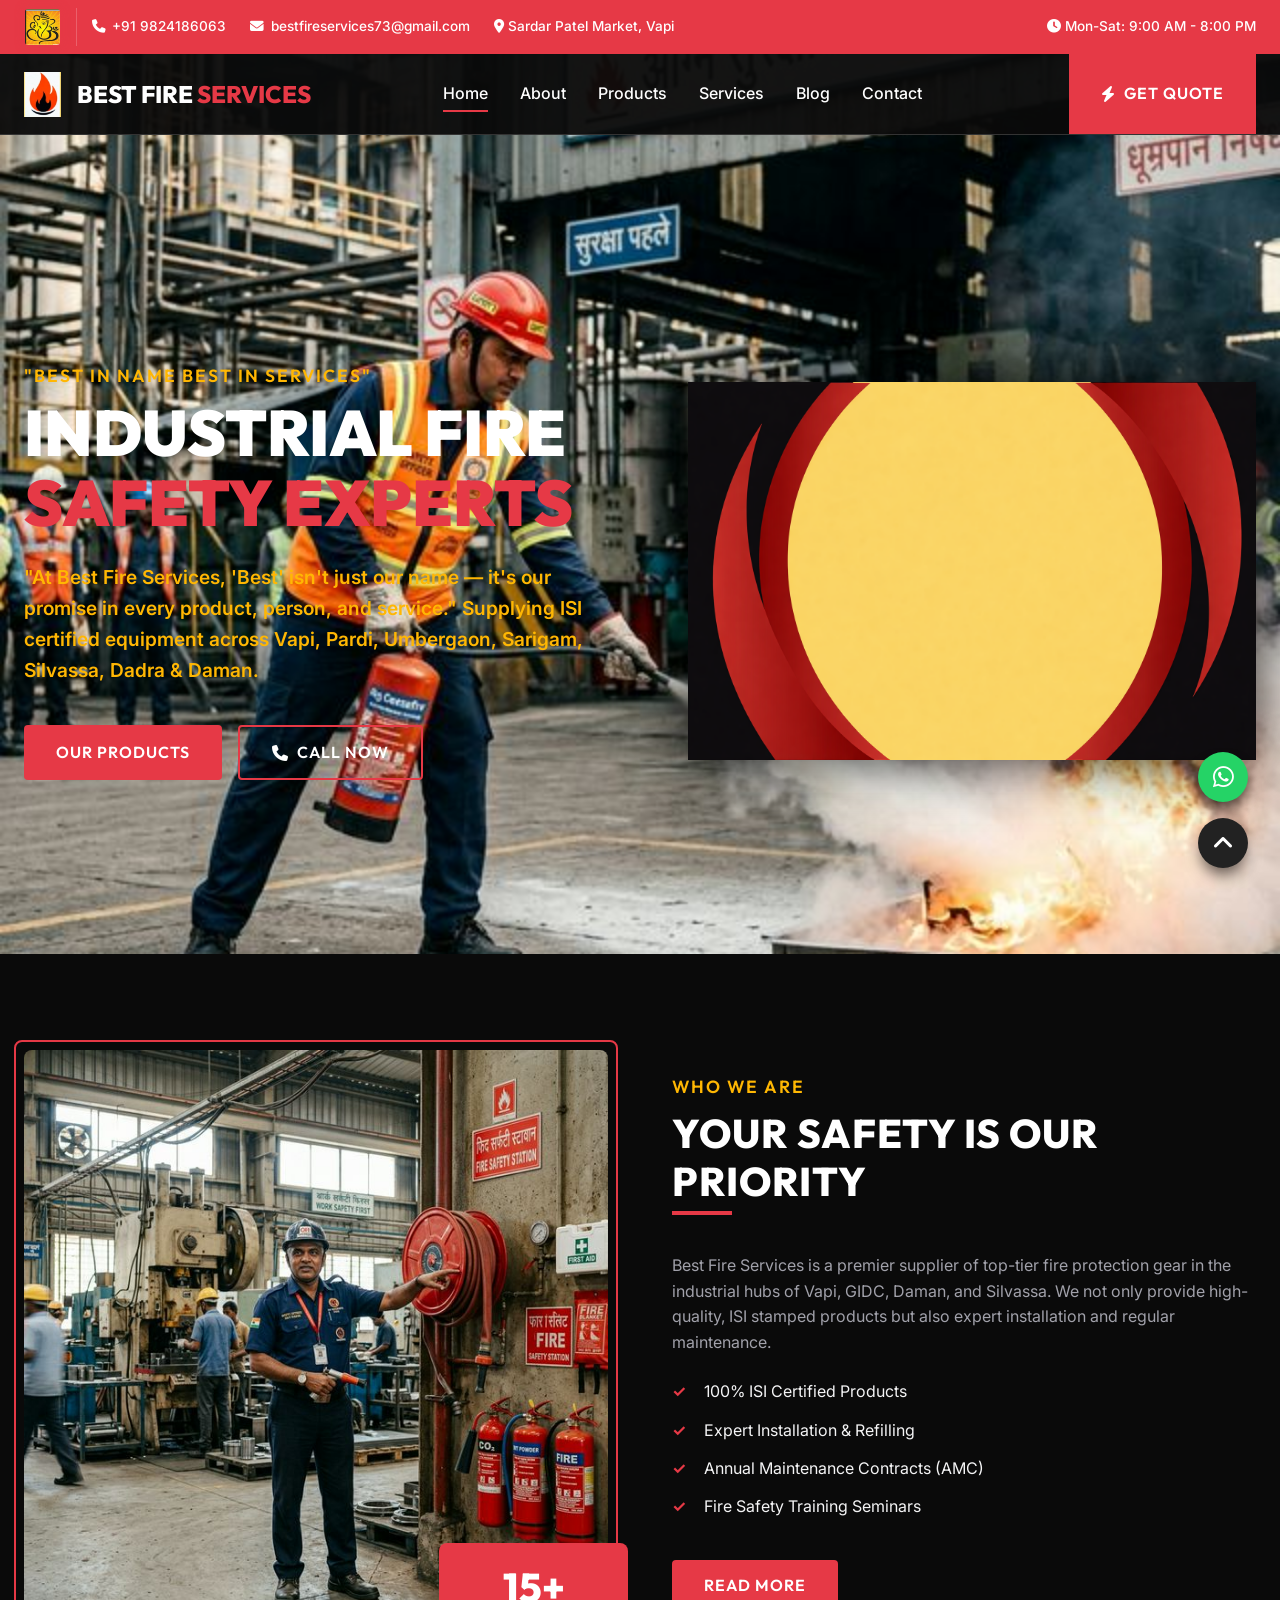
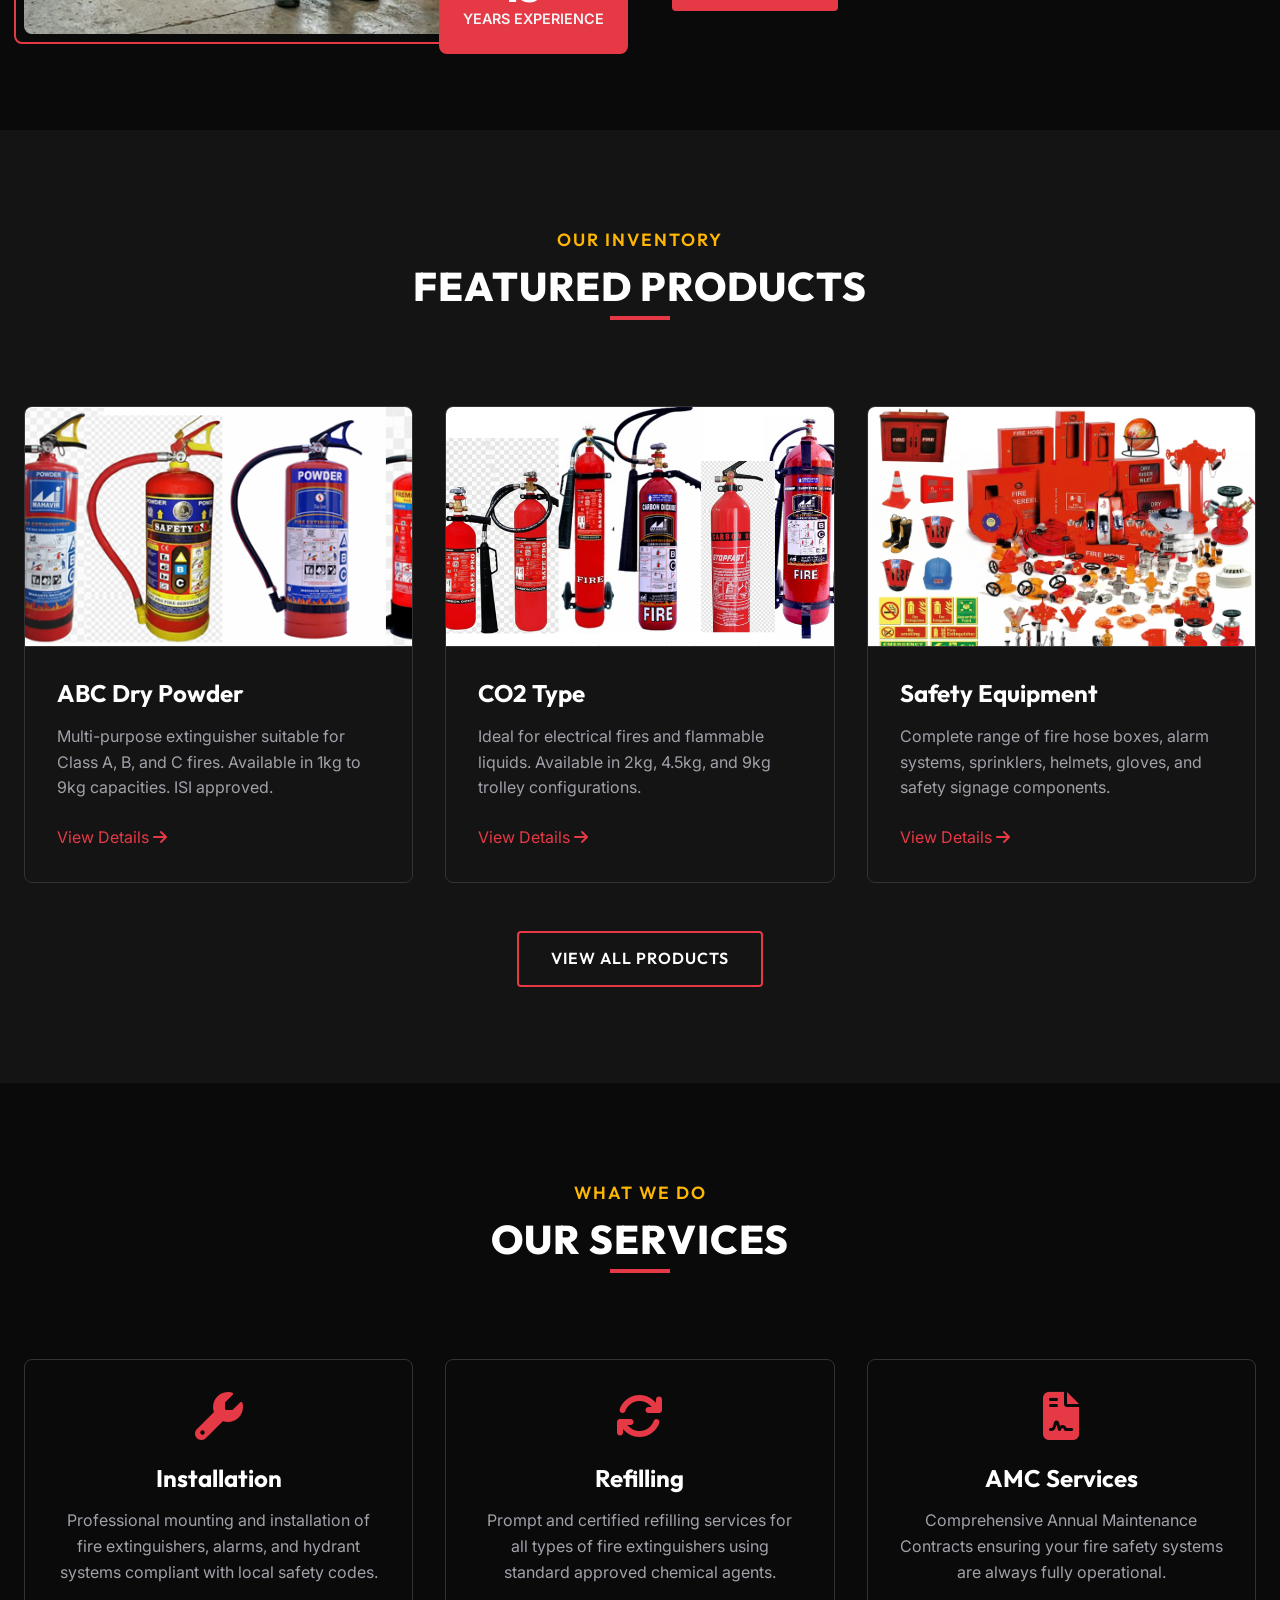
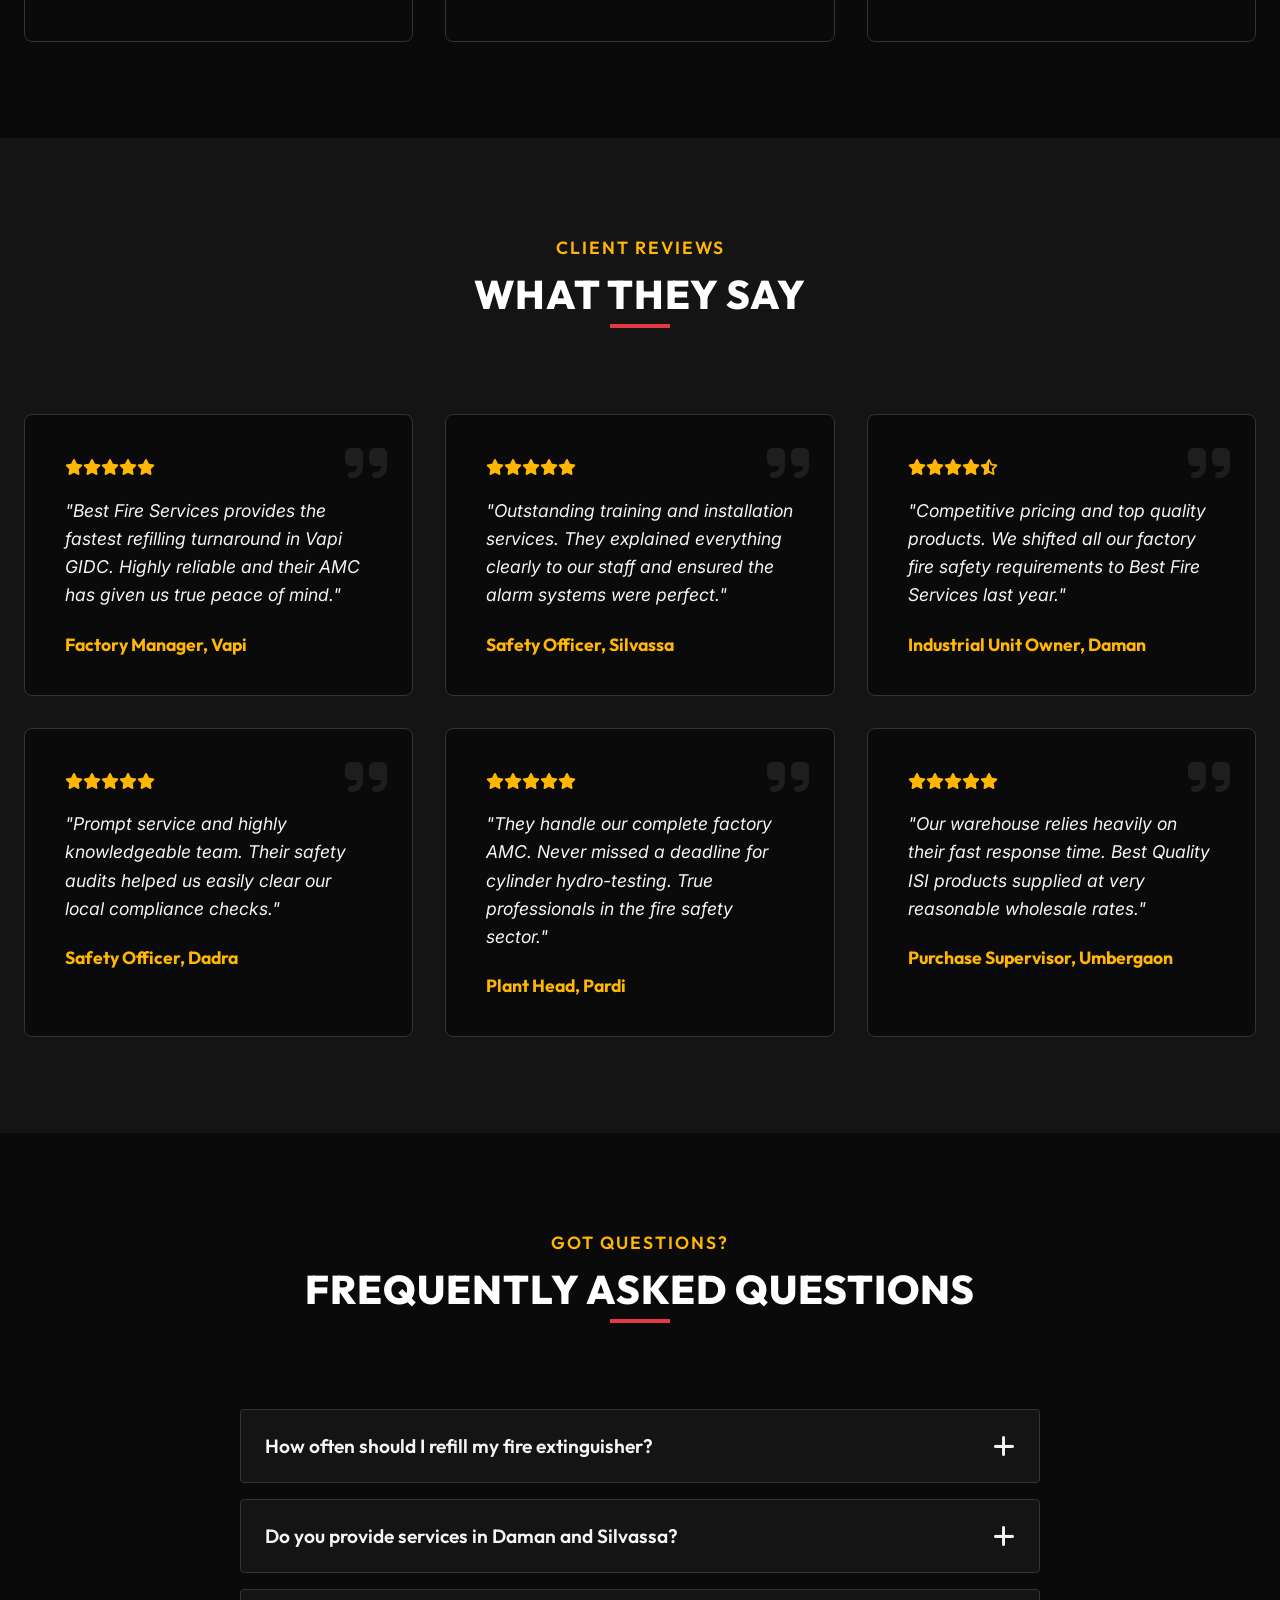
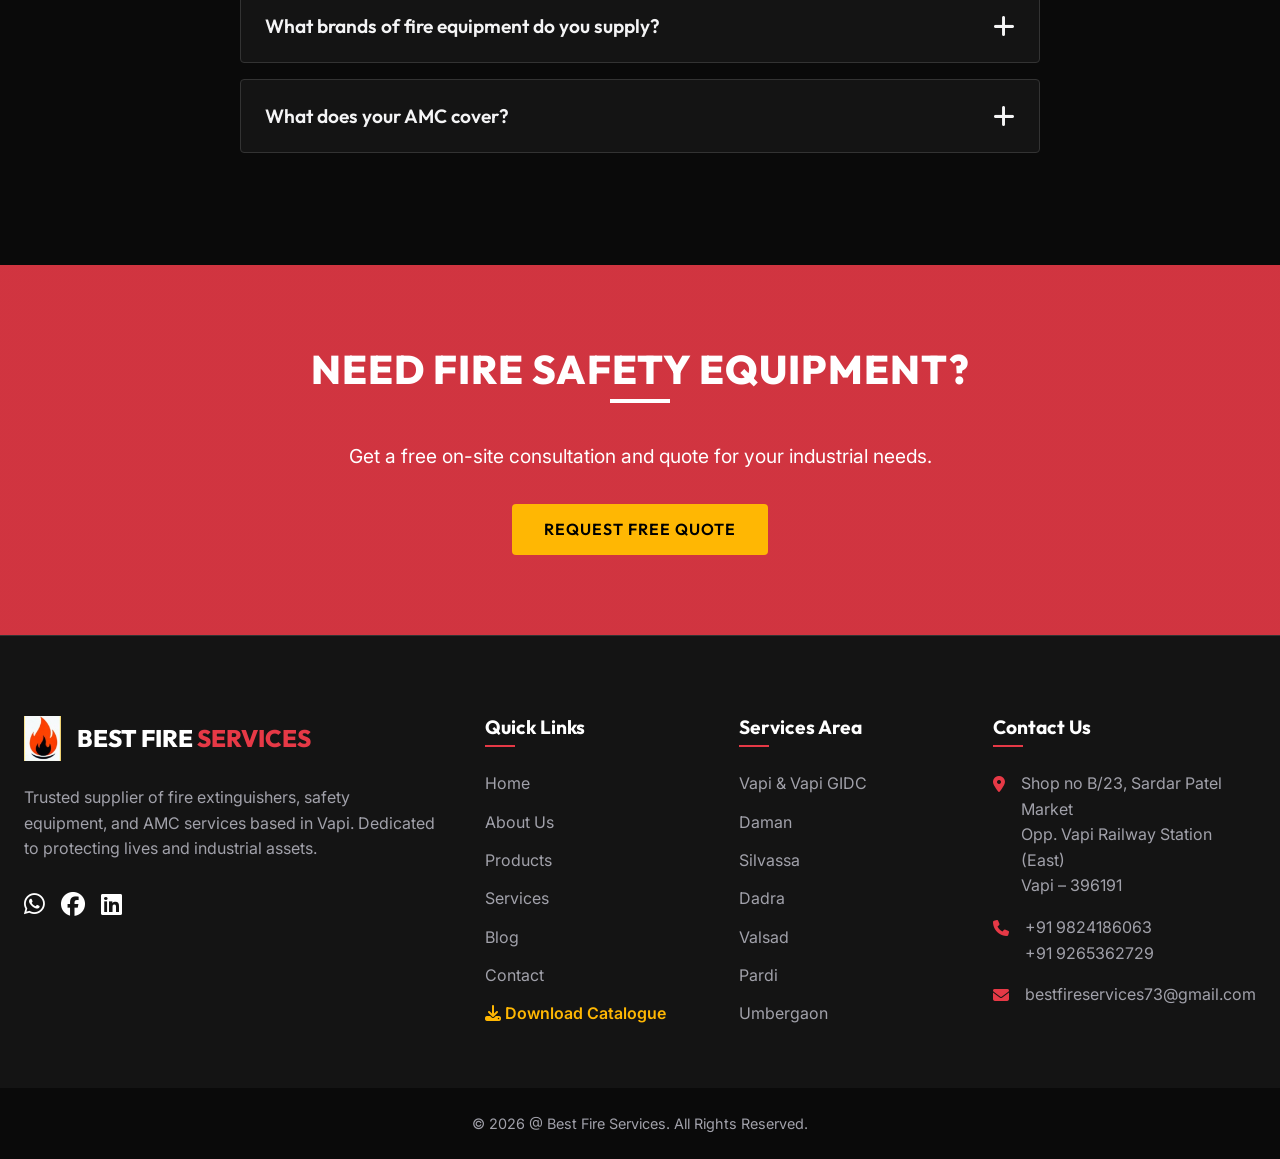
==== index.html @ e6bf5b5b "some changes" ====
<!DOCTYPE html>
<html lang="en">
<head>
    <meta charset="UTF-8">
    <meta name="viewport" content="width=device-width, initial-scale=1.0">
    <meta http-equiv="X-UA-Compatible" content="ie=edge">
    
    <!-- Primary Meta Tags -->
    <title>Best Fire Services | Top Fire Extinguisher Supplier in Vapi</title>
    <meta name="title" content="Best Fire Services | Top Fire Extinguisher Supplier in Vapi">
    <meta name="description" content="Trusted supplier of ISI certified fire extinguishers, fire safety equipment, and AMC services in Vapi, Daman, and Silvassa. Get a free quote today.">
    
    <!-- Open Graph / Facebook -->
    <meta property="og:type" content="website">
    <meta property="og:url" content="https://bestfireservices.in/">
    <meta property="og:title" content="Best Fire Services | Top Fire Extinguisher Supplier in Vapi">
    <meta property="og:description" content="Trusted supplier of ISI certified fire extinguishers, fire safety equipment, and AMC services in Vapi, Daman, and Silvassa. Get a free quote today.">
    <meta property="og:image" content="https://images.unsplash.com/photo-1544976766-2615fed2b047?ixlib=rb-4.0.3&auto=format&fit=crop&w=1200&q=80">

    <!-- Schema.org for Local Business -->
    <script type="application/ld+json">
    {
      "@context": "https://schema.org",
      "@type": "LocalBusiness",
      "name": "Best Fire Services",
      "image": "https://images.unsplash.com/photo-1544976766-2615fed2b047?ixlib=rb-4.0.3",
      "telephone": "+919824186063",
      "email": "bestfireservices73@gmail.com",
      "address": {
        "@type": "PostalAddress",
        "streetAddress": "Shop no B/23, Sardar Patel Market",
        "addressLocality": "Vapi",
        "addressRegion": "Gujarat",
        "postalCode": "396191",
        "addressCountry": "IN"
      },
      "url": "https://bestfireservices.in/"
    }
    </script>
    
    <link rel="manifest" href="/manifest.json">
    <link rel="icon" type="image/png" href="https://cdn-icons-png.flaticon.com/512/3229/3229780.png">
    
    <!-- FontAwesome for Icons -->
    <link rel="stylesheet" href="https://cdnjs.cloudflare.com/ajax/libs/font-awesome/6.4.0/css/all.min.css">
    
    <!-- CSS -->
    <link rel="stylesheet" href="/css/style.css">
</head>
<body>

    <!-- Preloader -->
    <div id="preloader">
        <div class="loader"></div>
    </div>

    <!-- Topbar -->
    <div class="topbar">
        <div class="container topbar-inner" style="align-items: center;">
            <div style="display: flex; align-items: center; margin-right: 15px; border-right: 1px solid rgba(255,255,255,0.2); padding-right: 15px;">
                <img src="/assets/images/ganesha_om.png" alt="Auspicious Symbol" style="height: 38px; border-radius: 4px; border: 1px solid var(--primary-color); box-shadow: 0 0 10px rgba(230, 57, 70, 0.4);">
            </div>
            <div style="flex: 1; display: flex; justify-content: space-between;">
                <div class="topbar-contact">
                    <a href="tel:+919824186063"><i class="fa-solid fa-phone"></i> +91 9824186063</a>
                    <a href="mailto:bestfireservices73@gmail.com"><i class="fa-solid fa-envelope"></i> bestfireservices73@gmail.com</a>
                    <span><i class="fa-solid fa-location-dot"></i> Sardar Patel Market, Vapi</span>
                </div>
                <div class="topbar-social">
                    <span><i class="fa-solid fa-clock"></i> Mon-Sat: 9:00 AM - 8:00 PM</span>
                </div>
            </div>
        </div>
    </div>

    <!-- Header / Navbar -->
    <header class="header">
        <div class="container nav-container">
            <a href="/" class="logo">
                <img src="/assets/images/logo.png" alt="Best Fire Services Logo" style="height: 45px; width: auto; margin-right: 0.5rem;">
                <div>Best Fire <span>Services</span></div>
            </a>
            
            <nav class="nav-menu">
                <a href="index.html" class="nav-link">Home</a>
                <a href="about.html" class="nav-link">About</a>
                <a href="products.html" class="nav-link">Products</a>
                <a href="services.html" class="nav-link">Services</a>
                <a href="blog.html" class="nav-link">Blog</a>
                <a href="contact.html" class="nav-link">Contact</a>
            </nav>
            
            <div class="nav-actions">
                <a href="contact.html" class="btn btn-primary"><i class="fa-solid fa-bolt"></i> Get Quote</a>
                <button class="hamburger">
                    <i class="fa-solid fa-bars"></i>
                </button>
            </div>
        </div>
    </header>

    <!-- Hero Section -->
    <section class="hero">
        <div class="hero-bg"></div>
        <div class="container hero-container">
            <div class="hero-wrapper">
                <div class="hero-content reveal">
                    <span class="section-subtitle text-secondary">"BEST IN NAME BEST IN SERVICES"</span>
                    <h1 class="hero-title">INDUSTRIAL FIRE<br><span style="color: var(--primary-color);">SAFETY EXPERTS</span></h1>
                    <p class="hero-desc">"At Best Fire Services, 'Best' isn't just our name — it's our promise in every product, person, and service." Supplying ISI certified equipment across Vapi, Pardi, Umbergaon, Sarigam, Silvassa, Dadra & Daman.</p>
                    <div class="hero-buttons">
                        <a href="products.html" class="btn btn-primary">Our Products</a>
                        <a href="tel:+919824186063" class="btn btn-outline"><i class="fa-solid fa-phone"></i> Call Now</a>
                    </div>
                </div>
                <div class="hero-image-side reveal">
                    <img src="/assets/images/hero_extinguishers_dark_bg.png" alt="Fire Extinguishers Collection" class="hero-extinguishers-img">
                </div>
            </div>
        </div>
    </section>

    <!-- About Snippet -->
    <section class="section about-section">
        <div class="container about-grid reveal">
            <div class="about-img-wrapper">
                <div class="about-shape"></div>
                <img src="/assets/images/who_we_are_safety_officer.png" alt="Fire Safety Drill" class="about-img" loading="lazy">
                <div class="stat-box">
                    <span class="stat-number">15+</span>
                    <span class="stat-text">Years Experience</span>
                </div>
            </div>
            
            <div class="about-content">
                <span class="section-subtitle">Who We Are</span>
                <h2 class="section-title">Your Safety Is Our Priority</h2>
                <p class="text-muted">Best Fire Services is a premier supplier of top-tier fire protection gear in the industrial hubs of Vapi, GIDC, Daman, and Silvassa. We not only provide high-quality, ISI stamped products but also expert installation and regular maintenance.</p>
                
                <ul class="check-list">
                    <li>100% ISI Certified Products</li>
                    <li>Expert Installation & Refilling</li>
                    <li>Annual Maintenance Contracts (AMC)</li>
                    <li>Fire Safety Training Seminars</li>
                </ul>
                
                <a href="about.html" class="btn btn-primary" style="margin-top: 1rem;">Read More</a>
            </div>
        </div>
    </section>

    <!-- Featured Products -->
    <section class="section bg-surface" style="background-color: var(--surface-color);">
        <div class="container">
            <div class="text-center reveal">
                <span class="section-subtitle">Our Inventory</span>
                <h2 class="section-title center">Featured Products</h2>
            </div>
            
            <div class="grid-3 reveal" style="margin-top: 3rem;">
                <div class="card">
                    <img src="/assets/images/abc_extinguisher.png" alt="ABC Dry Powder" class="card-img" loading="lazy">
                    <div class="card-content">
                        <h3 class="card-title">ABC Dry Powder</h3>
                        <p class="card-desc">Multi-purpose extinguisher suitable for Class A, B, and C fires. Available in 1kg to 9kg capacities. ISI approved.</p>
                        <a href="products.html" class="text-primary font-weight-bold">View Details <i class="fa-solid fa-arrow-right"></i></a>
                    </div>
                </div>
                
                <div class="card">
                    <img src="/assets/images/co2_extinguisher.png" alt="CO2 Type Extinguisher" class="card-img" loading="lazy">
                    <div class="card-content">
                        <h3 class="card-title">CO2 Type</h3>
                        <p class="card-desc">Ideal for electrical fires and flammable liquids. Available in 2kg, 4.5kg, and 9kg trolley configurations.</p>
                        <a href="products.html" class="text-primary font-weight-bold">View Details <i class="fa-solid fa-arrow-right"></i></a>
                    </div>
                </div>
                
                <div class="card">
                    <img src="/assets/images/ancillary_equipment_v2.png" alt="Fire Safety & Ancillary Gear" class="card-img" loading="lazy">
                    <div class="card-content">
                        <h3 class="card-title">Safety Equipment</h3>
                        <p class="card-desc">Complete range of fire hose boxes, alarm systems, sprinklers, helmets, gloves, and safety signage components.</p>
                        <a href="products.html" class="text-primary font-weight-bold">View Details <i class="fa-solid fa-arrow-right"></i></a>
                    </div>
                </div>
            </div>
            
            <div class="text-center" style="margin-top: 3rem;">
                <a href="products.html" class="btn btn-outline">View All Products</a>
            </div>
        </div>
    </section>

    <!-- Featured Services -->
    <section class="section">
        <div class="container">
            <div class="text-center reveal">
                <span class="section-subtitle">What We Do</span>
                <h2 class="section-title center">Our Services</h2>
            </div>
            
            <div class="grid-3 reveal" style="margin-top: 3rem;">
                <div class="card text-center" style="background: var(--bg-color);">
                    <div class="card-content">
                        <i class="fa-solid fa-wrench card-icon"></i>
                        <h3 class="card-title">Installation</h3>
                        <p class="card-desc">Professional mounting and installation of fire extinguishers, alarms, and hydrant systems compliant with local safety codes.</p>
                    </div>
                </div>
                
                <div class="card text-center" style="background: var(--bg-color);">
                    <div class="card-content">
                        <i class="fa-solid fa-arrows-rotate card-icon"></i>
                        <h3 class="card-title">Refilling</h3>
                        <p class="card-desc">Prompt and certified refilling services for all types of fire extinguishers using standard approved chemical agents.</p>
                    </div>
                </div>
                
                <div class="card text-center" style="background: var(--bg-color);">
                    <div class="card-content">
                        <i class="fa-solid fa-file-contract card-icon"></i>
                        <h3 class="card-title">AMC Services</h3>
                        <p class="card-desc">Comprehensive Annual Maintenance Contracts ensuring your fire safety systems are always fully operational.</p>
                    </div>
                </div>
            </div>
        </div>
    </section>

    <!-- Testimonials -->
    <section class="section testimonials-section">
        <div class="container">
            <div class="text-center reveal">
                <span class="section-subtitle">Client Reviews</span>
                <h2 class="section-title center">What They Say</h2>
            </div>
            
            <div class="grid-3 reveal" style="margin-top: 3rem;">
                <!-- Review 1 -->
                <div class="testimonial-card">
                    <i class="fa-solid fa-quote-right quote-icon"></i>
                    <div class="stars">
                        <i class="fa-solid fa-star"></i><i class="fa-solid fa-star"></i><i class="fa-solid fa-star"></i><i class="fa-solid fa-star"></i><i class="fa-solid fa-star"></i>
                    </div>
                    <p class="testimonial-text">"Best Fire Services provides the fastest refilling turnaround in Vapi GIDC. Highly reliable and their AMC has given us true peace of mind."</p>
                    <div class="testimonial-author">
                        <div class="author-info">
                            <h4 class="text-secondary">Factory Manager, Vapi</h4>
                        </div>
                    </div>
                </div>
                
                <!-- Review 2 -->
                <div class="testimonial-card">
                    <i class="fa-solid fa-quote-right quote-icon"></i>
                    <div class="stars">
                        <i class="fa-solid fa-star"></i><i class="fa-solid fa-star"></i><i class="fa-solid fa-star"></i><i class="fa-solid fa-star"></i><i class="fa-solid fa-star"></i>
                    </div>
                    <p class="testimonial-text">"Outstanding training and installation services. They explained everything clearly to our staff and ensured the alarm systems were perfect."</p>
                    <div class="testimonial-author">
                        <div class="author-info">
                            <h4 class="text-secondary">Safety Officer, Silvassa</h4>
                        </div>
                    </div>
                </div>
                
                <!-- Review 3 -->
                <div class="testimonial-card">
                    <i class="fa-solid fa-quote-right quote-icon"></i>
                    <div class="stars">
                        <i class="fa-solid fa-star"></i><i class="fa-solid fa-star"></i><i class="fa-solid fa-star"></i><i class="fa-solid fa-star"></i><i class="fa-solid fa-star-half-stroke"></i>
                    </div>
                    <p class="testimonial-text">"Competitive pricing and top quality products. We shifted all our factory fire safety requirements to Best Fire Services last year."</p>
                    <div class="testimonial-author">
                        <div class="author-info">
                            <h4 class="text-secondary">Industrial Unit Owner, Daman</h4>
                        </div>
                    </div>
                </div>
                
                <!-- Review 4 -->
                <div class="testimonial-card">
                    <i class="fa-solid fa-quote-right quote-icon"></i>
                    <div class="stars">
                        <i class="fa-solid fa-star"></i><i class="fa-solid fa-star"></i><i class="fa-solid fa-star"></i><i class="fa-solid fa-star"></i><i class="fa-solid fa-star"></i>
                    </div>
                    <p class="testimonial-text">"Prompt service and highly knowledgeable team. Their safety audits helped us easily clear our local compliance checks."</p>
                    <div class="testimonial-author">
                        <div class="author-info">
                            <h4 class="text-secondary">Safety Officer, Dadra</h4>
                        </div>
                    </div>
                </div>

                <!-- Review 5 -->
                <div class="testimonial-card">
                    <i class="fa-solid fa-quote-right quote-icon"></i>
                    <div class="stars">
                        <i class="fa-solid fa-star"></i><i class="fa-solid fa-star"></i><i class="fa-solid fa-star"></i><i class="fa-solid fa-star"></i><i class="fa-solid fa-star"></i>
                    </div>
                    <p class="testimonial-text">"They handle our complete factory AMC. Never missed a deadline for cylinder hydro-testing. True professionals in the fire safety sector."</p>
                    <div class="testimonial-author">
                        <div class="author-info">
                            <h4 class="text-secondary">Plant Head, Pardi</h4>
                        </div>
                    </div>
                </div>

                <!-- Review 6 -->
                <div class="testimonial-card">
                    <i class="fa-solid fa-quote-right quote-icon"></i>
                    <div class="stars">
                        <i class="fa-solid fa-star"></i><i class="fa-solid fa-star"></i><i class="fa-solid fa-star"></i><i class="fa-solid fa-star"></i><i class="fa-solid fa-star"></i>
                    </div>
                    <p class="testimonial-text">"Our warehouse relies heavily on their fast response time. Best Quality ISI products supplied at very reasonable wholesale rates."</p>
                    <div class="testimonial-author">
                        <div class="author-info">
                            <h4 class="text-secondary">Purchase Supervisor, Umbergaon</h4>
                        </div>
                    </div>
                </div>
            </div>
        </div>
    </section>

    <!-- FAQ Section -->
    <section class="section">
        <div class="container reveal">
            <div class="text-center">
                <span class="section-subtitle">Got Questions?</span>
                <h2 class="section-title center">Frequently Asked Questions</h2>
            </div>
            
            <div class="faq-container" style="margin-top: 3rem;">
                <div class="faq-item">
                    <button class="faq-question">
                        How often should I refill my fire extinguisher?
                        <i class="fa-solid fa-plus icon"></i>
                    </button>
                    <div class="faq-answer">
                        <p>Most fire extinguishers should be inspected annually. Refilling is required immediately after any use, or based on the manufacturer's hydrostatic test intervals (usually every 1 yr depending on the type).</p>
                    </div>
                </div>
                
                <div class="faq-item">
                    <button class="faq-question">
                        Do you provide services in Daman and Silvassa?
                        <i class="fa-solid fa-plus icon"></i>
                    </button>
                    <div class="faq-answer">
                        <p>Yes, our primary service area includes Vapi, Vapi GIDC, Daman, Silvassa, Dadra, Valsad, Pardi, and Umbergaon.</p>
                    </div>
                </div>
                
                <div class="faq-item">
                    <button class="faq-question">
                        What brands of fire equipment do you supply?
                        <i class="fa-solid fa-plus icon"></i>
                    </button>
                    <div class="faq-answer">
                        <p>We supply top industry brands including Mahavir, Stopfast, Safire, Safepro, Safetyone, and Kanex. All equipment is ISI certified for guaranteed compliance and safety.</p>
                    </div>
                </div>
                
                <div class="faq-item">
                    <button class="faq-question">
                        What does your AMC cover?
                        <i class="fa-solid fa-plus icon"></i>
                    </button>
                    <div class="faq-answer">
                        <p>Our Annual Maintenance Contract covers routine visual inspections, functional testing, refilling coordination, reporting, and priority response for any fire safety equipment malfunctions.</p>
                    </div>
                </div>
            </div>
        </div>
    </section>

    <!-- CTA Quote Section -->
    <section class="cta-section reveal">
        <div class="container">
            <h2 class="section-title center">Need Fire Safety Equipment?</h2>
            <p style="font-size: 1.2rem; margin-bottom: 2rem;">Get a free on-site consultation and quote for your industrial needs.</p>
            <a href="contact.html" class="btn btn-primary" style="background-color: var(--secondary-color); color: var(--black);">Request Free Quote</a>
        </div>
    </section>

    <!-- Footer -->
    <footer class="footer">
        <div class="container">
            <div class="footer-grid">
                <div class="footer-col reveal">
                    <a href="/" class="logo" style="margin-bottom: 1.5rem;">
                        <img src="/assets/images/logo.png" alt="Best Fire Services Logo" style="height: 45px; width: auto; margin-right: 0.5rem;">
                        <div>Best Fire <span>Services</span></div>
                    </a>
                    <p class="footer-desc">Trusted supplier of fire extinguishers, safety equipment, and AMC services based in Vapi. Dedicated to protecting lives and industrial assets.</p>
                    <div class="topbar-social" style="display: flex; gap: 1rem;">
                        <a href="https://wa.me/919824186063" target="_blank" style="color: var(--white); font-size: 1.5rem;"><i class="fa-brands fa-whatsapp"></i></a>
                        <a href="#" style="color: var(--white); font-size: 1.5rem;"><i class="fa-brands fa-facebook"></i></a>
                        <a href="#" style="color: var(--white); font-size: 1.5rem;"><i class="fa-brands fa-linkedin"></i></a>
                    </div>
                </div>
                
                <div class="footer-col reveal">
                    <h3>Quick Links</h3>
                    <ul class="footer-links">
                        <li><a href="index.html">Home</a></li>
                        <li><a href="about.html">About Us</a></li>
                        <li><a href="products.html">Products</a></li>
                        <li><a href="services.html">Services</a></li>
                        <li><a href="blog.html">Blog</a></li>
                        <li><a href="contact.html">Contact</a></li>
                        <li><a href="about.html#downloads" style="color: var(--secondary-color); font-weight: 600;"><i class="fa-solid fa-download" style="margin-right: 0.3rem;"></i>Download Catalogue</a></li>
                    </ul>
                </div>
                
                <div class="footer-col reveal">
                    <h3>Services Area</h3>
                    <ul class="footer-links">
                        <li><a href="#">Vapi & Vapi GIDC</a></li>
                        <li><a href="#">Daman</a></li>
                        <li><a href="#">Silvassa</a></li>
                        <li><a href="#">Dadra</a></li>
                        <li><a href="#">Valsad</a></li>
                        <li><a href="#">Pardi</a></li>
                        <li><a href="#">Umbergaon</a></li>
                    </ul>
                </div>
                
                <div class="footer-col reveal">
                    <h3>Contact Us</h3>
                    <ul class="footer-contact">
                        <li>
                            <i class="fa-solid fa-location-dot icon"></i>
                            <span>Shop no B/23, Sardar Patel Market<br>Opp. Vapi Railway Station (East)<br>Vapi – 396191</span>
                        </li>
                        <li>
                            <i class="fa-solid fa-phone icon"></i>
                            <span>+91 9824186063<br>+91 9265362729</span>
                        </li>
                        <li>
                            <i class="fa-solid fa-envelope icon"></i>
                            <span>bestfireservices73@gmail.com</span>
                        </li>
                    </ul>
                </div>
            </div>
        </div>
        
        <div class="footer-bottom">
            <div class="container">
                <p>&copy; 2026 @ Best Fire Services. All Rights Reserved.</p>
            </div>
        </div>
    </footer>

    <!-- Floating Actions -->
    <div class="floating-actions">
        <a href="https://wa.me/919824186063" target="_blank" class="fab fab-whatsapp" aria-label="Chat on WhatsApp">
            <i class="fa-brands fa-whatsapp"></i>
        </a>
        <a href="#" class="fab fab-up" aria-label="Back to Top">
            <i class="fa-solid fa-angle-up"></i>
        </a>
    </div>

    <!-- Sticky Mobile Call Button -->
    <a href="tel:+919824186063" class="sticky-mobile-call">
        <i class="fa-solid fa-phone"></i> CALL NOW
    </a>

    <!-- Scripts -->
    <script src="/js/script.js"></script>
</body>
</html>
---- css/style.css ----
/* 
=========================================================
Best Fire Services - Global Stylesheet
Theme: Modern Premium Industrial (Red, Black, Yellow)
=========================================================
*/

@import url('https://fonts.googleapis.com/css2?family=Inter:wght@400;500;600&family=Outfit:wght@500;700;800;900&display=swap');

:root {
  /* Core Base Colors */
  --bg-color: #0a0a0a; /* Deep Black Background */
  --surface-color: #141414; /* Dark Surface */
  --surface-light: #222222;
  
  /* Brand Colors */
  --primary-color: #e63946; /* Red Accent */
  --primary-hover: #ff4d5a;
  --secondary-color: #ffb703; /* Yellow Accent */
  --secondary-light: #ffd166;
  
  /* Text Colors */
  --text-main: #f4f4f5; /* Readability on dark */
  --text-muted: #a1a1aa;
  --heading-color: #ffffff;
  
  /* Legacy/Utility */
  --border-color: #333333;
  --black: #000000;
  --white: #ffffff;
  
  /* Specific UI Element Variables */
  --btn-outline-color: #ffffff;
  --header-bg: rgba(10, 10, 10, 0.95);
  --header-shadow: 0 4px 20px rgba(0,0,0,0.5);
  --logo-text: #ffffff;
  --nav-text: #ffffff;
  --topbar-bg: #e63946;
  --topbar-text: #ffffff;
  --hamburger-color: #ffffff;
  
  /* Gradients */
  --hero-grad: linear-gradient(rgba(10, 10, 10, 0.9), rgba(10, 10, 10, 0.95));
  --hero-desc-color: #1a1a1a;
  --card-shadow: 0 15px 30px rgba(0,0,0,0.5);
  --quote-color: #222222;
  --cta-grad: linear-gradient(rgba(230, 57, 70, 0.9), rgba(230, 57, 70, 0.9));
  --cta-title-line: #ffffff;
  --cta-text: #ffffff;
  --fab-shadow-var: 0 10px 15px -3px rgba(0, 0, 0, 0.6);
  --page-head-grad: linear-gradient(rgba(10,10,10,0.8), rgba(10,10,10,0.9));
  --page-head-border: #e63946;
  
  /* Typography */
  --font-heading: 'Outfit', sans-serif;
  --font-body: 'Inter', sans-serif;
  
  /* Layout */
  --container-width: 1400px;
  --nav-height: 80px;
  --topbar-height: 54px;
  
  /* Transitions */
  --transition-fast: 0.2s ease;
  --transition-normal: 0.3s ease;
  --transition-slow: 0.5s cubic-bezier(0.4, 0, 0.2, 1);
  
  /* Shadows */
  --shadow-sm: 0 4px 6px -1px rgba(0, 0, 0, 0.5);
  --shadow-md: 0 10px 15px -3px rgba(0, 0, 0, 0.6);
  --shadow-glow: 0 0 20px rgba(230, 57, 70, 0.3);
}

/* Base Styles */
* {
  margin: 0;
  padding: 0;
  box-sizing: border-box;
}

html {
  scroll-behavior: smooth;
  font-size: 16px;
}

body {
  font-family: var(--font-body);
  background-color: var(--bg-color);
  color: var(--text-main);
  line-height: 1.6;
  overflow-x: hidden;
  -webkit-font-smoothing: antialiased;
}

h1, h2, h3, h4, h5, h6 {
  font-family: var(--font-heading);
  font-weight: 700;
  line-height: 1.2;
  color: var(--heading-color);
  margin-bottom: 1rem;
}

a {
  text-decoration: none;
  color: var(--primary-color);
  transition: color var(--transition-fast);
}

a:hover {
  color: var(--primary-hover);
}

ul {
  list-style: none;
}

img {
  max-width: 100%;
  height: auto;
  display: block;
}

.container {
  width: 100%;
  max-width: var(--container-width);
  margin: 0 auto;
  padding: 0 1.5rem;
}

.section {
  padding: 6rem 0;
}

/* Typography Utilities */
.text-center { text-align: center; }
.text-primary { color: var(--primary-color); }
.text-secondary { color: var(--secondary-color); }
.text-muted { color: var(--text-muted); }

.section-title {
  font-size: 2.5rem;
  font-weight: 800;
  text-transform: uppercase;
  margin-bottom: 3rem;
  letter-spacing: 1px;
  position: relative;
  display: inline-block;
}

.section-title::after {
  content: '';
  position: absolute;
  left: 0;
  bottom: -10px;
  width: 60px;
  height: 4px;
  background-color: var(--primary-color);
}

.section-title.center::after {
  left: 50%;
  transform: translateX(-50%);
}

.section-subtitle {
  font-family: var(--font-heading);
  color: var(--secondary-color);
  font-size: 1.1rem;
  font-weight: 600;
  text-transform: uppercase;
  letter-spacing: 2px;
  margin-bottom: 0.5rem;
  display: block;
}

/* Buttons */
.btn {
  display: inline-flex;
  align-items: center;
  justify-content: center;
  padding: 0.8rem 2rem;
  font-family: var(--font-heading);
  font-weight: 600;
  font-size: 1rem;
  border-radius: 4px;
  text-transform: uppercase;
  letter-spacing: 1px;
  cursor: pointer;
  transition: all var(--transition-normal);
  border: none;
  gap: 0.5rem;
}

.btn-primary {
  background-color: var(--primary-color);
  color: var(--white);
}

.btn-primary:hover {
  background-color: var(--primary-hover);
  color: var(--white);
  box-shadow: var(--shadow-glow);
  transform: translateY(-2px);
}

.btn-outline {
  background-color: transparent;
  color: var(--btn-outline-color);
  border: 2px solid var(--primary-color);
}

.btn-outline:hover {
  background-color: var(--primary-color);
  color: var(--white);
}

.btn-secondary {
  background-color: var(--secondary-color);
  color: var(--black);
}

.btn-secondary:hover {
  background-color: #e6a500;
  color: var(--black);
  transform: translateY(-2px);
}

/* Preloader */
#preloader {
  position: fixed;
  top: 0; left: 0; right: 0; bottom: 0;
  background-color: var(--bg-color);
  z-index: 9999;
  display: flex;
  justify-content: center;
  align-items: center;
  transition: opacity 0.5s ease;
}

.loader {
  width: 50px;
  height: 50px;
  border: 4px solid var(--surface-light);
  border-top-color: var(--primary-color);
  border-radius: 50%;
  animation: spin 1s linear infinite;
}

@keyframes spin {
  100% { transform: rotate(360deg); }
}

/* Header & Navbar */
.header {
  position: absolute;
  top: var(--topbar-height);
  left: 0;
  width: 100%;
  z-index: 1000;
  transition: all var(--transition-normal);
  background-color: var(--header-bg);
  padding: 0;
  border-bottom: 1px solid var(--border-color);
}

.header.sticky {
  position: fixed;
  top: 0;
  background-color: var(--header-bg);
  backdrop-filter: blur(10px);
  padding: 0;
  box-shadow: var(--header-shadow);
  border-bottom: 1px solid var(--border-color);
}

.nav-container {
  display: flex;
  justify-content: space-between;
  align-items: center;
  height: 100%;
}

.logo {
  display: flex;
  align-items: center;
  gap: 0.5rem;
  font-family: var(--font-heading);
  font-size: 1.5rem;
  font-weight: 800;
  color: var(--logo-text);
  text-transform: uppercase;
}

.logo span {
  color: var(--primary-color);
}

.logo-icon {
  font-size: 2rem;
  color: var(--primary-color);
}

.nav-menu {
  display: flex;
  gap: 2rem;
}

.nav-link {
  color: var(--nav-text);
  font-weight: 500;
  font-size: 1rem;
  position: relative;
}

.nav-link::after {
  content: '';
  position: absolute;
  bottom: -5px;
  left: 0;
  width: 0%;
  height: 2px;
  background-color: var(--primary-color);
  transition: width var(--transition-normal);
}

.nav-link:hover::after, .nav-link.active::after {
  width: 100%;
}

.nav-actions {
  display: flex;
  align-items: center;
  gap: 1.5rem;
  height: var(--nav-height);
}

.nav-actions .btn {
  height: 100%;
  border-radius: 0;
  padding: 0 2rem;
  margin-left: 1rem;
}

/* Topbar */
.topbar {
  background-color: var(--topbar-bg);
  color: var(--topbar-text);
  padding: 0.5rem 0;
  font-size: 0.85rem;
  font-weight: 500;
}

.topbar-inner {
  display: flex;
  justify-content: space-between;
  align-items: center;
}

.topbar-contact, .topbar-social {
  display: flex;
  gap: 1.5rem;
  align-items: center;
}

.topbar a {
  color: var(--topbar-text);
  display: flex;
  align-items: center;
  gap: 0.4rem;
}

.topbar a:hover {
  opacity: 0.8;
}

/* Hamburger Menu */
.hamburger {
  display: none;
  background: none;
  border: none;
  color: var(--hamburger-color);
  font-size: 1.5rem;
  cursor: pointer;
  z-index: 1001;
}

/* Hero Section */
.hero {
  min-height: 100vh;
  display: flex;
  align-items: center;
  position: relative;
  background-image: url("../assets/images/hero_bg_fire_drill.png");
  background-repeat: no-repeat;
  background-size: cover;
  background-position: center;
  padding-top: calc(var(--nav-height) + var(--topbar-height));
  overflow: hidden;
}

.hero-bg {
  position: absolute;
  top: 0; left: 0; width: 100%; height: 100%;
  background: var(--hero-grad);
  z-index: -1;
  overflow: hidden;
}

.hero-content {
  max-width: 800px;
}

.hero-title {
  font-size: clamp(3rem, 5vw, 4.5rem);
  font-weight: 900;
  text-transform: uppercase;
  line-height: 1.1;
  margin-bottom: 1.5rem;
  color: var(--white);
}

.hero-title span {
  color: var(--white);
}

.hero-desc {
  font-size: 1.2rem;
  color: var(--secondary-color);
  margin-bottom: 2.5rem;
  max-width: 600px;
  font-weight: 600;
}

.hero-buttons {
  display: flex;
  gap: 1rem;
}

.hero-wrapper {
  display: flex;
  align-items: center;
  justify-content: space-between;
  gap: 4rem;
  width: 100%;
}

.hero-image-side {
  flex: 1;
  display: flex;
  justify-content: flex-end;
  position: relative;
}

.hero-extinguishers-img {
  max-width: 100%;
  height: auto;
  filter: drop-shadow(0 0 30px rgba(0, 0, 0, 0.8));
  animation: float 6s ease-in-out infinite;
  z-index: 5;
}

@keyframes float {
  0% { transform: translateY(0px); }
  50% { transform: translateY(-20px); }
  100% { transform: translateY(0px); }
}

@media (max-width: 992px) {
  .hero-wrapper {
    flex-direction: column;
    text-align: center;
    gap: 3rem;
  }
  
  .hero-content {
    max-width: 100%;
  }
  
  .hero-image-side {
    justify-content: center;
  }
  
  .hero-extinguishers-img {
    max-width: 80%;
  }
  
  .hero-buttons {
    justify-content: center;
  }
}

/* Cards (Products & Services) */
.grid-3 {
  display: grid;
  grid-template-columns: repeat(auto-fit, minmax(320px, 1fr));
  gap: 2rem;
}

.card {
  background-color: var(--surface-color);
  border: 1px solid var(--border-color);
  border-radius: 8px;
  overflow: hidden;
  transition: transform var(--transition-normal), box-shadow var(--transition-normal);
  position: relative;
}

.card:hover {
  transform: translateY(-10px);
  box-shadow: var(--card-shadow);
  border-color: var(--primary-color);
}

.card-img {
  width: 100%;
  height: 240px;
  object-fit: cover;
  border-bottom: 1px solid var(--border-color);
  transition: transform var(--transition-slow);
}

.card:hover .card-img {
  transform: scale(1.05);
}

.card-content {
  padding: 2rem;
}

.card-title {
  font-size: 1.5rem;
  margin-bottom: 1rem;
}

.card-desc {
  color: var(--text-muted);
  margin-bottom: 1.5rem;
}

.card-icon {
  font-size: 3rem;
  color: var(--primary-color);
  margin-bottom: 1.5rem;
}

/* About Snippet */
.about-grid {
  display: grid;
  grid-template-columns: 1fr 1fr;
  gap: 4rem;
  align-items: center;
}

.about-img-wrapper {
  position: relative;
}

.about-img {
  border-radius: 8px;
  z-index: 2;
  position: relative;
}

.about-shape {
  position: absolute;
  top: -10px;
  left: -10px;
  width: calc(100% + 20px);
  height: calc(100% + 20px);
  border: 2px solid var(--primary-color);
  border-radius: 8px;
  z-index: 1;
}

.stat-box {
  background-color: var(--primary-color);
  padding: 1.5rem;
  border-radius: 8px;
  display: inline-flex;
  flex-direction: column;
  align-items: center;
  position: absolute;
  bottom: -20px;
  right: -20px;
  z-index: 3;
}

.stat-number {
  font-family: var(--font-heading);
  font-size: 2.5rem;
  font-weight: 800;
  line-height: 1;
  color: var(--white);
}

.stat-text {
  font-size: 0.9rem;
  font-weight: 600;
  text-transform: uppercase;
}

.check-list {
  margin: 1.5rem 0;
}

.check-list li {
  position: relative;
  padding-left: 2rem;
  margin-bottom: 0.8rem;
  color: var(--text-main);
}

.check-list li::before {
  content: '✓';
  position: absolute;
  left: 0;
  top: 0;
  color: var(--primary-color);
  font-weight: bold;
}

/* Testimonials */
.testimonials-section {
  background-color: var(--surface-color);
}

.testimonial-card {
  background-color: var(--bg-color);
  padding: 2.5rem;
  border-radius: 8px;
  border: 1px solid var(--border-color);
  position: relative;
}

.quote-icon {
  position: absolute;
  top: 1.5rem;
  right: 1.5rem;
  font-size: 3rem;
  color: var(--border-color);
  opacity: 0.5;
}

.testimonial-text {
  font-style: italic;
  font-size: 1.1rem;
  margin-bottom: 1.5rem;
  position: relative;
  z-index: 1;
}

.testimonial-author {
  display: flex;
  align-items: center;
  gap: 1rem;
}

.author-info h4 {
  margin: 0;
  font-size: 1.1rem;
}

.author-info span {
  color: var(--secondary-color);
  font-size: 0.9rem;
}

.stars {
  color: var(--secondary-color);
  margin-bottom: 1rem;
}

/* FAQ Accordion */
.faq-container {
  max-width: 800px;
  margin: 0 auto;
}

.faq-item {
  background-color: var(--surface-color);
  border: 1px solid var(--border-color);
  border-radius: 4px;
  margin-bottom: 1rem;
  overflow: hidden;
}

.faq-question {
  width: 100%;
  text-align: left;
  padding: 1.5rem;
  background: none;
  border: none;
  font-family: var(--font-heading);
  font-size: 1.2rem;
  font-weight: 600;
  color: var(--text-main);
  cursor: pointer;
  display: flex;
  justify-content: space-between;
  align-items: center;
}

.faq-question .icon {
  font-size: 1.5rem;
  transition: transform var(--transition-normal);
}

.faq-question.active .icon {
  transform: rotate(45deg);
  color: var(--primary-color);
}

.faq-answer {
  max-height: 0;
  overflow: hidden;
  transition: max-height var(--transition-normal);
  padding: 0 1.5rem;
  color: var(--text-muted);
}

.faq-answer p {
  padding-bottom: 1.5rem;
}

/* Contact/Quote Section */
.cta-section {
  background: var(--cta-grad), url('https://images.unsplash.com/photo-1544976766-2615fed2b047?ixlib=rb-4.0.3&auto=format&fit=crop&w=1920&q=80') center/cover;
  text-align: center;
  color: var(--cta-text);
  padding: 5rem 0;
}

.cta-section .section-title::after {
  background-color: var(--cta-title-line);
}
.cta-section .section-title {
  color: var(--cta-text);
}

.form-container {
  background-color: var(--surface-color);
  padding: 3rem;
  border-radius: 8px;
  border: 1px solid var(--border-color);
  max-width: 600px;
  margin: 0 auto;
}

.form-group {
  margin-bottom: 1.5rem;
}

.form-control {
  width: 100%;
  padding: 1rem;
  background-color: var(--bg-color);
  border: 1px solid var(--border-color);
  color: var(--text-main);
  border-radius: 4px;
  font-family: var(--font-body);
  transition: border-color var(--transition-fast);
}

.form-control:focus {
  outline: none;
  border-color: var(--primary-color);
}

textarea.form-control {
  min-height: 120px;
  resize: vertical;
}

.form-submit {
  width: 100%;
}

.form-success {
  display: none;
  background-color: rgba(37, 211, 102, 0.1);
  border: 1px solid #25D366;
  color: #25D366;
  padding: 1rem;
  border-radius: 4px;
  margin-bottom: 1.5rem;
  text-align: center;
  font-family: var(--font-body);
  font-weight: 500;
}

.form-success i {
  margin-right: 0.5rem;
}

/* Modals */
.modal-overlay {
  display: none;
  position: fixed;
  top: 0; left: 0; right: 0; bottom: 0;
  background-color: rgba(0, 0, 0, 0.85);
  z-index: 2000;
  justify-content: center;
  align-items: center;
  padding: 1rem;
  backdrop-filter: blur(5px);
}

.modal-overlay.active {
  display: flex;
}

.modal-content {
  background-color: var(--surface-color);
  width: 100%;
  max-width: 800px;
  max-height: 90vh;
  overflow-y: auto;
  border-radius: 8px;
  border: 1px solid var(--border-color);
  position: relative;
  box-shadow: 0 25px 50px -12px rgba(0, 0, 0, 0.5);
  animation: modalIn 0.3s ease;
}

@keyframes modalIn {
  from { opacity: 0; transform: translateY(20px); }
  to { opacity: 1; transform: translateY(0); }
}

.modal-close {
  position: absolute;
  top: 1rem;
  right: 1rem;
  background: var(--surface-light);
  border: none;
  color: var(--white);
  width: 40px;
  height: 40px;
  border-radius: 50%;
  font-size: 1.2rem;
  cursor: pointer;
  z-index: 10;
  transition: all var(--transition-fast);
}

.modal-close:hover {
  background: var(--primary-color);
  transform: rotate(90deg);
}

.modal-header-img {
  background-color: var(--white);
  padding: 2rem;
  border-bottom: 2px solid var(--primary-color);
  text-align: center;
}

.modal-header-img img {
  max-height: 250px;
  margin: 0 auto;
  object-fit: contain;
}

.modal-body {
  padding: 2.5rem;
}

.modal-lead {
  font-family: var(--font-heading);
  font-size: 1.2rem;
  margin-bottom: 1rem;
  line-height: 1.5;
}

.modal-makes {
  color: var(--text-muted);
  margin-bottom: 2rem;
  font-size: 1rem;
}

.modal-table-container {
  overflow-x: auto;
  margin-bottom: 2rem;
}

.extinguisher-table {
  width: 100%;
  border-collapse: collapse;
  text-align: left;
  font-size: 0.95rem;
}

.extinguisher-table th {
  background-color: var(--surface-light);
  color: var(--white);
  padding: 1rem;
  font-family: var(--font-heading);
  border: 1px solid var(--border-color);
}

.extinguisher-table td {
  padding: 1rem;
  border: 1px solid var(--border-color);
  color: var(--text-muted);
}

.extinguisher-table tr:nth-child(even) {
  background-color: rgba(255, 255, 255, 0.02);
}

.modal-pricing {
  background-color: rgba(255, 183, 3, 0.1);
  border-left: 4px solid var(--secondary-color);
  padding: 1.5rem;
  margin-bottom: 1.5rem;
  display: flex;
  flex-direction: column;
  gap: 0.5rem;
}

.price-line {
  color: var(--white);
  font-size: 1.1rem;
}

.price-label {
  color: var(--text-muted);
  text-transform: uppercase;
  font-size: 0.9rem;
  letter-spacing: 1px;
  margin-right: 0.5rem;
}

.price-line strong {
  color: var(--secondary-color);
  font-size: 1.3rem;
}

.modal-note {
  font-size: 0.9rem;
  font-style: italic;
  color: var(--text-muted);
}

/* Footer */
.footer {
  background-color: var(--surface-color);
  padding-top: 5rem;
  border-top: 1px solid var(--border-color);
}

.footer-grid {
  display: grid;
  grid-template-columns: 2fr 1fr 1fr 1fr;
  gap: 3rem;
  margin-bottom: 3rem;
}

.footer-col h3 {
  font-size: 1.2rem;
  margin-bottom: 1.5rem;
  position: relative;
  padding-bottom: 0.5rem;
}

.footer-col h3::after {
  content: '';
  position: absolute;
  left: 0;
  bottom: 0;
  width: 30px;
  height: 2px;
  background-color: var(--primary-color);
}

.footer-desc {
  color: var(--text-muted);
  margin-bottom: 1.5rem;
}

.footer-links li {
  margin-bottom: 0.8rem;
}

.footer-links a {
  color: var(--text-muted);
}

.footer-links a:hover {
  color: var(--primary-color);
  padding-left: 5px;
}

.footer-contact li {
  display: flex;
  align-items: flex-start;
  gap: 1rem;
  color: var(--text-muted);
  margin-bottom: 1rem;
}

.footer-contact .icon {
  color: var(--primary-color);
  margin-top: 0.3rem;
}

.footer-bottom {
  text-align: center;
  padding: 1.5rem 0;
  background-color: var(--bg-color);
  color: var(--text-muted);
  font-size: 0.9rem;
}

/* Floating Actions */
.floating-actions {
  position: fixed;
  bottom: 2rem;
  right: 2rem;
  display: flex;
  flex-direction: column;
  gap: 1rem;
  z-index: 999;
}

.fab {
  width: 50px;
  height: 50px;
  border-radius: 50%;
  display: flex;
  align-items: center;
  justify-content: center;
  font-size: 1.5rem;
  color: var(--white);
  box-shadow: var(--fab-shadow-var);
  transition: transform var(--transition-fast);
}

.fab:hover {
  transform: scale(1.1);
}

.fab-whatsapp {
  background-color: #25D366;
}

.fab-up {
  background-color: var(--surface-light);
  opacity: 0;
  visibility: hidden;
  transition: all var(--transition-normal);
}

.fab-up.show {
  opacity: 1;
  visibility: visible;
}

/* Sticky Mobile Call Button */
.sticky-mobile-call {
  display: none;
  position: fixed;
  bottom: 0;
  left: 0;
  width: 100%;
  background-color: var(--primary-color);
  color: var(--white);
  text-align: center;
  padding: 1rem;
  font-weight: bold;
  font-size: 1.1rem;
  z-index: 998;
  font-family: var(--font-heading);
}

/* Scroll Animations */
.reveal {
  opacity: 0;
  transform: translateY(30px);
  transition: all 0.8s ease;
}

.reveal.active {
  opacity: 1;
  transform: translateY(0);
}

/* Responsive Design */
@media (max-width: 1024px) {
  .hero-title { font-size: 3.5rem; }
  .about-grid { gap: 2rem; }
  .footer-grid { grid-template-columns: 1fr 1fr; }
}

@media (max-width: 768px) {
  .topbar { display: none; }
  
  .hamburger { display: block; }
  
  .nav-menu {
    position: fixed;
    top: 80px;
    left: -100%;
    width: 100%;
    height: calc(100vh - 80px);
    background-color: var(--surface-color);
    flex-direction: column;
    align-items: center;
    justify-content: center;
    transition: left var(--transition-normal);
  }
  
  .nav-menu.active { left: 0; }
  
  .nav-actions .btn { display: none; }
  
  .about-grid { grid-template-columns: 1fr; }
  
  .stat-box {
    bottom: 20px;
    right: 20px;
  }
  
  .footer-grid { grid-template-columns: 1fr; }
  
  .sticky-mobile-call { display: block; }
  
  .floating-actions {
    bottom: 5rem; /* space for mobile call button */
  }

  /* Improved Mobile Professional Look */
  .page-header { padding: 8rem 0 4rem; }
  .page-title { font-size: 2.5rem; }
  
  .modal-body { padding: 1.5rem; }
  .modal-lead { font-size: 1.1rem; }
  
  .extinguisher-table { font-size: 0.85rem; }
  .extinguisher-table td, .extinguisher-table th { padding: 0.75rem 0.5rem; }

  .hero-title { font-size: 2.8rem; }
  .section-title { font-size: 2rem; }
}

/* Page Header for Inner Pages */
.page-header {
  padding: 10rem 0 5rem;
  background: var(--page-head-grad), url('https://images.unsplash.com/photo-1544976766-2615fed2b047?ixlib=rb-4.0.3&auto=format&fit=crop&w=1920&q=80') center/cover;
  text-align: center;
  border-bottom: 2px solid var(--page-head-border);
}

.page-title {
  font-size: 3.5rem;
  margin-bottom: 1rem;
}

.breadcrumb {
  display: flex;
  justify-content: center;
  align-items: center;
  gap: 0.5rem;
  color: var(--text-muted);
}
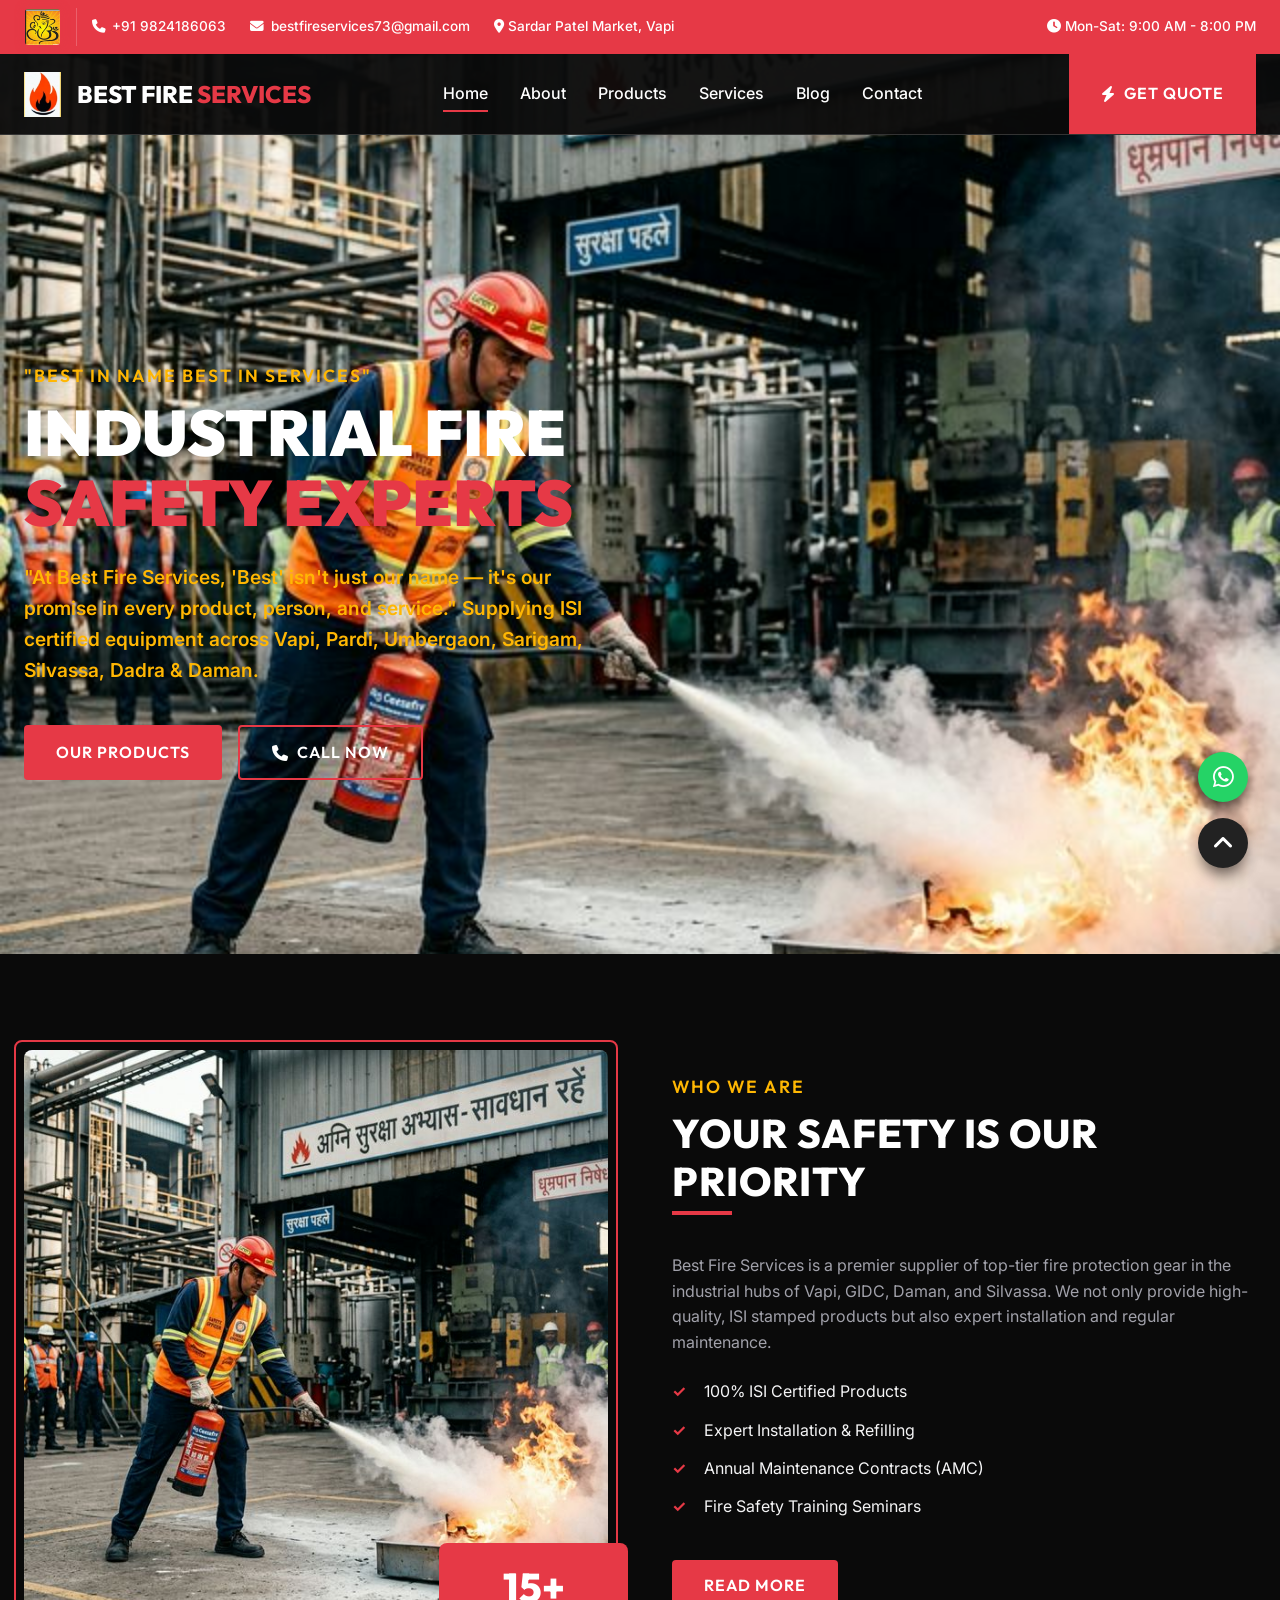
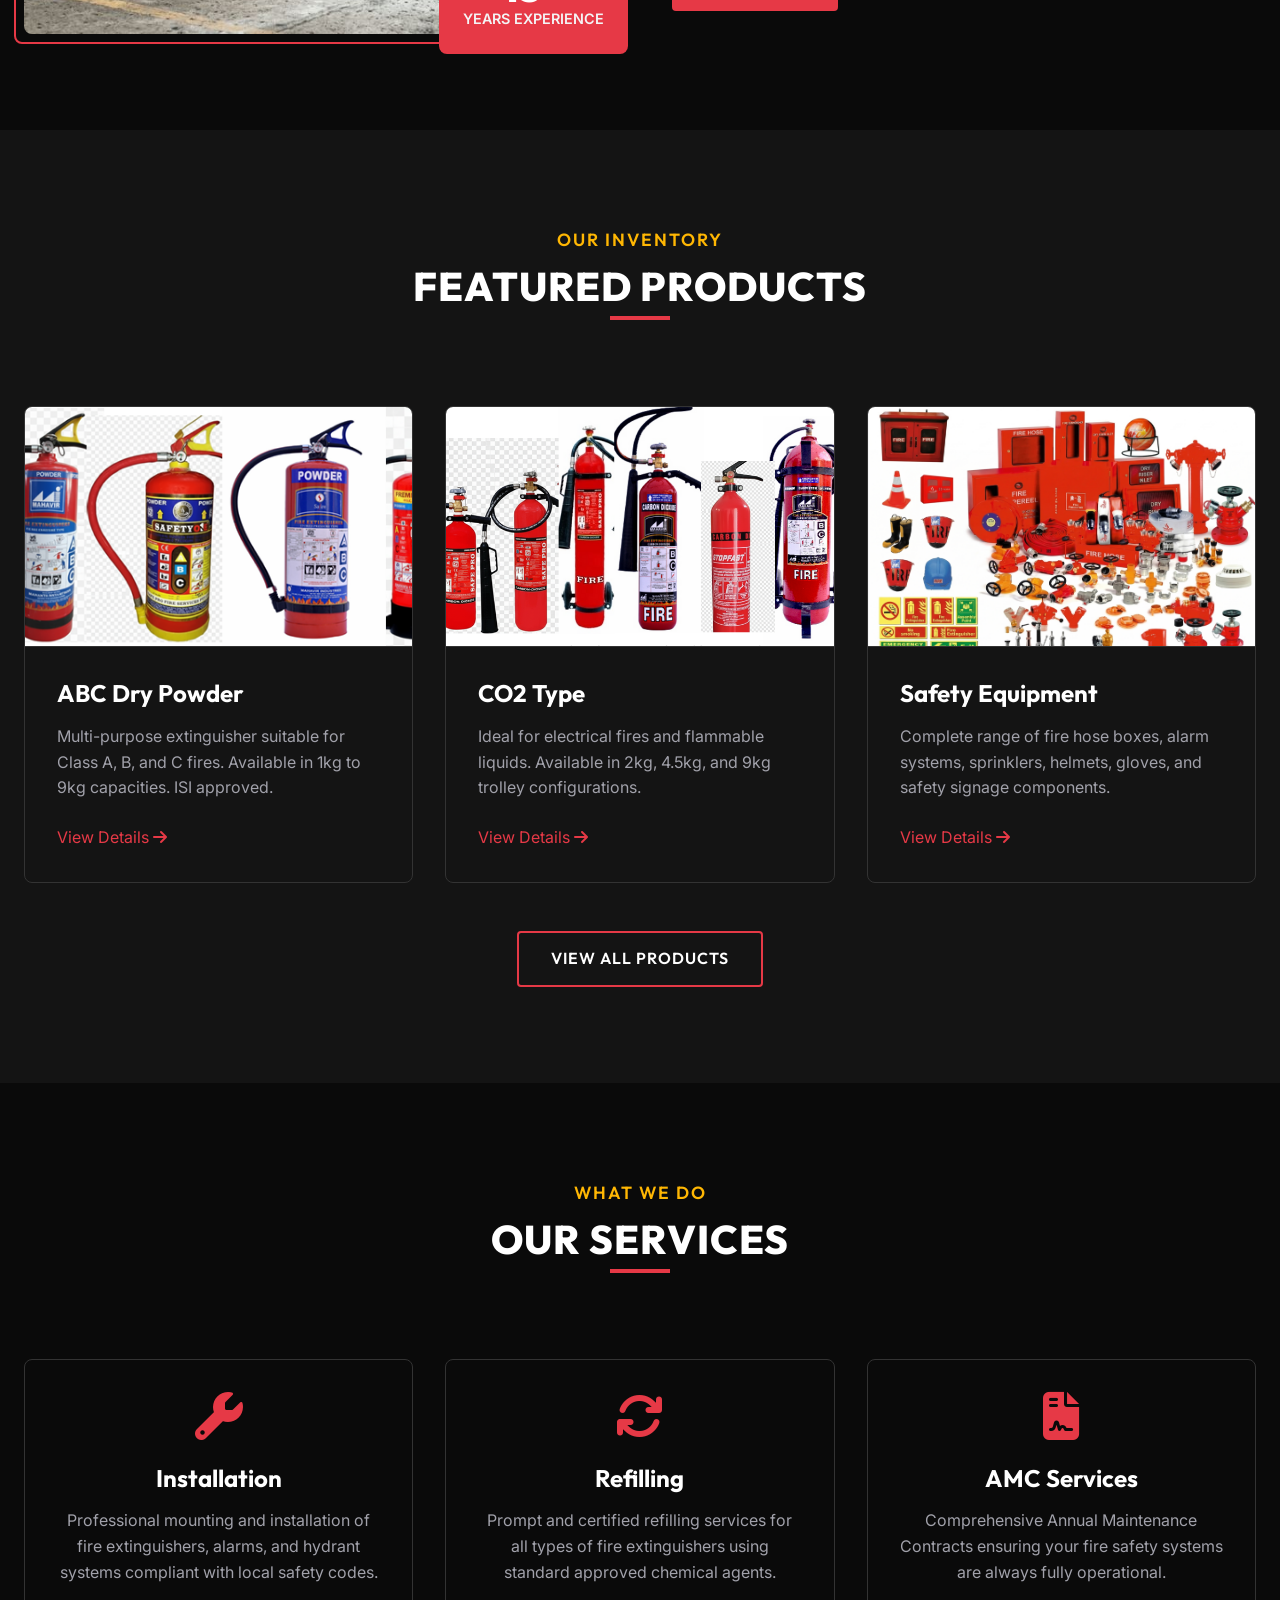
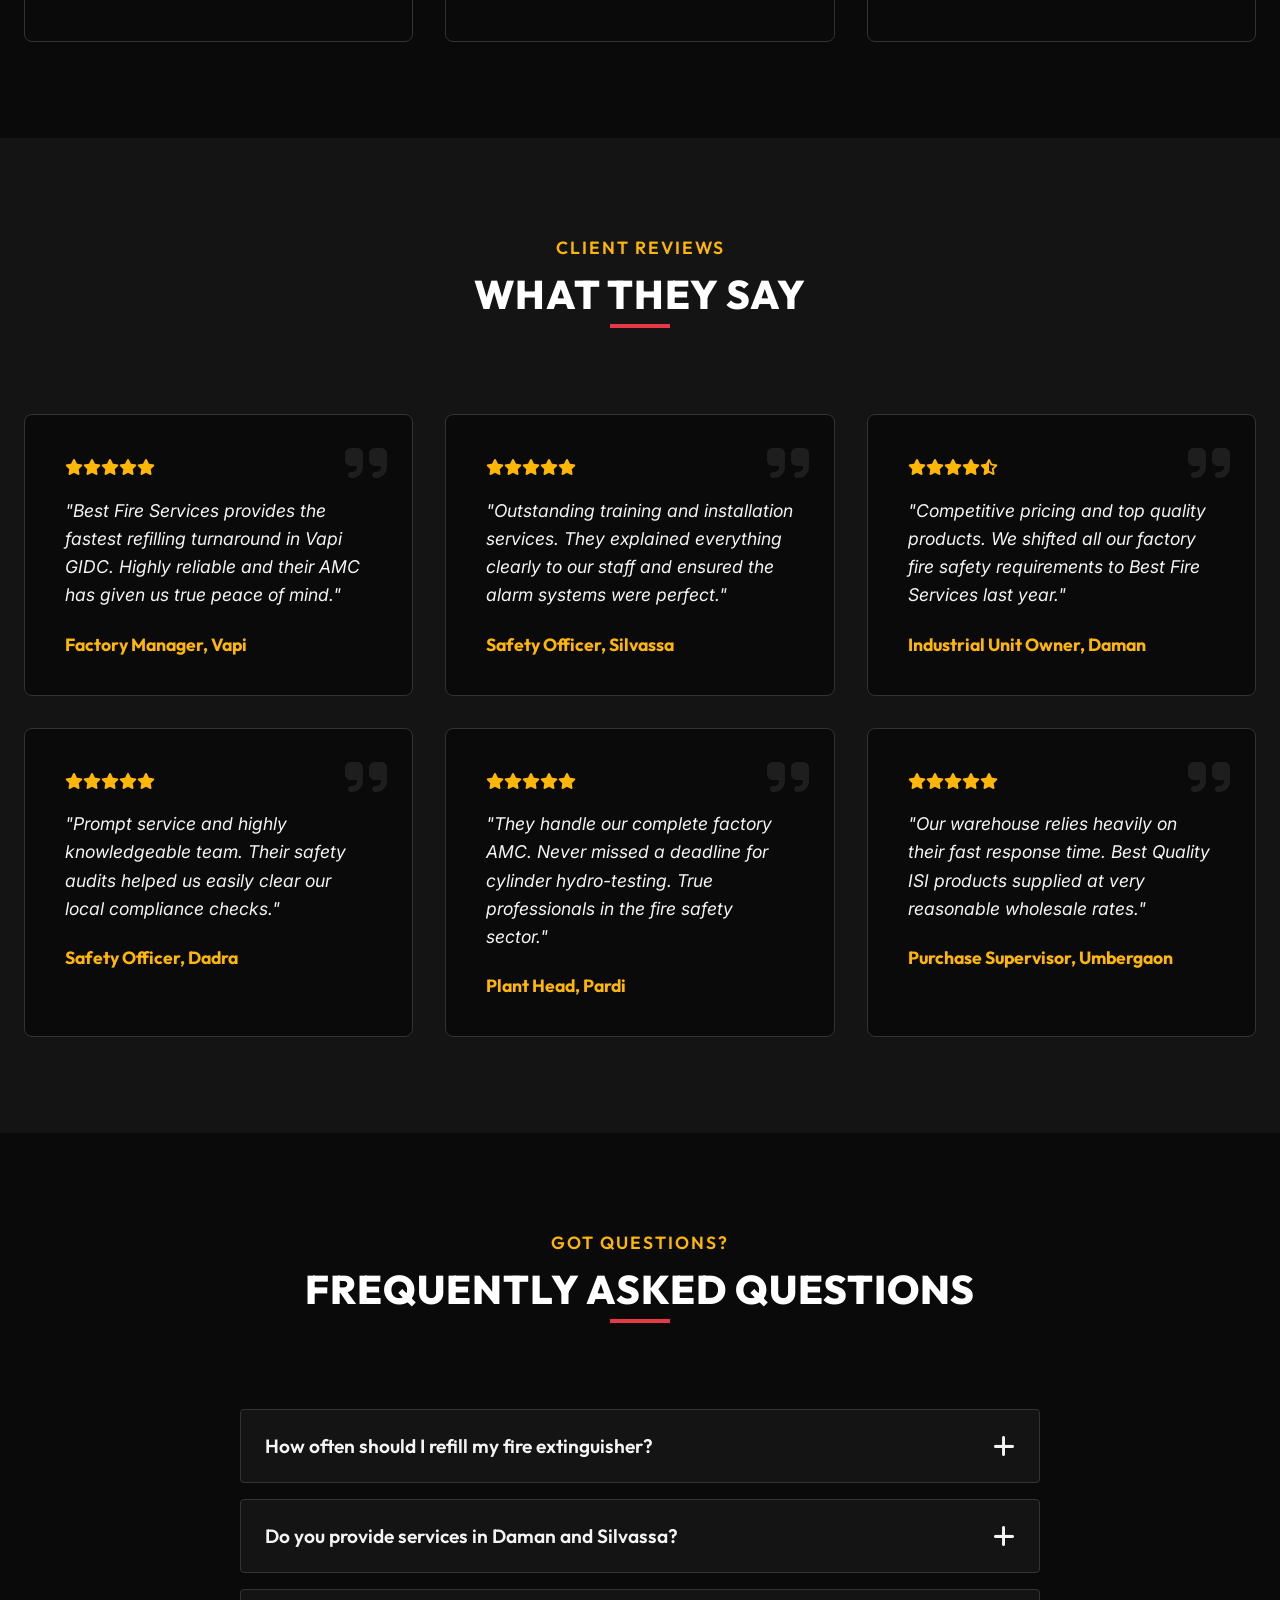
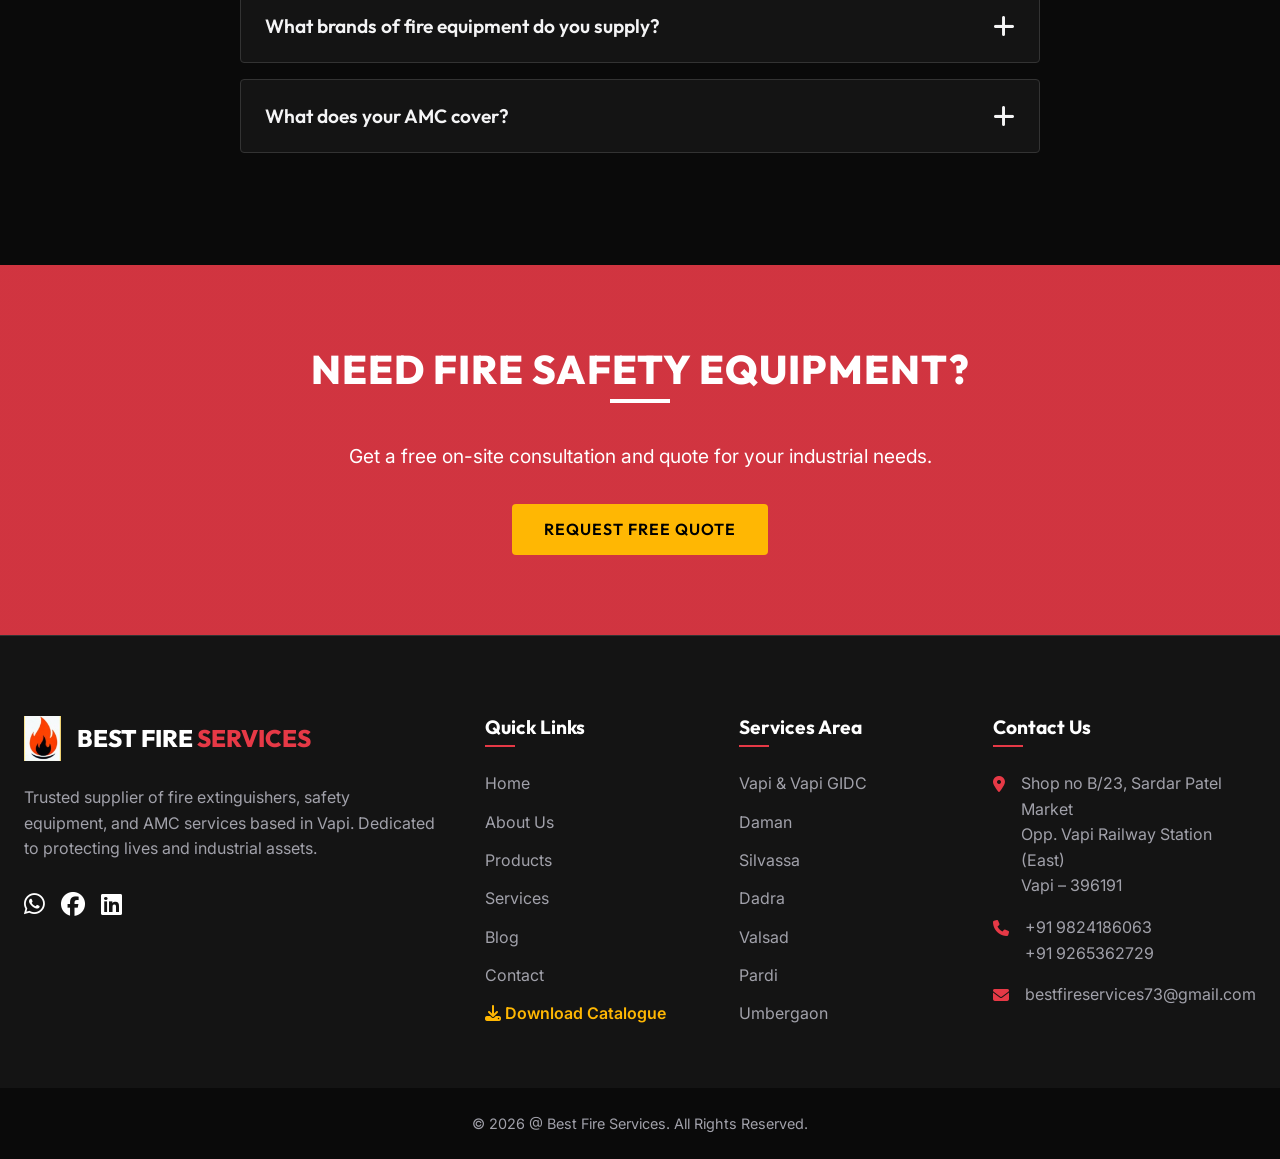
==== commit 012d09de: "slight changes" ====
--- a/index.html
+++ b/index.html
@@ -1,21 +1,25 @@
 <!DOCTYPE html>
 <html lang="en">
+
 <head>
     <meta charset="UTF-8">
     <meta name="viewport" content="width=device-width, initial-scale=1.0">
     <meta http-equiv="X-UA-Compatible" content="ie=edge">
-    
+
     <!-- Primary Meta Tags -->
     <title>Best Fire Services | Top Fire Extinguisher Supplier in Vapi</title>
     <meta name="title" content="Best Fire Services | Top Fire Extinguisher Supplier in Vapi">
-    <meta name="description" content="Trusted supplier of ISI certified fire extinguishers, fire safety equipment, and AMC services in Vapi, Daman, and Silvassa. Get a free quote today.">
-    
+    <meta name="description"
+        content="Trusted supplier of ISI certified fire extinguishers, fire safety equipment, and AMC services in Vapi, Daman, and Silvassa. Get a free quote today.">
+
     <!-- Open Graph / Facebook -->
     <meta property="og:type" content="website">
     <meta property="og:url" content="https://bestfireservices.in/">
     <meta property="og:title" content="Best Fire Services | Top Fire Extinguisher Supplier in Vapi">
-    <meta property="og:description" content="Trusted supplier of ISI certified fire extinguishers, fire safety equipment, and AMC services in Vapi, Daman, and Silvassa. Get a free quote today.">
-    <meta property="og:image" content="https://images.unsplash.com/photo-1544976766-2615fed2b047?ixlib=rb-4.0.3&auto=format&fit=crop&w=1200&q=80">
+    <meta property="og:description"
+        content="Trusted supplier of ISI certified fire extinguishers, fire safety equipment, and AMC services in Vapi, Daman, and Silvassa. Get a free quote today.">
+    <meta property="og:image"
+        content="https://images.unsplash.com/photo-1544976766-2615fed2b047?ixlib=rb-4.0.3&auto=format&fit=crop&w=1200&q=80">
 
     <!-- Schema.org for Local Business -->
     <script type="application/ld+json">
@@ -37,16 +41,17 @@
       "url": "https://bestfireservices.in/"
     }
     </script>
-    
+
     <link rel="manifest" href="/manifest.json">
     <link rel="icon" type="image/png" href="https://cdn-icons-png.flaticon.com/512/3229/3229780.png">
-    
+
     <!-- FontAwesome for Icons -->
     <link rel="stylesheet" href="https://cdnjs.cloudflare.com/ajax/libs/font-awesome/6.4.0/css/all.min.css">
-    
+
     <!-- CSS -->
     <link rel="stylesheet" href="/css/style.css">
 </head>
+
 <body>
 
     <!-- Preloader -->
@@ -57,13 +62,16 @@
     <!-- Topbar -->
     <div class="topbar">
         <div class="container topbar-inner" style="align-items: center;">
-            <div style="display: flex; align-items: center; margin-right: 15px; border-right: 1px solid rgba(255,255,255,0.2); padding-right: 15px;">
-                <img src="/assets/images/ganesha_om.png" alt="Auspicious Symbol" style="height: 38px; border-radius: 4px; border: 1px solid var(--primary-color); box-shadow: 0 0 10px rgba(230, 57, 70, 0.4);">
+            <div
+                style="display: flex; align-items: center; margin-right: 15px; border-right: 1px solid rgba(255,255,255,0.2); padding-right: 15px;">
+                <img src="/assets/images/ganesha_om.png" alt="Auspicious Symbol"
+                    style="height: 38px; border-radius: 4px; border: 1px solid var(--primary-color); box-shadow: 0 0 10px rgba(230, 57, 70, 0.4);">
             </div>
             <div style="flex: 1; display: flex; justify-content: space-between;">
                 <div class="topbar-contact">
                     <a href="tel:+919824186063"><i class="fa-solid fa-phone"></i> +91 9824186063</a>
-                    <a href="mailto:bestfireservices73@gmail.com"><i class="fa-solid fa-envelope"></i> bestfireservices73@gmail.com</a>
+                    <a href="mailto:bestfireservices73@gmail.com"><i class="fa-solid fa-envelope"></i>
+                        bestfireservices73@gmail.com</a>
                     <span><i class="fa-solid fa-location-dot"></i> Sardar Patel Market, Vapi</span>
                 </div>
                 <div class="topbar-social">
@@ -77,10 +85,11 @@
     <header class="header">
         <div class="container nav-container">
             <a href="/" class="logo">
-                <img src="/assets/images/logo.png" alt="Best Fire Services Logo" style="height: 45px; width: auto; margin-right: 0.5rem;">
+                <img src="/assets/images/logo.png" alt="Best Fire Services Logo"
+                    style="height: 45px; width: auto; margin-right: 0.5rem;">
                 <div>Best Fire <span>Services</span></div>
             </a>
-            
+
             <nav class="nav-menu">
                 <a href="index.html" class="nav-link">Home</a>
                 <a href="about.html" class="nav-link">About</a>
@@ -89,7 +98,7 @@
                 <a href="blog.html" class="nav-link">Blog</a>
                 <a href="contact.html" class="nav-link">Contact</a>
             </nav>
-            
+
             <div class="nav-actions">
                 <a href="contact.html" class="btn btn-primary"><i class="fa-solid fa-bolt"></i> Get Quote</a>
                 <button class="hamburger">
@@ -106,15 +115,16 @@
             <div class="hero-wrapper">
                 <div class="hero-content reveal">
                     <span class="section-subtitle text-secondary">"BEST IN NAME BEST IN SERVICES"</span>
-                    <h1 class="hero-title">INDUSTRIAL FIRE<br><span style="color: var(--primary-color);">SAFETY EXPERTS</span></h1>
-                    <p class="hero-desc">"At Best Fire Services, 'Best' isn't just our name — it's our promise in every product, person, and service." Supplying ISI certified equipment across Vapi, Pardi, Umbergaon, Sarigam, Silvassa, Dadra & Daman.</p>
+                    <h1 class="hero-title">INDUSTRIAL FIRE<br><span style="color: var(--primary-color);">SAFETY
+                            EXPERTS</span></h1>
+                    <p class="hero-desc">"At Best Fire Services, 'Best' isn't just our name — it's our promise in every
+                        product, person, and service." Supplying ISI certified equipment across Vapi, Pardi, Umbergaon,
+                        Sarigam, Silvassa, Dadra & Daman.</p>
                     <div class="hero-buttons">
                         <a href="products.html" class="btn btn-primary">Our Products</a>
-                        <a href="tel:+919824186063" class="btn btn-outline"><i class="fa-solid fa-phone"></i> Call Now</a>
-                    </div>
-                </div>
-                <div class="hero-image-side reveal">
-                    <img src="/assets/images/hero_extinguishers_dark_bg.png" alt="Fire Extinguishers Collection" class="hero-extinguishers-img">
+                        <a href="tel:+919824186063" class="btn btn-outline"><i class="fa-solid fa-phone"></i> Call
+                            Now</a>
+                    </div>
                 </div>
             </div>
         </div>
@@ -125,25 +135,28 @@
         <div class="container about-grid reveal">
             <div class="about-img-wrapper">
                 <div class="about-shape"></div>
-                <img src="/assets/images/who_we_are_safety_officer.png" alt="Fire Safety Drill" class="about-img" loading="lazy">
+                <img src="/assets/images/hero_bg_fire_drill1.png" alt="Fire Safety Drill" class="about-img"
+                    loading="lazy">
                 <div class="stat-box">
                     <span class="stat-number">15+</span>
                     <span class="stat-text">Years Experience</span>
                 </div>
             </div>
-            
+
             <div class="about-content">
                 <span class="section-subtitle">Who We Are</span>
                 <h2 class="section-title">Your Safety Is Our Priority</h2>
-                <p class="text-muted">Best Fire Services is a premier supplier of top-tier fire protection gear in the industrial hubs of Vapi, GIDC, Daman, and Silvassa. We not only provide high-quality, ISI stamped products but also expert installation and regular maintenance.</p>
-                
+                <p class="text-muted">Best Fire Services is a premier supplier of top-tier fire protection gear in the
+                    industrial hubs of Vapi, GIDC, Daman, and Silvassa. We not only provide high-quality, ISI stamped
+                    products but also expert installation and regular maintenance.</p>
+
                 <ul class="check-list">
                     <li>100% ISI Certified Products</li>
                     <li>Expert Installation & Refilling</li>
                     <li>Annual Maintenance Contracts (AMC)</li>
                     <li>Fire Safety Training Seminars</li>
                 </ul>
-                
+
                 <a href="about.html" class="btn btn-primary" style="margin-top: 1rem;">Read More</a>
             </div>
         </div>
@@ -156,36 +169,44 @@
                 <span class="section-subtitle">Our Inventory</span>
                 <h2 class="section-title center">Featured Products</h2>
             </div>
-            
+
             <div class="grid-3 reveal" style="margin-top: 3rem;">
                 <div class="card">
                     <img src="/assets/images/abc_extinguisher.png" alt="ABC Dry Powder" class="card-img" loading="lazy">
                     <div class="card-content">
                         <h3 class="card-title">ABC Dry Powder</h3>
-                        <p class="card-desc">Multi-purpose extinguisher suitable for Class A, B, and C fires. Available in 1kg to 9kg capacities. ISI approved.</p>
-                        <a href="products.html" class="text-primary font-weight-bold">View Details <i class="fa-solid fa-arrow-right"></i></a>
-                    </div>
-                </div>
-                
+                        <p class="card-desc">Multi-purpose extinguisher suitable for Class A, B, and C fires. Available
+                            in 1kg to 9kg capacities. ISI approved.</p>
+                        <a href="products.html" class="text-primary font-weight-bold">View Details <i
+                                class="fa-solid fa-arrow-right"></i></a>
+                    </div>
+                </div>
+
                 <div class="card">
-                    <img src="/assets/images/co2_extinguisher.png" alt="CO2 Type Extinguisher" class="card-img" loading="lazy">
+                    <img src="/assets/images/co2_extinguisher.png" alt="CO2 Type Extinguisher" class="card-img"
+                        loading="lazy">
                     <div class="card-content">
                         <h3 class="card-title">CO2 Type</h3>
-                        <p class="card-desc">Ideal for electrical fires and flammable liquids. Available in 2kg, 4.5kg, and 9kg trolley configurations.</p>
-                        <a href="products.html" class="text-primary font-weight-bold">View Details <i class="fa-solid fa-arrow-right"></i></a>
-                    </div>
-                </div>
-                
+                        <p class="card-desc">Ideal for electrical fires and flammable liquids. Available in 2kg, 4.5kg,
+                            and 9kg trolley configurations.</p>
+                        <a href="products.html" class="text-primary font-weight-bold">View Details <i
+                                class="fa-solid fa-arrow-right"></i></a>
+                    </div>
+                </div>
+
                 <div class="card">
-                    <img src="/assets/images/ancillary_equipment_v2.png" alt="Fire Safety & Ancillary Gear" class="card-img" loading="lazy">
+                    <img src="/assets/images/ancillary_equipment_v2.png" alt="Fire Safety & Ancillary Gear"
+                        class="card-img" loading="lazy">
                     <div class="card-content">
                         <h3 class="card-title">Safety Equipment</h3>
-                        <p class="card-desc">Complete range of fire hose boxes, alarm systems, sprinklers, helmets, gloves, and safety signage components.</p>
-                        <a href="products.html" class="text-primary font-weight-bold">View Details <i class="fa-solid fa-arrow-right"></i></a>
-                    </div>
-                </div>
-            </div>
-            
+                        <p class="card-desc">Complete range of fire hose boxes, alarm systems, sprinklers, helmets,
+                            gloves, and safety signage components.</p>
+                        <a href="products.html" class="text-primary font-weight-bold">View Details <i
+                                class="fa-solid fa-arrow-right"></i></a>
+                    </div>
+                </div>
+            </div>
+
             <div class="text-center" style="margin-top: 3rem;">
                 <a href="products.html" class="btn btn-outline">View All Products</a>
             </div>
@@ -199,29 +220,32 @@
                 <span class="section-subtitle">What We Do</span>
                 <h2 class="section-title center">Our Services</h2>
             </div>
-            
+
             <div class="grid-3 reveal" style="margin-top: 3rem;">
                 <div class="card text-center" style="background: var(--bg-color);">
                     <div class="card-content">
                         <i class="fa-solid fa-wrench card-icon"></i>
                         <h3 class="card-title">Installation</h3>
-                        <p class="card-desc">Professional mounting and installation of fire extinguishers, alarms, and hydrant systems compliant with local safety codes.</p>
-                    </div>
-                </div>
-                
+                        <p class="card-desc">Professional mounting and installation of fire extinguishers, alarms, and
+                            hydrant systems compliant with local safety codes.</p>
+                    </div>
+                </div>
+
                 <div class="card text-center" style="background: var(--bg-color);">
                     <div class="card-content">
                         <i class="fa-solid fa-arrows-rotate card-icon"></i>
                         <h3 class="card-title">Refilling</h3>
-                        <p class="card-desc">Prompt and certified refilling services for all types of fire extinguishers using standard approved chemical agents.</p>
-                    </div>
-                </div>
-                
+                        <p class="card-desc">Prompt and certified refilling services for all types of fire extinguishers
+                            using standard approved chemical agents.</p>
+                    </div>
+                </div>
+
                 <div class="card text-center" style="background: var(--bg-color);">
                     <div class="card-content">
                         <i class="fa-solid fa-file-contract card-icon"></i>
                         <h3 class="card-title">AMC Services</h3>
-                        <p class="card-desc">Comprehensive Annual Maintenance Contracts ensuring your fire safety systems are always fully operational.</p>
+                        <p class="card-desc">Comprehensive Annual Maintenance Contracts ensuring your fire safety
+                            systems are always fully operational.</p>
                     </div>
                 </div>
             </div>
@@ -235,57 +259,69 @@
                 <span class="section-subtitle">Client Reviews</span>
                 <h2 class="section-title center">What They Say</h2>
             </div>
-            
+
             <div class="grid-3 reveal" style="margin-top: 3rem;">
                 <!-- Review 1 -->
                 <div class="testimonial-card">
                     <i class="fa-solid fa-quote-right quote-icon"></i>
                     <div class="stars">
-                        <i class="fa-solid fa-star"></i><i class="fa-solid fa-star"></i><i class="fa-solid fa-star"></i><i class="fa-solid fa-star"></i><i class="fa-solid fa-star"></i>
-                    </div>
-                    <p class="testimonial-text">"Best Fire Services provides the fastest refilling turnaround in Vapi GIDC. Highly reliable and their AMC has given us true peace of mind."</p>
+                        <i class="fa-solid fa-star"></i><i class="fa-solid fa-star"></i><i
+                            class="fa-solid fa-star"></i><i class="fa-solid fa-star"></i><i
+                            class="fa-solid fa-star"></i>
+                    </div>
+                    <p class="testimonial-text">"Best Fire Services provides the fastest refilling turnaround in Vapi
+                        GIDC. Highly reliable and their AMC has given us true peace of mind."</p>
                     <div class="testimonial-author">
                         <div class="author-info">
                             <h4 class="text-secondary">Factory Manager, Vapi</h4>
                         </div>
                     </div>
                 </div>
-                
+
                 <!-- Review 2 -->
                 <div class="testimonial-card">
                     <i class="fa-solid fa-quote-right quote-icon"></i>
                     <div class="stars">
-                        <i class="fa-solid fa-star"></i><i class="fa-solid fa-star"></i><i class="fa-solid fa-star"></i><i class="fa-solid fa-star"></i><i class="fa-solid fa-star"></i>
-                    </div>
-                    <p class="testimonial-text">"Outstanding training and installation services. They explained everything clearly to our staff and ensured the alarm systems were perfect."</p>
+                        <i class="fa-solid fa-star"></i><i class="fa-solid fa-star"></i><i
+                            class="fa-solid fa-star"></i><i class="fa-solid fa-star"></i><i
+                            class="fa-solid fa-star"></i>
+                    </div>
+                    <p class="testimonial-text">"Outstanding training and installation services. They explained
+                        everything clearly to our staff and ensured the alarm systems were perfect."</p>
                     <div class="testimonial-author">
                         <div class="author-info">
                             <h4 class="text-secondary">Safety Officer, Silvassa</h4>
                         </div>
                     </div>
                 </div>
-                
+
                 <!-- Review 3 -->
                 <div class="testimonial-card">
                     <i class="fa-solid fa-quote-right quote-icon"></i>
                     <div class="stars">
-                        <i class="fa-solid fa-star"></i><i class="fa-solid fa-star"></i><i class="fa-solid fa-star"></i><i class="fa-solid fa-star"></i><i class="fa-solid fa-star-half-stroke"></i>
-                    </div>
-                    <p class="testimonial-text">"Competitive pricing and top quality products. We shifted all our factory fire safety requirements to Best Fire Services last year."</p>
+                        <i class="fa-solid fa-star"></i><i class="fa-solid fa-star"></i><i
+                            class="fa-solid fa-star"></i><i class="fa-solid fa-star"></i><i
+                            class="fa-solid fa-star-half-stroke"></i>
+                    </div>
+                    <p class="testimonial-text">"Competitive pricing and top quality products. We shifted all our
+                        factory fire safety requirements to Best Fire Services last year."</p>
                     <div class="testimonial-author">
                         <div class="author-info">
                             <h4 class="text-secondary">Industrial Unit Owner, Daman</h4>
                         </div>
                     </div>
                 </div>
-                
+
                 <!-- Review 4 -->
                 <div class="testimonial-card">
                     <i class="fa-solid fa-quote-right quote-icon"></i>
                     <div class="stars">
-                        <i class="fa-solid fa-star"></i><i class="fa-solid fa-star"></i><i class="fa-solid fa-star"></i><i class="fa-solid fa-star"></i><i class="fa-solid fa-star"></i>
-                    </div>
-                    <p class="testimonial-text">"Prompt service and highly knowledgeable team. Their safety audits helped us easily clear our local compliance checks."</p>
+                        <i class="fa-solid fa-star"></i><i class="fa-solid fa-star"></i><i
+                            class="fa-solid fa-star"></i><i class="fa-solid fa-star"></i><i
+                            class="fa-solid fa-star"></i>
+                    </div>
+                    <p class="testimonial-text">"Prompt service and highly knowledgeable team. Their safety audits
+                        helped us easily clear our local compliance checks."</p>
                     <div class="testimonial-author">
                         <div class="author-info">
                             <h4 class="text-secondary">Safety Officer, Dadra</h4>
@@ -297,9 +333,12 @@
                 <div class="testimonial-card">
                     <i class="fa-solid fa-quote-right quote-icon"></i>
                     <div class="stars">
-                        <i class="fa-solid fa-star"></i><i class="fa-solid fa-star"></i><i class="fa-solid fa-star"></i><i class="fa-solid fa-star"></i><i class="fa-solid fa-star"></i>
-                    </div>
-                    <p class="testimonial-text">"They handle our complete factory AMC. Never missed a deadline for cylinder hydro-testing. True professionals in the fire safety sector."</p>
+                        <i class="fa-solid fa-star"></i><i class="fa-solid fa-star"></i><i
+                            class="fa-solid fa-star"></i><i class="fa-solid fa-star"></i><i
+                            class="fa-solid fa-star"></i>
+                    </div>
+                    <p class="testimonial-text">"They handle our complete factory AMC. Never missed a deadline for
+                        cylinder hydro-testing. True professionals in the fire safety sector."</p>
                     <div class="testimonial-author">
                         <div class="author-info">
                             <h4 class="text-secondary">Plant Head, Pardi</h4>
@@ -311,9 +350,12 @@
                 <div class="testimonial-card">
                     <i class="fa-solid fa-quote-right quote-icon"></i>
                     <div class="stars">
-                        <i class="fa-solid fa-star"></i><i class="fa-solid fa-star"></i><i class="fa-solid fa-star"></i><i class="fa-solid fa-star"></i><i class="fa-solid fa-star"></i>
-                    </div>
-                    <p class="testimonial-text">"Our warehouse relies heavily on their fast response time. Best Quality ISI products supplied at very reasonable wholesale rates."</p>
+                        <i class="fa-solid fa-star"></i><i class="fa-solid fa-star"></i><i
+                            class="fa-solid fa-star"></i><i class="fa-solid fa-star"></i><i
+                            class="fa-solid fa-star"></i>
+                    </div>
+                    <p class="testimonial-text">"Our warehouse relies heavily on their fast response time. Best Quality
+                        ISI products supplied at very reasonable wholesale rates."</p>
                     <div class="testimonial-author">
                         <div class="author-info">
                             <h4 class="text-secondary">Purchase Supervisor, Umbergaon</h4>
@@ -331,7 +373,7 @@
                 <span class="section-subtitle">Got Questions?</span>
                 <h2 class="section-title center">Frequently Asked Questions</h2>
             </div>
-            
+
             <div class="faq-container" style="margin-top: 3rem;">
                 <div class="faq-item">
                     <button class="faq-question">
@@ -339,37 +381,43 @@
                         <i class="fa-solid fa-plus icon"></i>
                     </button>
                     <div class="faq-answer">
-                        <p>Most fire extinguishers should be inspected annually. Refilling is required immediately after any use, or based on the manufacturer's hydrostatic test intervals (usually every 1 yr depending on the type).</p>
-                    </div>
-                </div>
-                
+                        <p>Most fire extinguishers should be inspected annually. Refilling is required immediately after
+                            any use, or based on the manufacturer's hydrostatic test intervals (usually every 1 yr
+                            depending on the type).</p>
+                    </div>
+                </div>
+
                 <div class="faq-item">
                     <button class="faq-question">
                         Do you provide services in Daman and Silvassa?
                         <i class="fa-solid fa-plus icon"></i>
                     </button>
                     <div class="faq-answer">
-                        <p>Yes, our primary service area includes Vapi, Vapi GIDC, Daman, Silvassa, Dadra, Valsad, Pardi, and Umbergaon.</p>
-                    </div>
-                </div>
-                
+                        <p>Yes, our primary service area includes Vapi, Vapi GIDC, Daman, Silvassa, Dadra, Valsad,
+                            Pardi, and Umbergaon.</p>
+                    </div>
+                </div>
+
                 <div class="faq-item">
                     <button class="faq-question">
                         What brands of fire equipment do you supply?
                         <i class="fa-solid fa-plus icon"></i>
                     </button>
                     <div class="faq-answer">
-                        <p>We supply top industry brands including Mahavir, Stopfast, Safire, Safepro, Safetyone, and Kanex. All equipment is ISI certified for guaranteed compliance and safety.</p>
-                    </div>
-                </div>
-                
+                        <p>We supply top industry brands including Mahavir, Stopfast, Safire, Safepro, Safetyone, and
+                            Kanex. All equipment is ISI certified for guaranteed compliance and safety.</p>
+                    </div>
+                </div>
+
                 <div class="faq-item">
                     <button class="faq-question">
                         What does your AMC cover?
                         <i class="fa-solid fa-plus icon"></i>
                     </button>
                     <div class="faq-answer">
-                        <p>Our Annual Maintenance Contract covers routine visual inspections, functional testing, refilling coordination, reporting, and priority response for any fire safety equipment malfunctions.</p>
+                        <p>Our Annual Maintenance Contract covers routine visual inspections, functional testing,
+                            refilling coordination, reporting, and priority response for any fire safety equipment
+                            malfunctions.</p>
                     </div>
                 </div>
             </div>
@@ -380,8 +428,10 @@
     <section class="cta-section reveal">
         <div class="container">
             <h2 class="section-title center">Need Fire Safety Equipment?</h2>
-            <p style="font-size: 1.2rem; margin-bottom: 2rem;">Get a free on-site consultation and quote for your industrial needs.</p>
-            <a href="contact.html" class="btn btn-primary" style="background-color: var(--secondary-color); color: var(--black);">Request Free Quote</a>
+            <p style="font-size: 1.2rem; margin-bottom: 2rem;">Get a free on-site consultation and quote for your
+                industrial needs.</p>
+            <a href="contact.html" class="btn btn-primary"
+                style="background-color: var(--secondary-color); color: var(--black);">Request Free Quote</a>
         </div>
     </section>
 
@@ -391,17 +441,22 @@
             <div class="footer-grid">
                 <div class="footer-col reveal">
                     <a href="/" class="logo" style="margin-bottom: 1.5rem;">
-                        <img src="/assets/images/logo.png" alt="Best Fire Services Logo" style="height: 45px; width: auto; margin-right: 0.5rem;">
+                        <img src="/assets/images/logo.png" alt="Best Fire Services Logo"
+                            style="height: 45px; width: auto; margin-right: 0.5rem;">
                         <div>Best Fire <span>Services</span></div>
                     </a>
-                    <p class="footer-desc">Trusted supplier of fire extinguishers, safety equipment, and AMC services based in Vapi. Dedicated to protecting lives and industrial assets.</p>
+                    <p class="footer-desc">Trusted supplier of fire extinguishers, safety equipment, and AMC services
+                        based in Vapi. Dedicated to protecting lives and industrial assets.</p>
                     <div class="topbar-social" style="display: flex; gap: 1rem;">
-                        <a href="https://wa.me/919824186063" target="_blank" style="color: var(--white); font-size: 1.5rem;"><i class="fa-brands fa-whatsapp"></i></a>
-                        <a href="#" style="color: var(--white); font-size: 1.5rem;"><i class="fa-brands fa-facebook"></i></a>
-                        <a href="#" style="color: var(--white); font-size: 1.5rem;"><i class="fa-brands fa-linkedin"></i></a>
-                    </div>
-                </div>
-                
+                        <a href="https://wa.me/919824186063" target="_blank"
+                            style="color: var(--white); font-size: 1.5rem;"><i class="fa-brands fa-whatsapp"></i></a>
+                        <a href="#" style="color: var(--white); font-size: 1.5rem;"><i
+                                class="fa-brands fa-facebook"></i></a>
+                        <a href="#" style="color: var(--white); font-size: 1.5rem;"><i
+                                class="fa-brands fa-linkedin"></i></a>
+                    </div>
+                </div>
+
                 <div class="footer-col reveal">
                     <h3>Quick Links</h3>
                     <ul class="footer-links">
@@ -411,10 +466,12 @@
                         <li><a href="services.html">Services</a></li>
                         <li><a href="blog.html">Blog</a></li>
                         <li><a href="contact.html">Contact</a></li>
-                        <li><a href="about.html#downloads" style="color: var(--secondary-color); font-weight: 600;"><i class="fa-solid fa-download" style="margin-right: 0.3rem;"></i>Download Catalogue</a></li>
+                        <li><a href="about.html#downloads" style="color: var(--secondary-color); font-weight: 600;"><i
+                                    class="fa-solid fa-download" style="margin-right: 0.3rem;"></i>Download
+                                Catalogue</a></li>
                     </ul>
                 </div>
-                
+
                 <div class="footer-col reveal">
                     <h3>Services Area</h3>
                     <ul class="footer-links">
@@ -427,13 +484,14 @@
                         <li><a href="#">Umbergaon</a></li>
                     </ul>
                 </div>
-                
+
                 <div class="footer-col reveal">
                     <h3>Contact Us</h3>
                     <ul class="footer-contact">
                         <li>
                             <i class="fa-solid fa-location-dot icon"></i>
-                            <span>Shop no B/23, Sardar Patel Market<br>Opp. Vapi Railway Station (East)<br>Vapi – 396191</span>
+                            <span>Shop no B/23, Sardar Patel Market<br>Opp. Vapi Railway Station (East)<br>Vapi –
+                                396191</span>
                         </li>
                         <li>
                             <i class="fa-solid fa-phone icon"></i>
@@ -447,7 +505,7 @@
                 </div>
             </div>
         </div>
-        
+
         <div class="footer-bottom">
             <div class="container">
                 <p>&copy; 2026 @ Best Fire Services. All Rights Reserved.</p>
@@ -473,4 +531,5 @@
     <!-- Scripts -->
     <script src="/js/script.js"></script>
 </body>
-</html>
+
+</html>
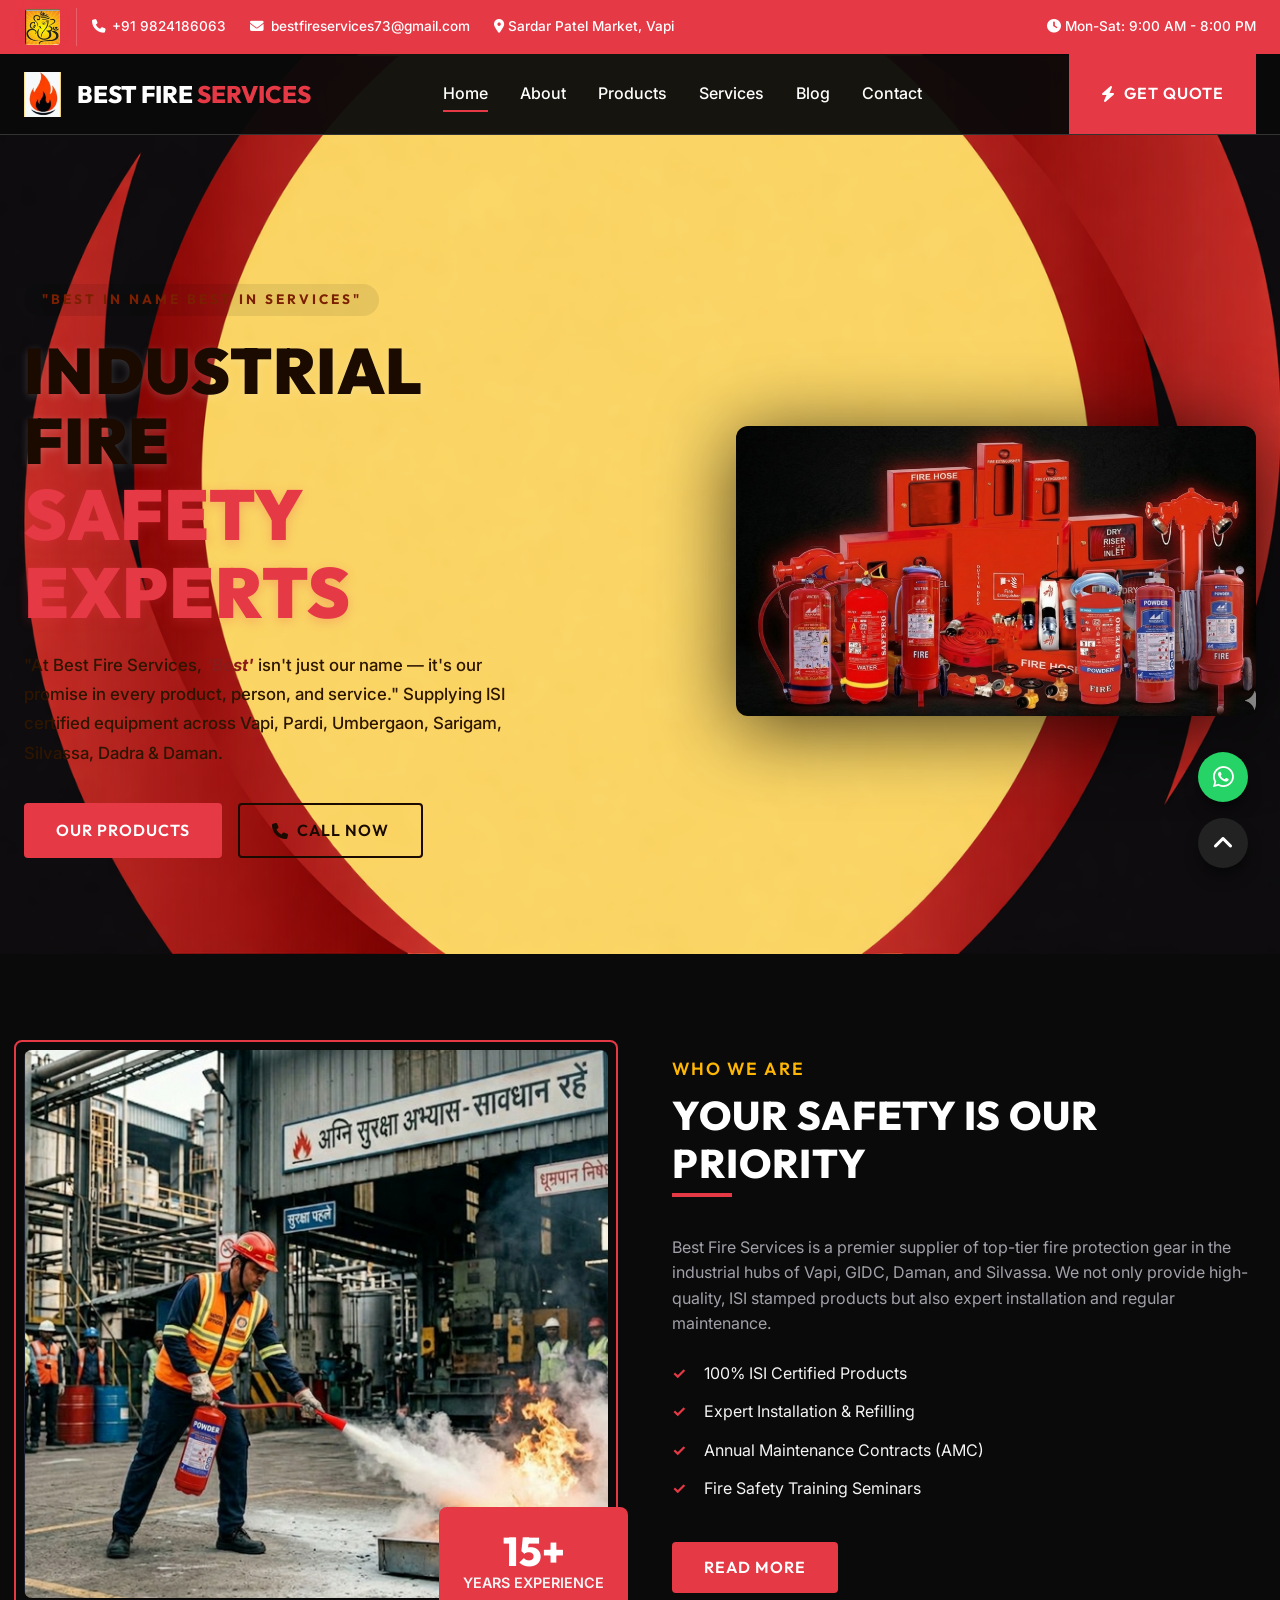
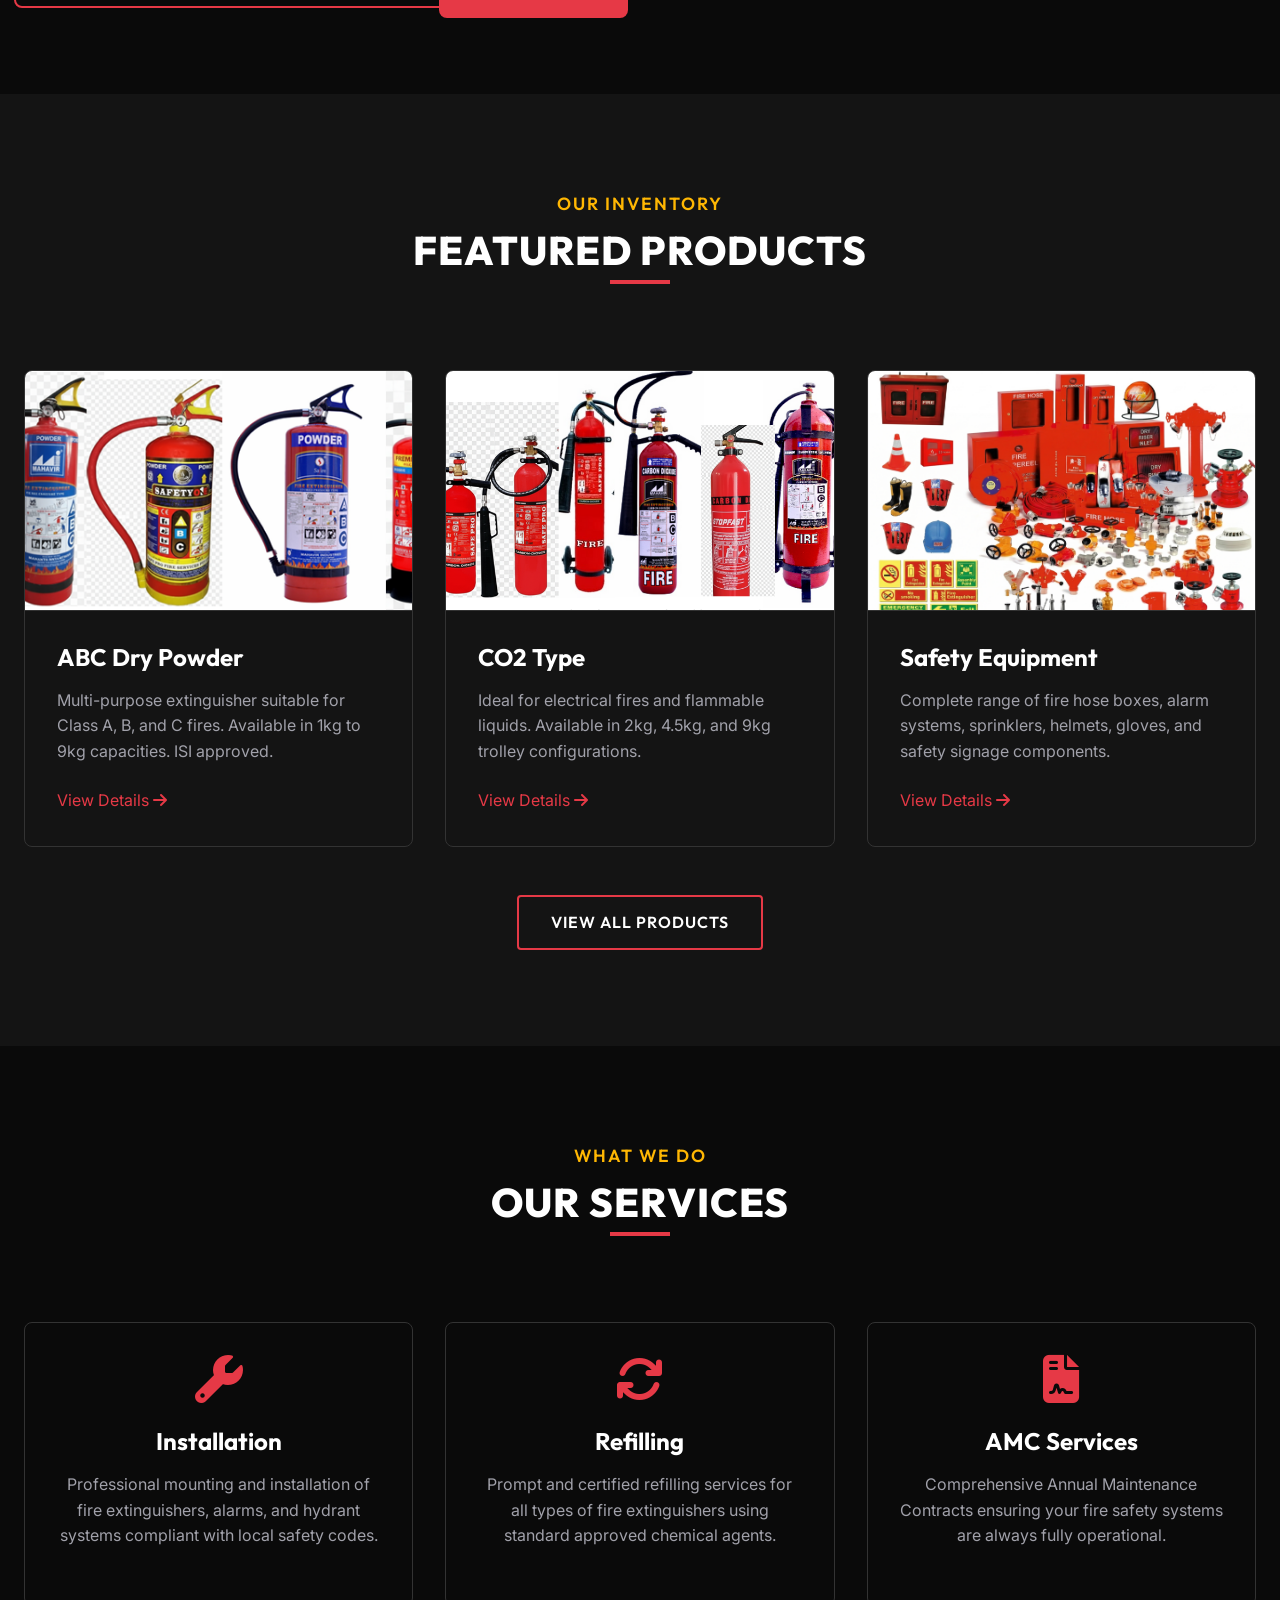
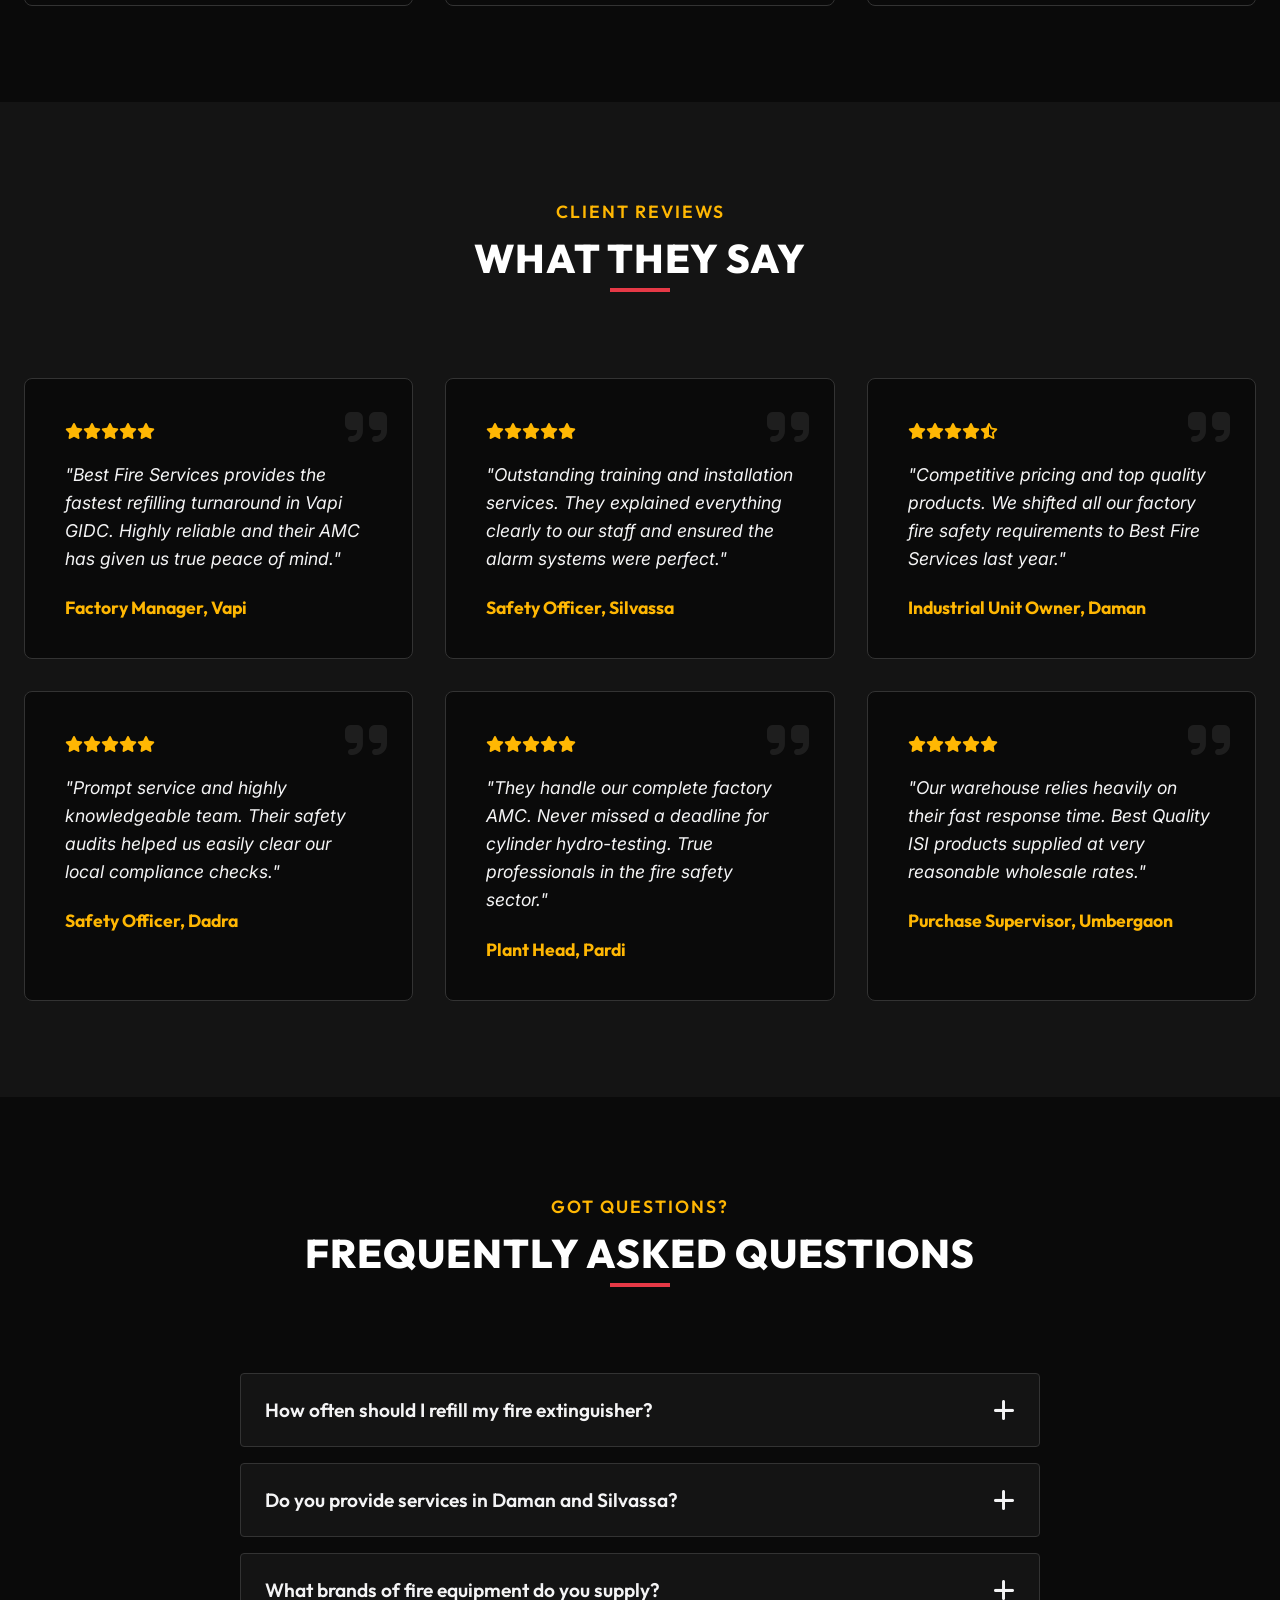
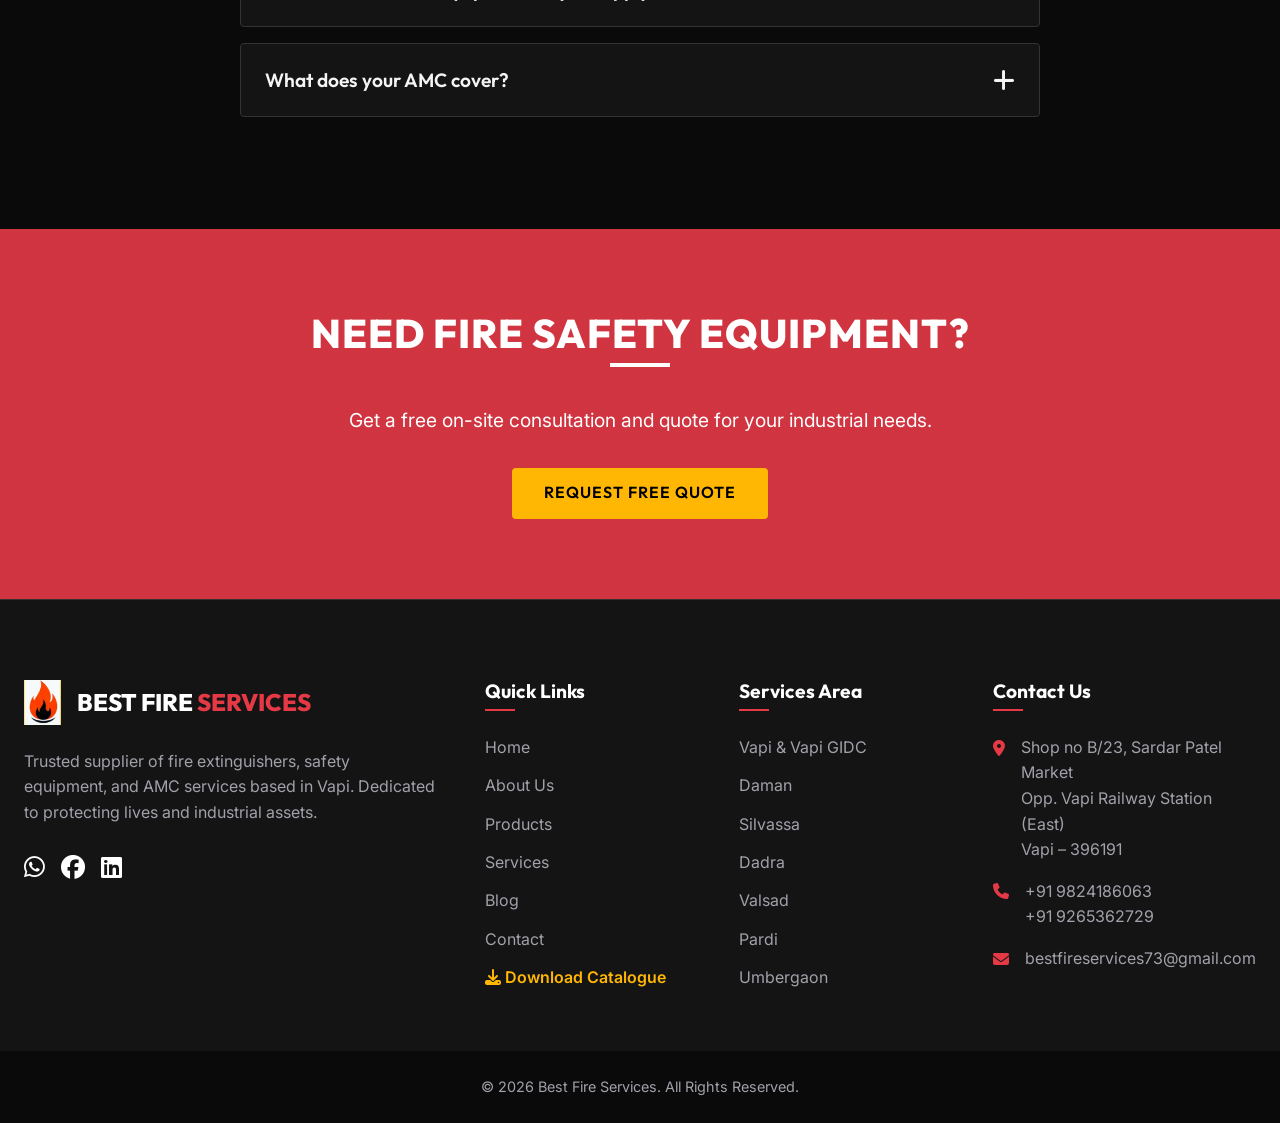
==== commit 32a99e4d: "changes-3" ====
--- a/index.html
+++ b/index.html
@@ -109,33 +109,33 @@
     </header>
 
     <!-- Hero Section -->
-    <section class="hero">
+    <section class="hero hero-centered">
         <div class="hero-bg"></div>
         <div class="container hero-container">
-            <div class="hero-wrapper">
-                <div class="hero-content reveal">
-                    <span class="section-subtitle text-secondary">"BEST IN NAME BEST IN SERVICES"</span>
-                    <h1 class="hero-title">INDUSTRIAL FIRE<br><span style="color: var(--primary-color);">SAFETY
-                            EXPERTS</span></h1>
-                    <p class="hero-desc">"At Best Fire Services, 'Best' isn't just our name — it's our promise in every
-                        product, person, and service." Supplying ISI certified equipment across Vapi, Pardi, Umbergaon,
-                        Sarigam, Silvassa, Dadra & Daman.</p>
-                    <div class="hero-buttons">
+            <div class="hero-split-wrapper">
+                <div class="hero-center-content reveal">
+                    <span class="section-subtitle hero-label">"BEST IN NAME BEST IN SERVICES"</span>
+                    <h1 class="hero-title hero-title-dark">INDUSTRIAL FIRE<br><span class="hero-title-accent">SAFETY EXPERTS</span></h1>
+                    <p class="hero-desc hero-desc-dark">"At Best Fire Services, <em>'Best'</em> isn't just our name &mdash; it's our promise in every product, person, and service." Supplying ISI certified equipment across Vapi, Pardi, Umbergaon, Sarigam, Silvassa, Dadra &amp; Daman.</p>
+                    <div class="hero-buttons hero-buttons-center">
                         <a href="products.html" class="btn btn-primary">Our Products</a>
-                        <a href="tel:+919824186063" class="btn btn-outline"><i class="fa-solid fa-phone"></i> Call
-                            Now</a>
-                    </div>
-                </div>
-            </div>
-        </div>
-    </section>
+                        <a href="tel:+919824186063" class="btn btn-hero-call"><i class="fa-solid fa-phone"></i> Call Now</a>
+                    </div>
+                </div>
+                <div class="hero-showcase-side reveal">
+                    <img src="/assets/images/hero_products_showcase.jpg" alt="Best Fire Services - Complete Fire Safety Equipment Range" class="hero-showcase-img">
+                </div>
+            </div>
+        </div>
+    </section>
+
 
     <!-- About Snippet -->
     <section class="section about-section">
         <div class="container about-grid reveal">
             <div class="about-img-wrapper">
                 <div class="about-shape"></div>
-                <img src="/assets/images/hero_bg_fire_drill1.png" alt="Fire Safety Drill" class="about-img"
+                <img src="/assets/images/hero_bg_fire_drill11.png" alt="Fire Safety Drill" class="about-img"
                     loading="lazy">
                 <div class="stat-box">
                     <span class="stat-number">15+</span>
@@ -508,7 +508,7 @@
 
         <div class="footer-bottom">
             <div class="container">
-                <p>&copy; 2026 @ Best Fire Services. All Rights Reserved.</p>
+                <p>&copy; 2026 Best Fire Services. All Rights Reserved.</p>
             </div>
         </div>
     </footer>
--- a/css/style.css
+++ b/css/style.css
@@ -390,7 +390,7 @@
   display: flex;
   align-items: center;
   position: relative;
-  background-image: url("../assets/images/hero_bg_fire_drill.png");
+  background-image: url("../assets/images/hero_extinguishers_dark_bg.png");
   background-repeat: no-repeat;
   background-size: cover;
   background-position: center;
@@ -398,93 +398,171 @@
   overflow: hidden;
 }
 
+.hero-centered {
+  align-items: center;
+}
+
 .hero-bg {
   position: absolute;
   top: 0; left: 0; width: 100%; height: 100%;
-  background: var(--hero-grad);
+  background: transparent;
   z-index: -1;
   overflow: hidden;
 }
 
-.hero-content {
-  max-width: 800px;
-}
-
-.hero-title {
-  font-size: clamp(3rem, 5vw, 4.5rem);
+.hero-split-wrapper {
+  display: flex;
+  align-items: center;
+  justify-content: space-between;
+  gap: 3rem;
+  width: 100%;
+  padding: 1rem 0;
+}
+
+.hero-center-content {
+  max-width: 560px;
+  text-align: left;
+  padding: 2.5rem 2rem 2.5rem 0;
+  flex-shrink: 0;
+  animation: fadeInUp 0.9s cubic-bezier(0.4, 0, 0.2, 1) both;
+}
+
+.hero-label {
+  font-family: var(--font-heading);
+  font-size: 0.85rem;
+  font-weight: 700;
+  letter-spacing: 3px;
+  text-transform: uppercase;
+  color: #7a2000;
+  background: rgba(0,0,0,0.08);
+  padding: 0.35rem 1.1rem;
+  border-radius: 50px;
+  display: inline-block;
+  margin-bottom: 1.2rem;
+}
+
+.hero-title-dark {
+  font-size: clamp(2.6rem, 5vw, 4.2rem);
   font-weight: 900;
   text-transform: uppercase;
   line-height: 1.1;
-  margin-bottom: 1.5rem;
-  color: var(--white);
-}
-
-.hero-title span {
-  color: var(--white);
-}
-
-.hero-desc {
-  font-size: 1.2rem;
+  margin-bottom: 1.2rem;
+  color: #1a0a00;
+  letter-spacing: 1px;
+  text-shadow: 0 2px 8px rgba(255,255,255,0.18);
+}
+
+.hero-title-accent {
+  color: var(--primary-color);
+  display: block;
+  font-size: clamp(2.8rem, 5.5vw, 4.6rem);
+  text-shadow: 0 3px 12px rgba(230, 57, 70, 0.25);
+}
+
+.hero-desc-dark {
+  font-size: 1.05rem;
+  color: #2d1500;
+  margin-bottom: 2.2rem;
+  max-width: 520px;
+  font-weight: 500;
+  line-height: 1.75;
+}
+
+.hero-desc-dark em {
+  font-style: italic;
+  font-weight: 700;
+  color: #8b1a1a;
+}
+
+.hero-buttons-center {
+  display: flex;
+  gap: 1rem;
+  flex-wrap: wrap;
+}
+
+.hero-showcase-side {
+  flex: 1;
+  display: flex;
+  align-items: center;
+  justify-content: flex-end;
+  animation: fadeInUp 1.1s cubic-bezier(0.4, 0, 0.2, 1) both;
+}
+
+.hero-showcase-img {
+  width: 100%;
+  max-width: 520px;
+  height: auto;
+  object-fit: cover;
+  border-radius: 12px;
+  filter: drop-shadow(0 10px 40px rgba(0,0,0,0.7));
+  animation: floatShowcase 7s ease-in-out infinite;
+}
+
+@keyframes floatShowcase {
+  0%   { transform: translateY(0px); }
+  50%  { transform: translateY(-12px); }
+  100% { transform: translateY(0px); }
+}
+
+.btn-hero-call {
+  display: inline-flex;
+  align-items: center;
+  justify-content: center;
+  gap: 0.5rem;
+  padding: 0.8rem 2rem;
+  font-family: var(--font-heading);
+  font-weight: 600;
+  font-size: 1rem;
+  border-radius: 4px;
+  text-transform: uppercase;
+  letter-spacing: 1px;
+  cursor: pointer;
+  transition: all var(--transition-normal);
+  border: 2px solid #1a0a00;
+  background-color: transparent;
+  color: #1a0a00;
+}
+
+.btn-hero-call:hover {
+  background-color: #1a0a00;
   color: var(--secondary-color);
-  margin-bottom: 2.5rem;
-  max-width: 600px;
-  font-weight: 600;
-}
-
-.hero-buttons {
-  display: flex;
-  gap: 1rem;
-}
-
-.hero-wrapper {
-  display: flex;
-  align-items: center;
-  justify-content: space-between;
-  gap: 4rem;
-  width: 100%;
-}
-
-.hero-image-side {
-  flex: 1;
-  display: flex;
-  justify-content: flex-end;
-  position: relative;
-}
-
-.hero-extinguishers-img {
-  max-width: 100%;
-  height: auto;
-  filter: drop-shadow(0 0 30px rgba(0, 0, 0, 0.8));
-  animation: float 6s ease-in-out infinite;
-  z-index: 5;
-}
-
-@keyframes float {
-  0% { transform: translateY(0px); }
-  50% { transform: translateY(-20px); }
-  100% { transform: translateY(0px); }
+  transform: translateY(-2px);
+}
+
+@keyframes fadeInUp {
+  from {
+    opacity: 0;
+    transform: translateY(30px);
+  }
+  to {
+    opacity: 1;
+    transform: translateY(0);
+  }
 }
 
 @media (max-width: 992px) {
-  .hero-wrapper {
+  .hero-split-wrapper {
     flex-direction: column;
+    gap: 2rem;
     text-align: center;
-    gap: 3rem;
   }
-  
-  .hero-content {
+
+  .hero-center-content {
     max-width: 100%;
+    padding: 2rem 1rem;
+    text-align: center;
   }
-  
-  .hero-image-side {
+
+  .hero-showcase-side {
     justify-content: center;
+    width: 100%;
   }
-  
-  .hero-extinguishers-img {
-    max-width: 80%;
+
+  .hero-showcase-img {
+    max-width: 90%;
   }
-  
-  .hero-buttons {
+
+  .hero-buttons-center {
     justify-content: center;
   }
 }
@@ -940,6 +1018,98 @@
   font-size: 0.9rem;
   font-style: italic;
   color: var(--text-muted);
+}
+
+/* Others Available Card */
+.others-card-preview {
+  display: flex;
+  gap: 0;
+  overflow: hidden;
+  height: 200px;
+  background-color: #111;
+  border-bottom: 1px solid var(--border-color);
+}
+
+.others-thumb {
+  flex: 1;
+  width: 33.33%;
+  height: 100%;
+  object-fit: cover;
+  object-position: center;
+  transition: transform var(--transition-slow);
+  border-radius: 0;
+  display: block;
+}
+
+.others-card:hover .others-thumb {
+  transform: scale(1.06);
+}
+
+.others-card:hover {
+  border-color: var(--secondary-color);
+}
+
+/* Wide modal for Others */
+.modal-content-wide {
+  max-width: 1000px;
+}
+
+/* Others Modal Sections */
+.others-section {
+  display: grid;
+  grid-template-columns: 280px 1fr;
+  gap: 2rem;
+  align-items: flex-start;
+  margin-bottom: 0.5rem;
+}
+
+.others-section-img {
+  background-color: #fff;
+  border-radius: 8px;
+  padding: 1.2rem;
+  display: flex;
+  align-items: center;
+  justify-content: center;
+  border: 1px solid var(--border-color);
+}
+
+.others-section-img img {
+  max-height: 200px;
+  width: 100%;
+  object-fit: contain;
+}
+
+.others-type-title {
+  font-family: var(--font-heading);
+  font-size: 1.4rem;
+  font-weight: 800;
+  text-transform: uppercase;
+  letter-spacing: 1px;
+  margin-bottom: 0.5rem;
+  display: flex;
+  align-items: center;
+  gap: 0.6rem;
+}
+
+.others-divider {
+  border: none;
+  border-top: 1px solid var(--border-color);
+  margin: 2rem 0;
+}
+
+@media (max-width: 768px) {
+  .others-section {
+    grid-template-columns: 1fr;
+  }
+
+  .others-section-img {
+    max-width: 240px;
+    margin: 0 auto;
+  }
+
+  .others-card-preview {
+    height: 140px;
+  }
 }
 
 /* Footer */
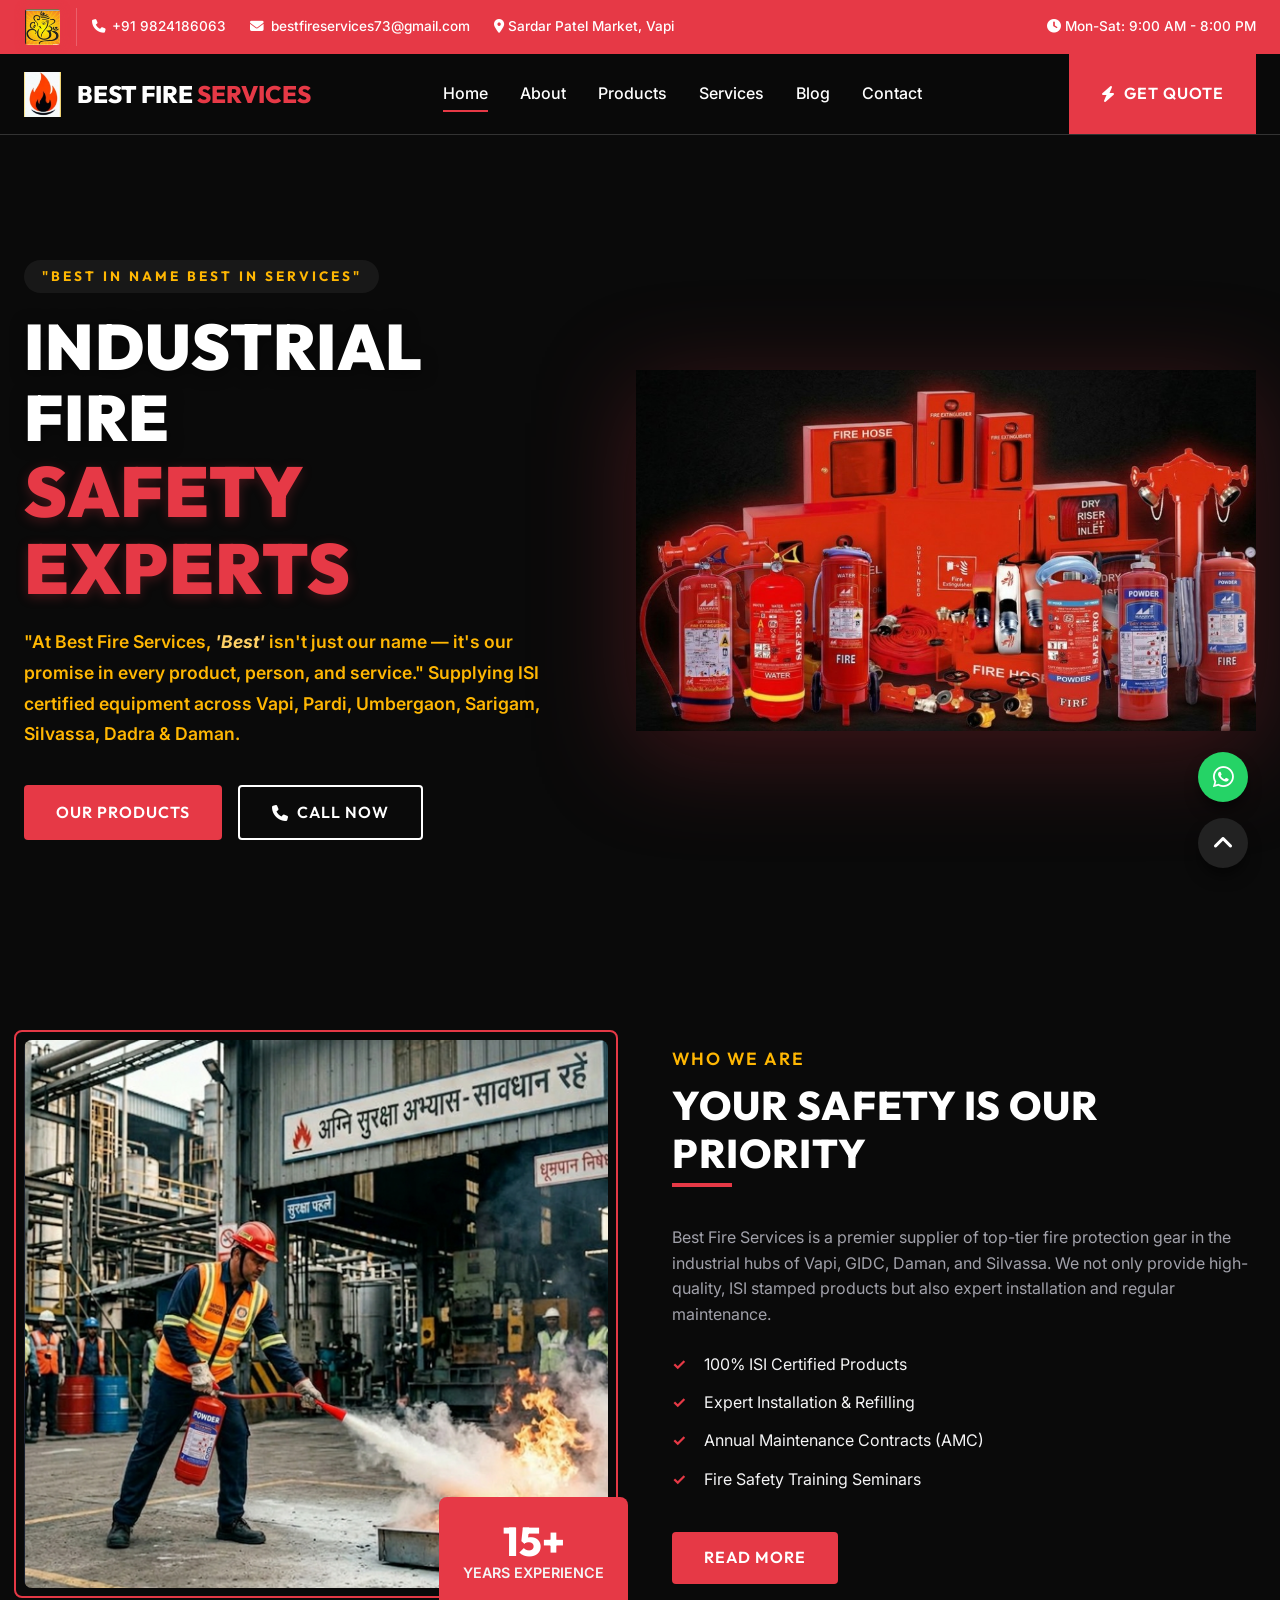
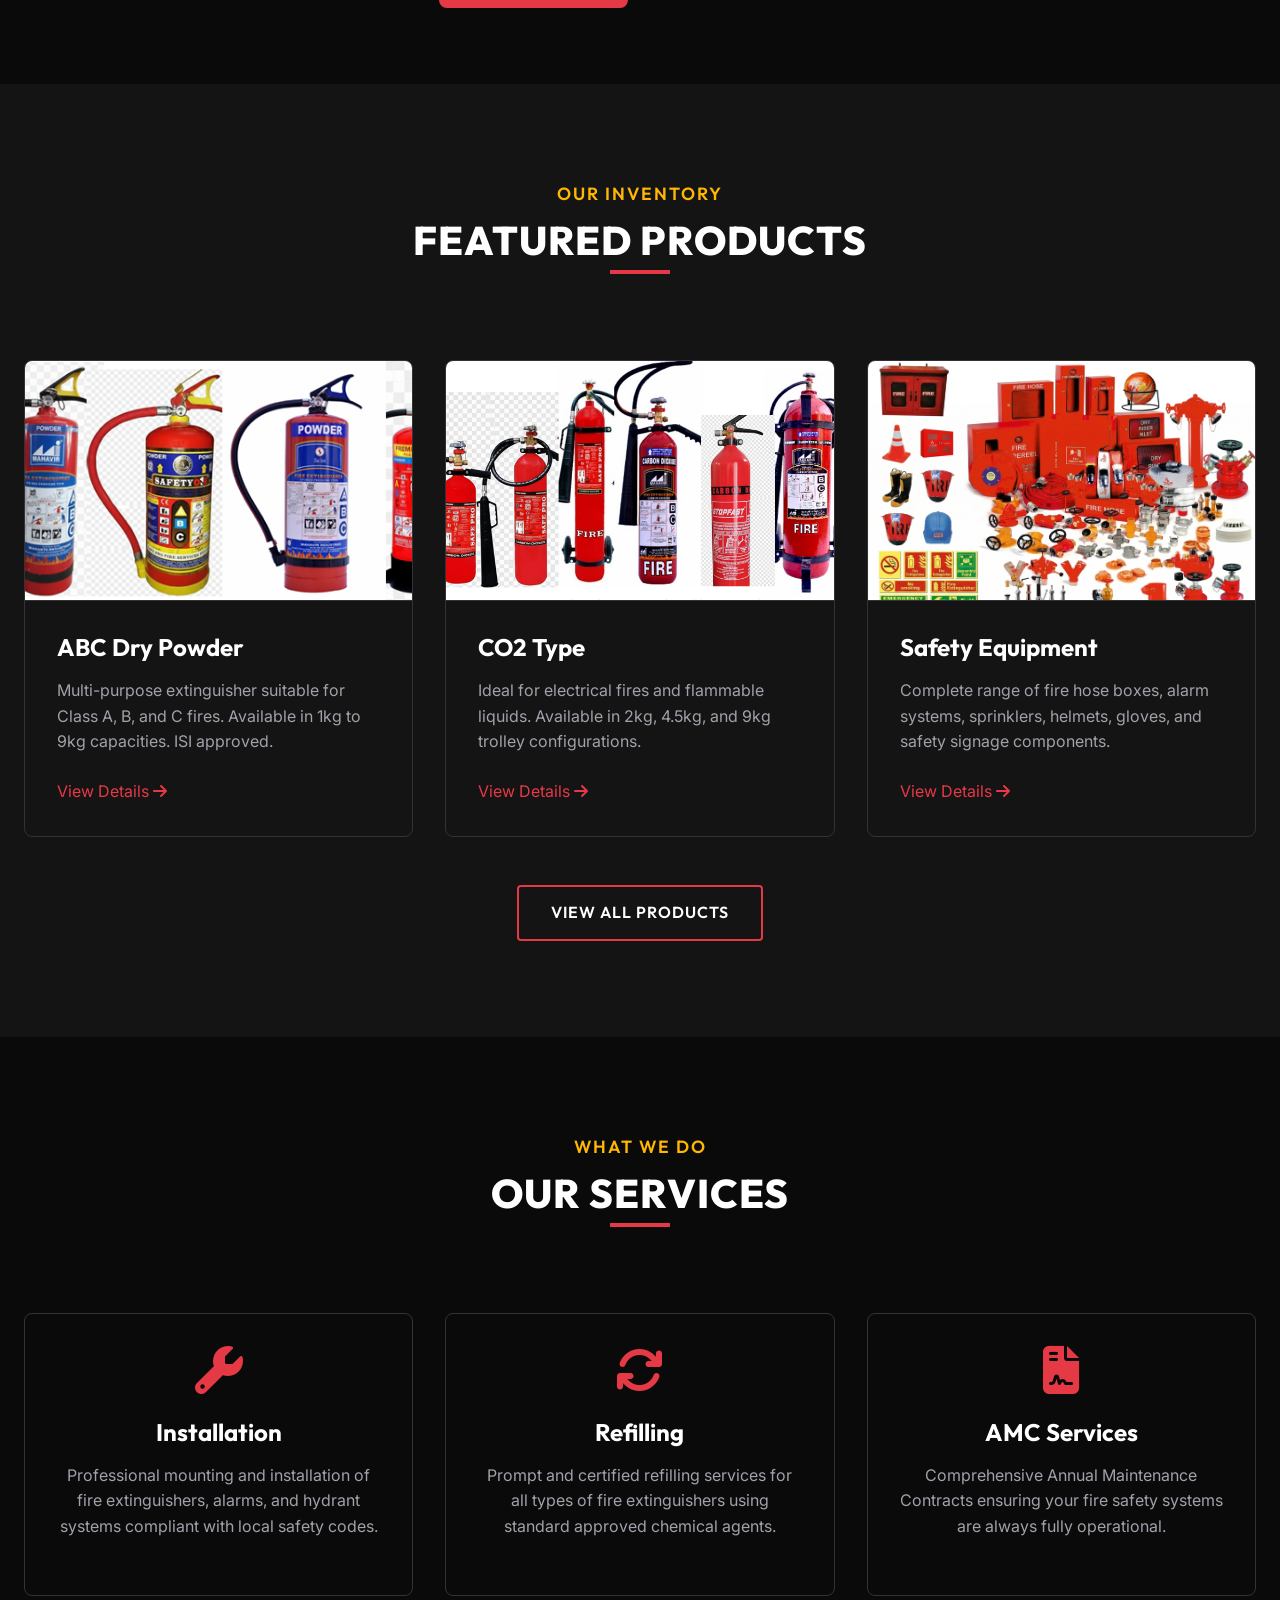
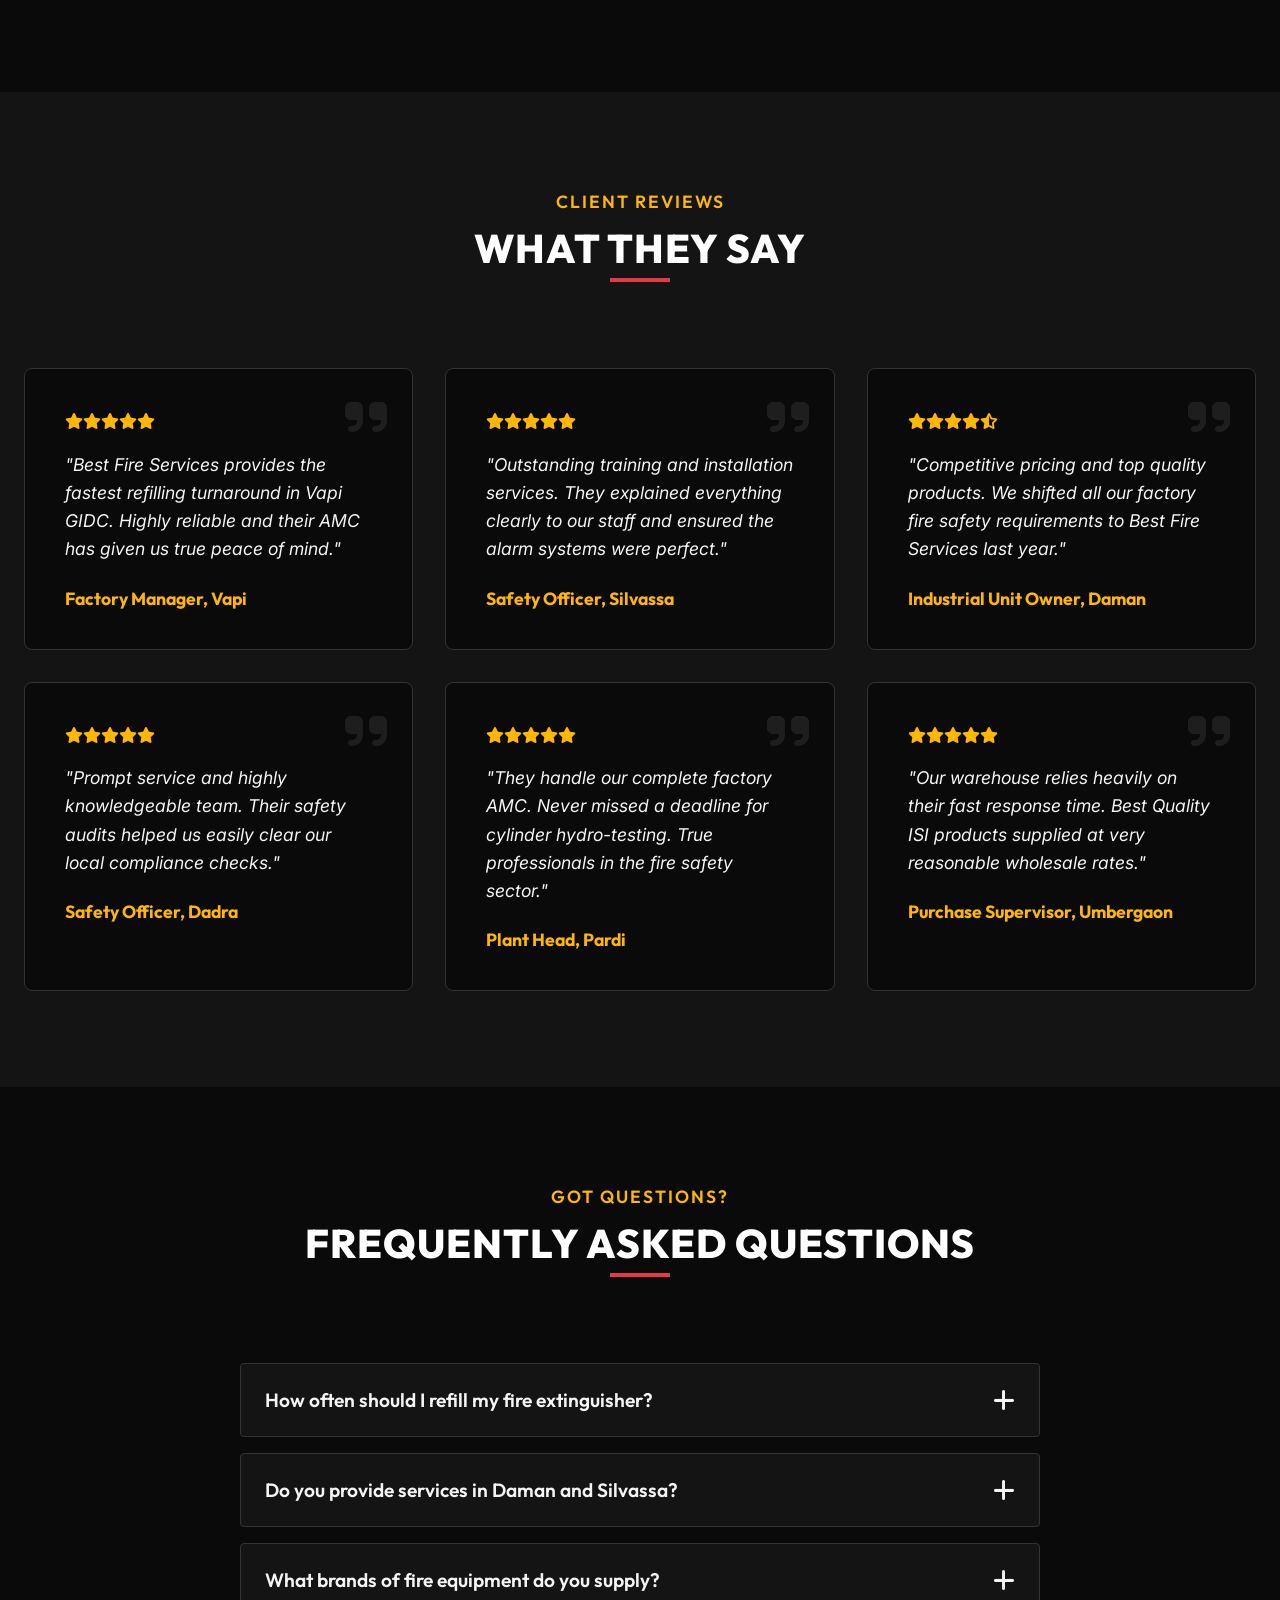
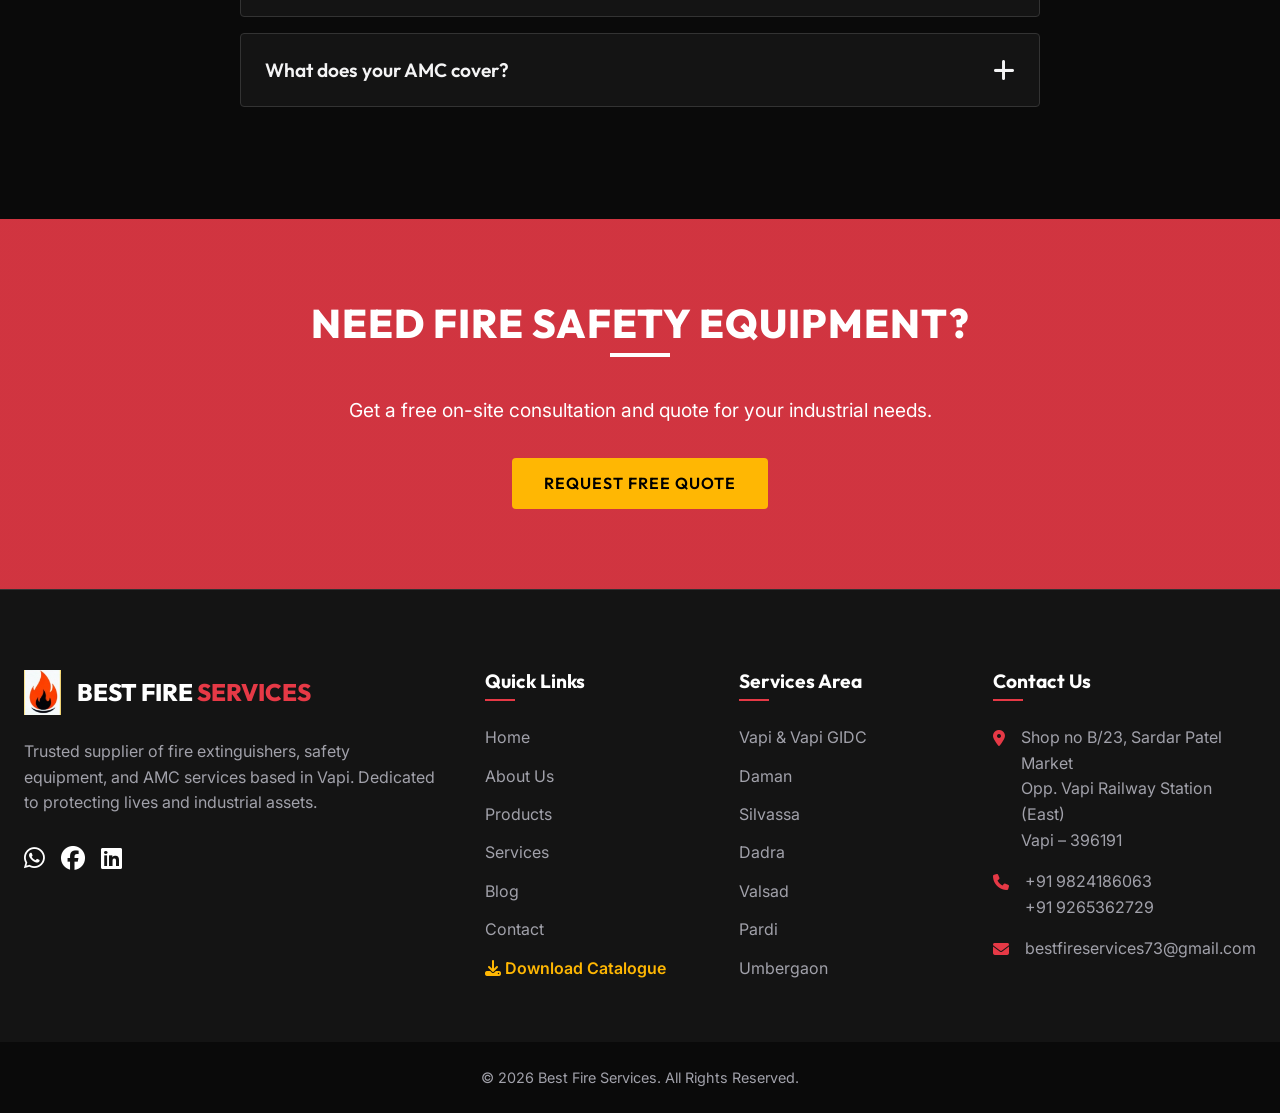
==== commit 3c9a49bf: "mobile view changes" ====
--- a/index.html
+++ b/index.html
@@ -115,15 +115,20 @@
             <div class="hero-split-wrapper">
                 <div class="hero-center-content reveal">
                     <span class="section-subtitle hero-label">"BEST IN NAME BEST IN SERVICES"</span>
-                    <h1 class="hero-title hero-title-dark">INDUSTRIAL FIRE<br><span class="hero-title-accent">SAFETY EXPERTS</span></h1>
-                    <p class="hero-desc hero-desc-dark">"At Best Fire Services, <em>'Best'</em> isn't just our name &mdash; it's our promise in every product, person, and service." Supplying ISI certified equipment across Vapi, Pardi, Umbergaon, Sarigam, Silvassa, Dadra &amp; Daman.</p>
+                    <h1 class="hero-title hero-title-dark">INDUSTRIAL FIRE<br><span class="hero-title-accent">SAFETY
+                            EXPERTS</span></h1>
+                    <p class="hero-desc hero-desc-dark">"At Best Fire Services, <em>'Best'</em> isn't just our name
+                        &mdash; it's our promise in every product, person, and service." Supplying ISI certified
+                        equipment across Vapi, Pardi, Umbergaon, Sarigam, Silvassa, Dadra &amp; Daman.</p>
                     <div class="hero-buttons hero-buttons-center">
                         <a href="products.html" class="btn btn-primary">Our Products</a>
-                        <a href="tel:+919824186063" class="btn btn-hero-call"><i class="fa-solid fa-phone"></i> Call Now</a>
+                        <a href="tel:+919824186063" class="btn btn-hero-call"><i class="fa-solid fa-phone"></i> Call
+                            Now</a>
                     </div>
                 </div>
                 <div class="hero-showcase-side reveal">
-                    <img src="/assets/images/hero_products_showcase.jpg" alt="Best Fire Services - Complete Fire Safety Equipment Range" class="hero-showcase-img">
+                    <img src="/assets/images/hero_products_showcase1.jpg"
+                        alt="Best Fire Services - Complete Fire Safety Equipment Range" class="hero-showcase-img">
                 </div>
             </div>
         </div>
--- a/css/style.css
+++ b/css/style.css
@@ -386,15 +386,17 @@
 
 /* Hero Section */
 .hero {
-  min-height: 100vh;
+  min-height: 600px;
   display: flex;
   align-items: center;
   position: relative;
-  background-image: url("../assets/images/hero_extinguishers_dark_bg.png");
+  background-color: var(--bg-color);
+  background-image: none;
   background-repeat: no-repeat;
   background-size: cover;
   background-position: center;
   padding-top: calc(var(--nav-height) + var(--topbar-height));
+  padding-bottom: 3rem;
   overflow: hidden;
 }
 
@@ -416,7 +418,7 @@
   justify-content: space-between;
   gap: 3rem;
   width: 100%;
-  padding: 1rem 0;
+  padding: 2rem 0 1rem;
 }
 
 .hero-center-content {
@@ -433,8 +435,8 @@
   font-weight: 700;
   letter-spacing: 3px;
   text-transform: uppercase;
-  color: #7a2000;
-  background: rgba(0,0,0,0.08);
+  color: var(--secondary-color);
+  background: rgba(255,255,255,0.06);
   padding: 0.35rem 1.1rem;
   border-radius: 50px;
   display: inline-block;
@@ -447,9 +449,9 @@
   text-transform: uppercase;
   line-height: 1.1;
   margin-bottom: 1.2rem;
-  color: #1a0a00;
+  color: var(--white);
   letter-spacing: 1px;
-  text-shadow: 0 2px 8px rgba(255,255,255,0.18);
+  text-shadow: 0 2px 16px rgba(0,0,0,0.6);
 }
 
 .hero-title-accent {
@@ -460,18 +462,18 @@
 }
 
 .hero-desc-dark {
-  font-size: 1.05rem;
-  color: #2d1500;
+  font-size: 1.1rem;
+  color: var(--secondary-color);
   margin-bottom: 2.2rem;
   max-width: 520px;
-  font-weight: 500;
+  font-weight: 600;
   line-height: 1.75;
 }
 
 .hero-desc-dark em {
   font-style: italic;
   font-weight: 700;
-  color: #8b1a1a;
+  color: var(--secondary-light);
 }
 
 .hero-buttons-center {
@@ -490,11 +492,11 @@
 
 .hero-showcase-img {
   width: 100%;
-  max-width: 520px;
+  max-width: 620px;
   height: auto;
-  object-fit: cover;
-  border-radius: 12px;
-  filter: drop-shadow(0 10px 40px rgba(0,0,0,0.7));
+  object-fit: contain;
+  border-radius: 0;
+  filter: drop-shadow(0 20px 50px rgba(230,57,70,0.25)) drop-shadow(0 0 0 transparent);
   animation: floatShowcase 7s ease-in-out infinite;
 }
 
@@ -518,14 +520,14 @@
   letter-spacing: 1px;
   cursor: pointer;
   transition: all var(--transition-normal);
-  border: 2px solid #1a0a00;
+  border: 2px solid var(--white);
   background-color: transparent;
-  color: #1a0a00;
+  color: var(--white);
 }
 
 .btn-hero-call:hover {
-  background-color: #1a0a00;
-  color: var(--secondary-color);
+  background-color: var(--white);
+  color: var(--black);
   transform: translateY(-2px);
 }
 
@@ -1263,26 +1265,152 @@
 }
 
 @media (max-width: 768px) {
-  .topbar { display: none; }
+  .topbar { 
+    display: block; 
+    padding: 0.8rem 0;
+  }
+  
+  .topbar-inner {
+    flex-direction: column;
+    gap: 0.8rem;
+    text-align: center;
+    padding: 0.5rem 0;
+  }
+
+  /* Target the inner container of topbar content */
+  .topbar-inner > div:last-child {
+    flex-direction: column !important;
+    gap: 0.6rem;
+    width: 100%;
+  }
+
+  /* Hide the auspicious symbol on small mobile to save space */
+  .topbar-inner > div:first-child {
+    display: none !important;
+  }
+
+  .topbar-contact, .topbar-social {
+    flex-direction: column;
+    gap: 0.4rem;
+    width: 100%;
+  }
+
+  .topbar-contact a, .topbar-contact span, .topbar-social span {
+    justify-content: center;
+    font-size: 0.75rem;
+    white-space: normal;
+    text-align: center;
+  }
+
+  .header {
+    position: relative;
+    top: 0;
+  }
+
+  .header.sticky {
+    position: fixed;
+    top: 0;
+  }
+
+  /* Tighten Hero Spacing for Mobile */
+  .hero {
+    min-height: auto;
+    padding-top: 2rem;
+    padding-bottom: 2rem;
+  }
+
+  .hero-center-content {
+    padding: 1.5rem 0;
+    margin: 0;
+  }
+
+  .hero-label {
+    margin-bottom: 0.8rem;
+    font-size: 0.75rem;
+  }
+
+  .hero-title-dark {
+    font-size: 2rem;
+    margin-bottom: 0.8rem;
+  }
+
+  .hero-title-accent {
+    font-size: 2.2rem;
+  }
+
+  .hero-desc-dark {
+    font-size: 0.95rem;
+    margin-bottom: 1.5rem;
+    padding: 0 1rem;
+  }
+
+  .hero-buttons-center {
+    gap: 0.8rem;
+  }
+
+  .hero-showcase-img {
+    margin-top: 1rem;
+  }
   
   .hamburger { display: block; }
   
   .nav-menu {
     position: fixed;
-    top: 80px;
+    top: 0;
     left: -100%;
     width: 100%;
-    height: calc(100vh - 80px);
-    background-color: var(--surface-color);
+    height: 100vh;
+    background-color: rgba(10, 10, 10, 0.98);
+    backdrop-filter: blur(15px);
     flex-direction: column;
     align-items: center;
     justify-content: center;
-    transition: left var(--transition-normal);
+    transition: all 0.5s cubic-bezier(0.77, 0, 0.175, 1);
+    z-index: 999;
+    padding: 2rem;
   }
   
   .nav-menu.active { left: 0; }
+
+  .nav-menu .nav-link {
+    font-size: 1.8rem;
+    font-family: var(--font-heading);
+    font-weight: 800;
+    margin: 1rem 0;
+    text-transform: uppercase;
+    letter-spacing: 2px;
+    color: var(--white);
+    transition: color 0.3s ease;
+    width: 100%;
+    text-align: center;
+    border-bottom: 1px solid rgba(255,255,255,0.05);
+    padding-bottom: 1rem;
+  }
+
+  .nav-menu .nav-link:last-child {
+    border-bottom: none;
+    color: var(--secondary-color);
+  }
+
+  .nav-menu .nav-link:hover {
+    color: var(--primary-color);
+  }
   
   .nav-actions .btn { display: none; }
+  
+  .hamburger {
+    display: block;
+    position: relative;
+    z-index: 1000;
+    background: var(--primary-color);
+    width: 45px;
+    height: 45px;
+    border-radius: 4px;
+    display: flex;
+    align-items: center;
+    justify-content: center;
+    box-shadow: 0 4px 10px rgba(230, 57, 70, 0.3);
+  }
   
   .about-grid { grid-template-columns: 1fr; }
   
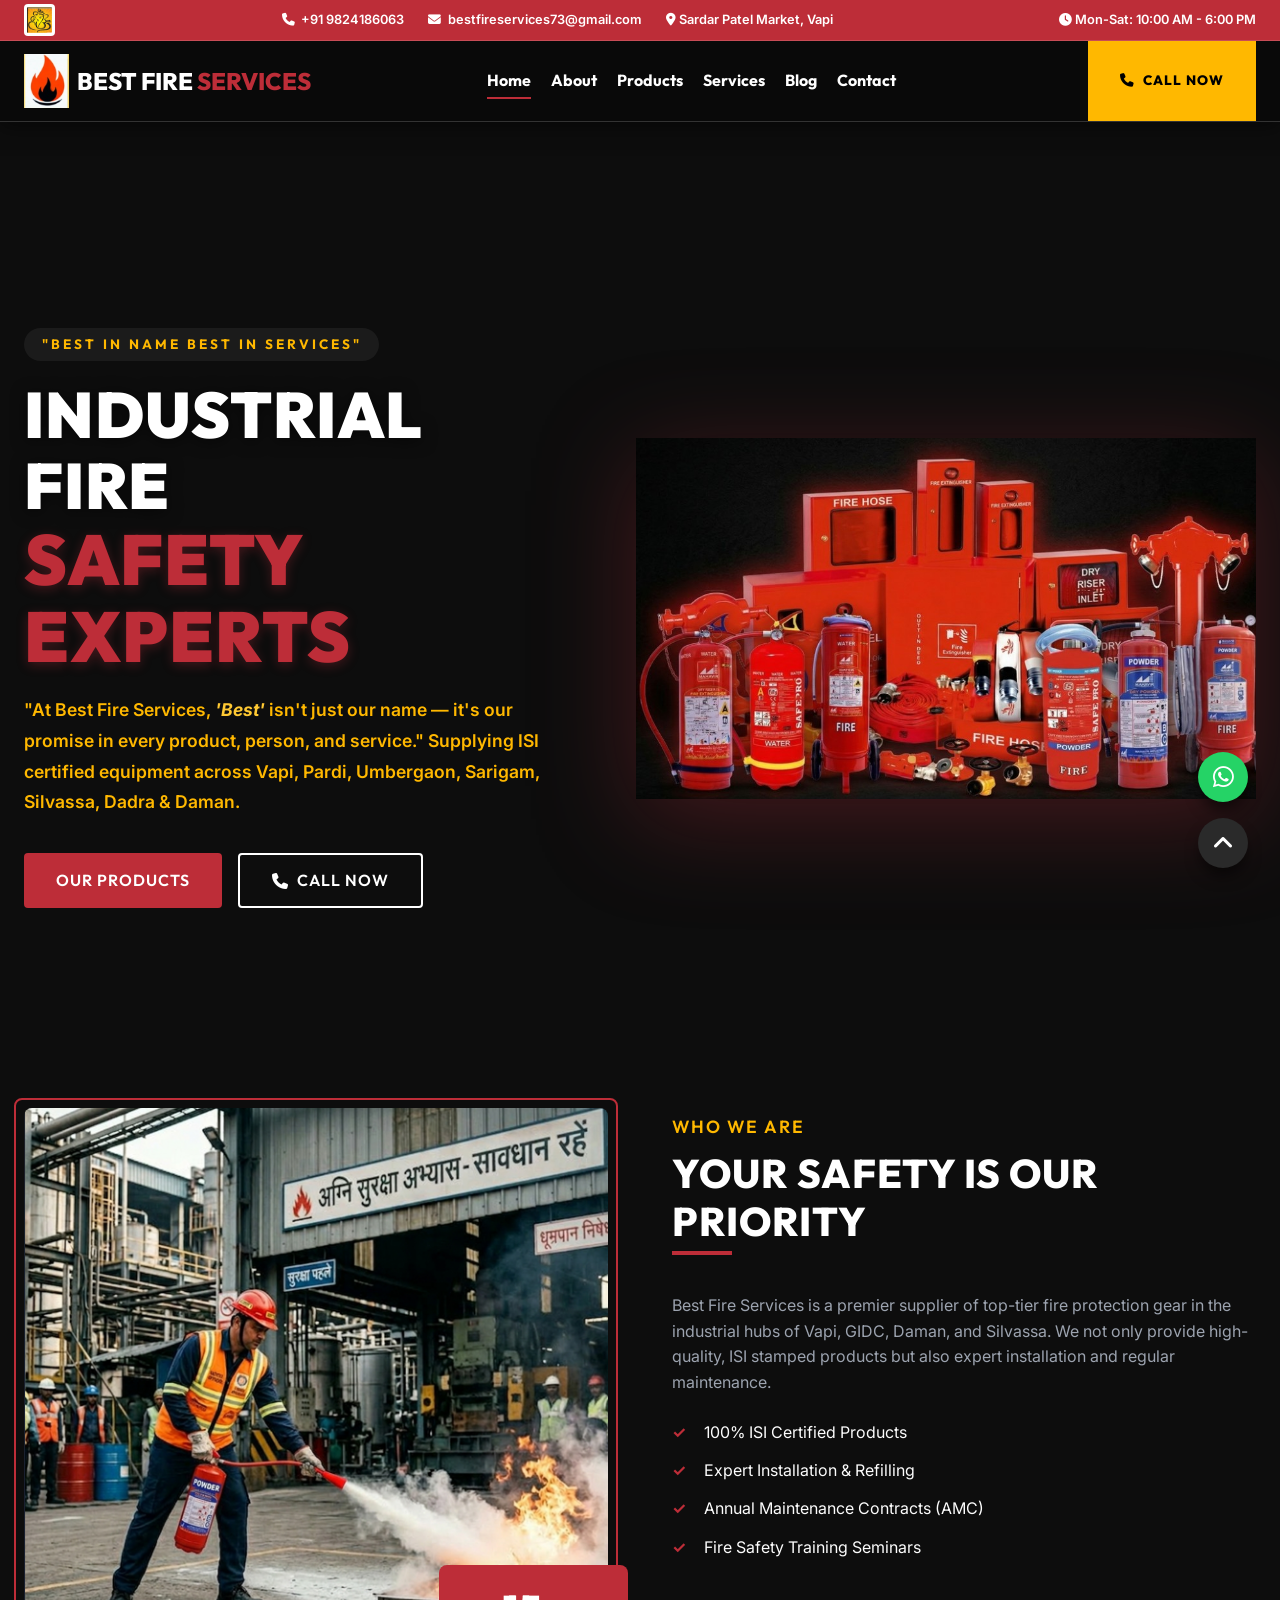
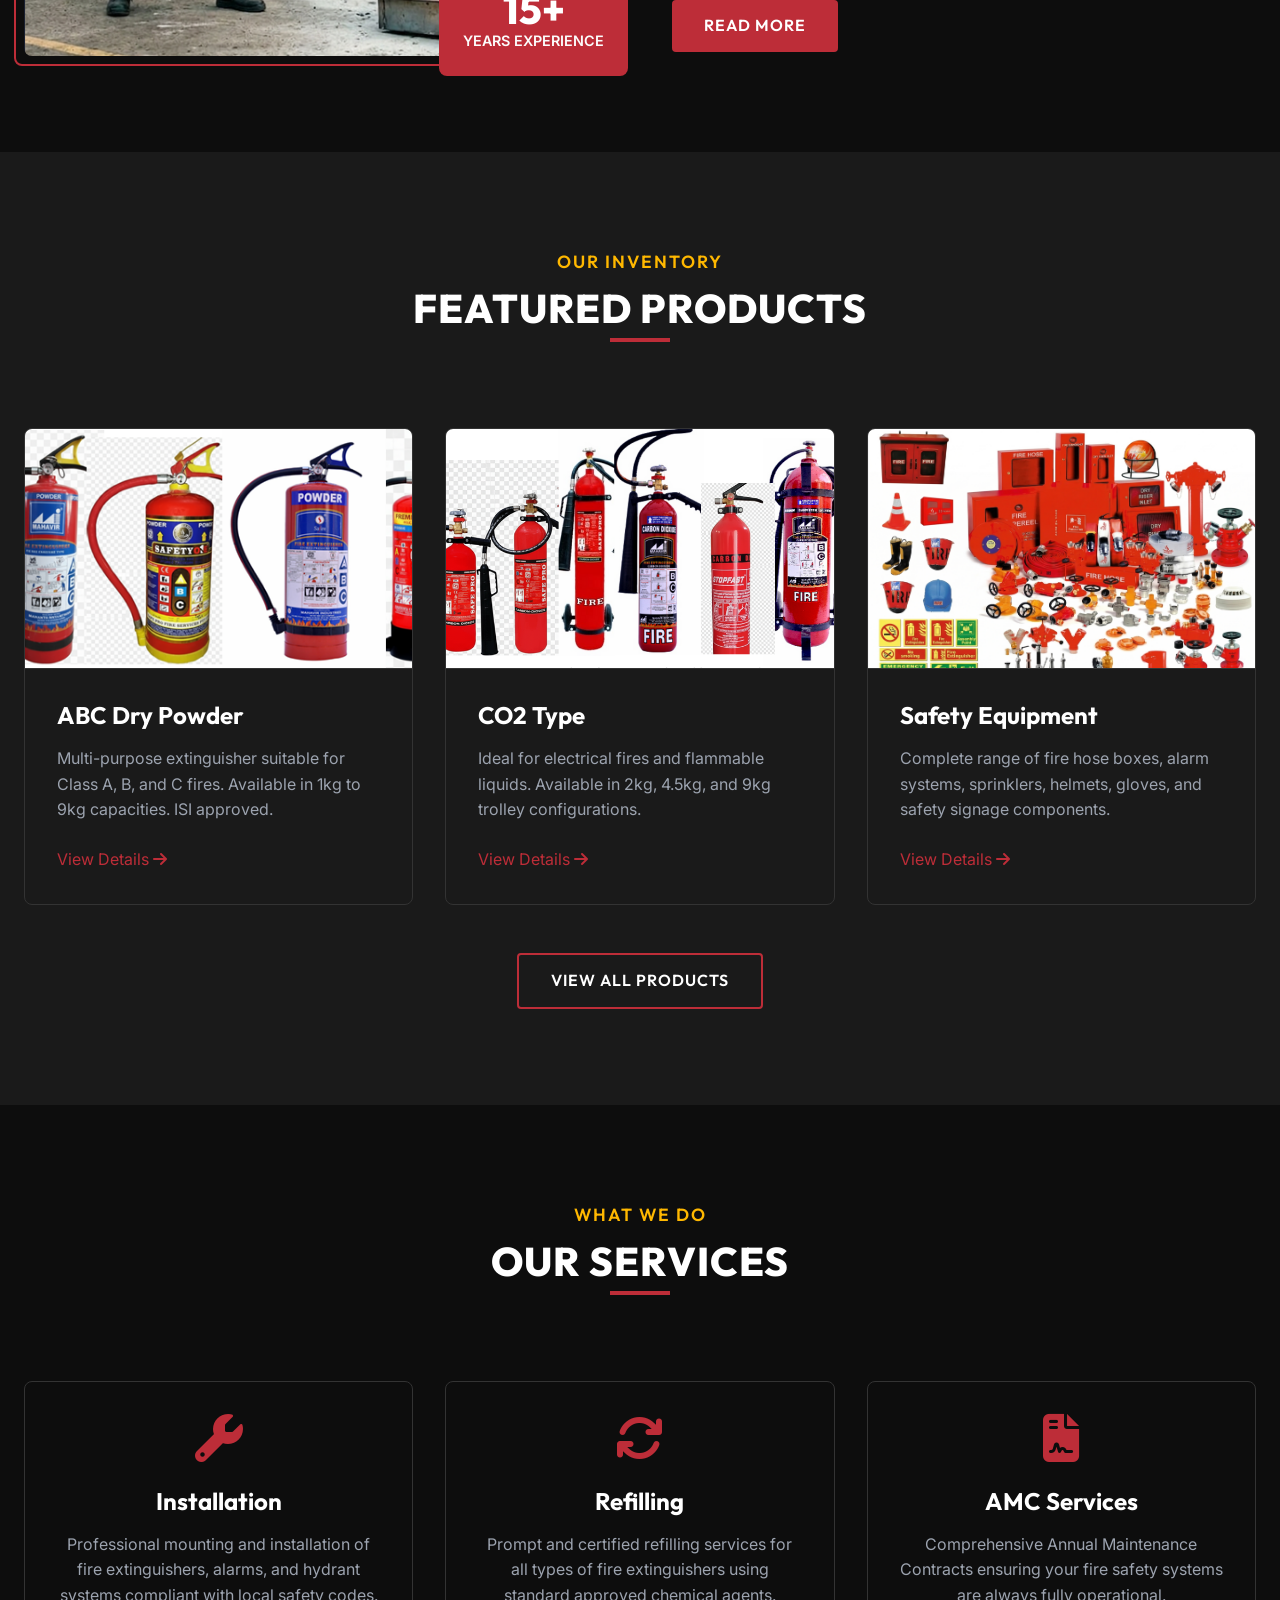
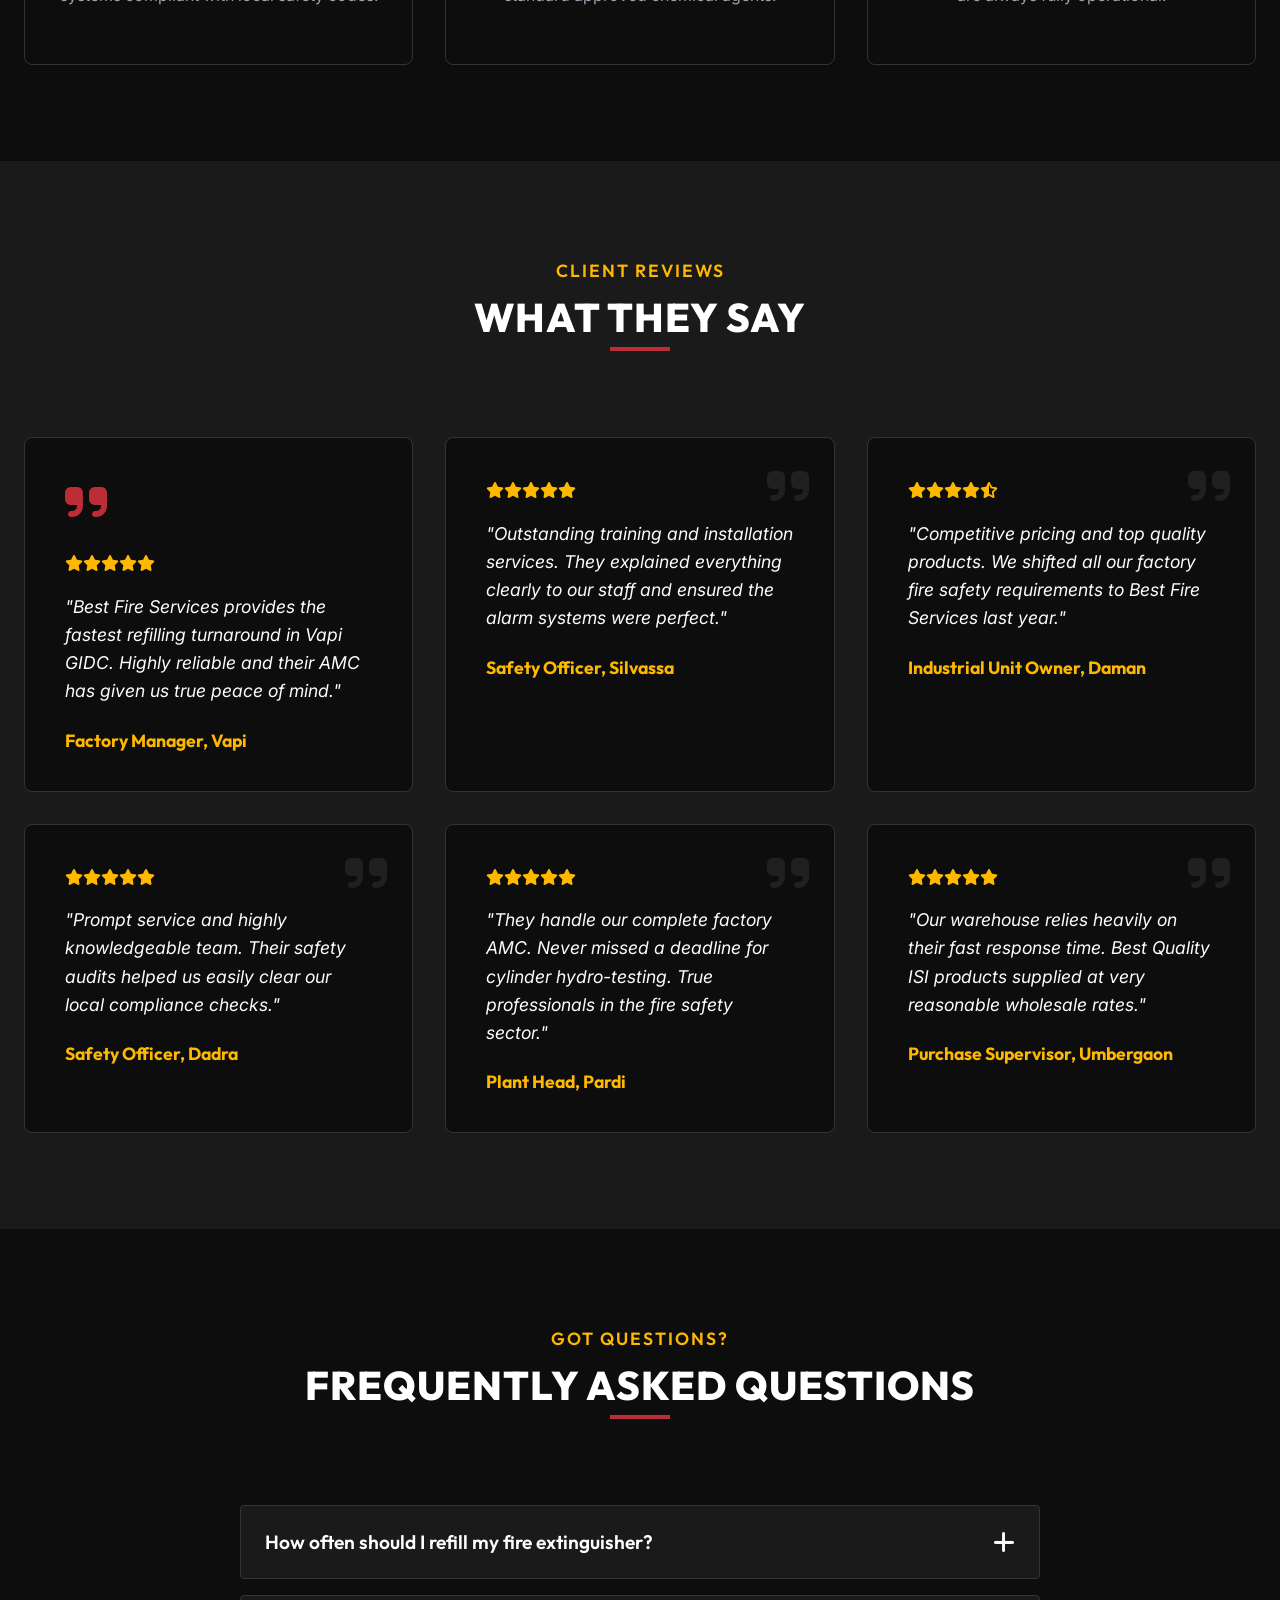
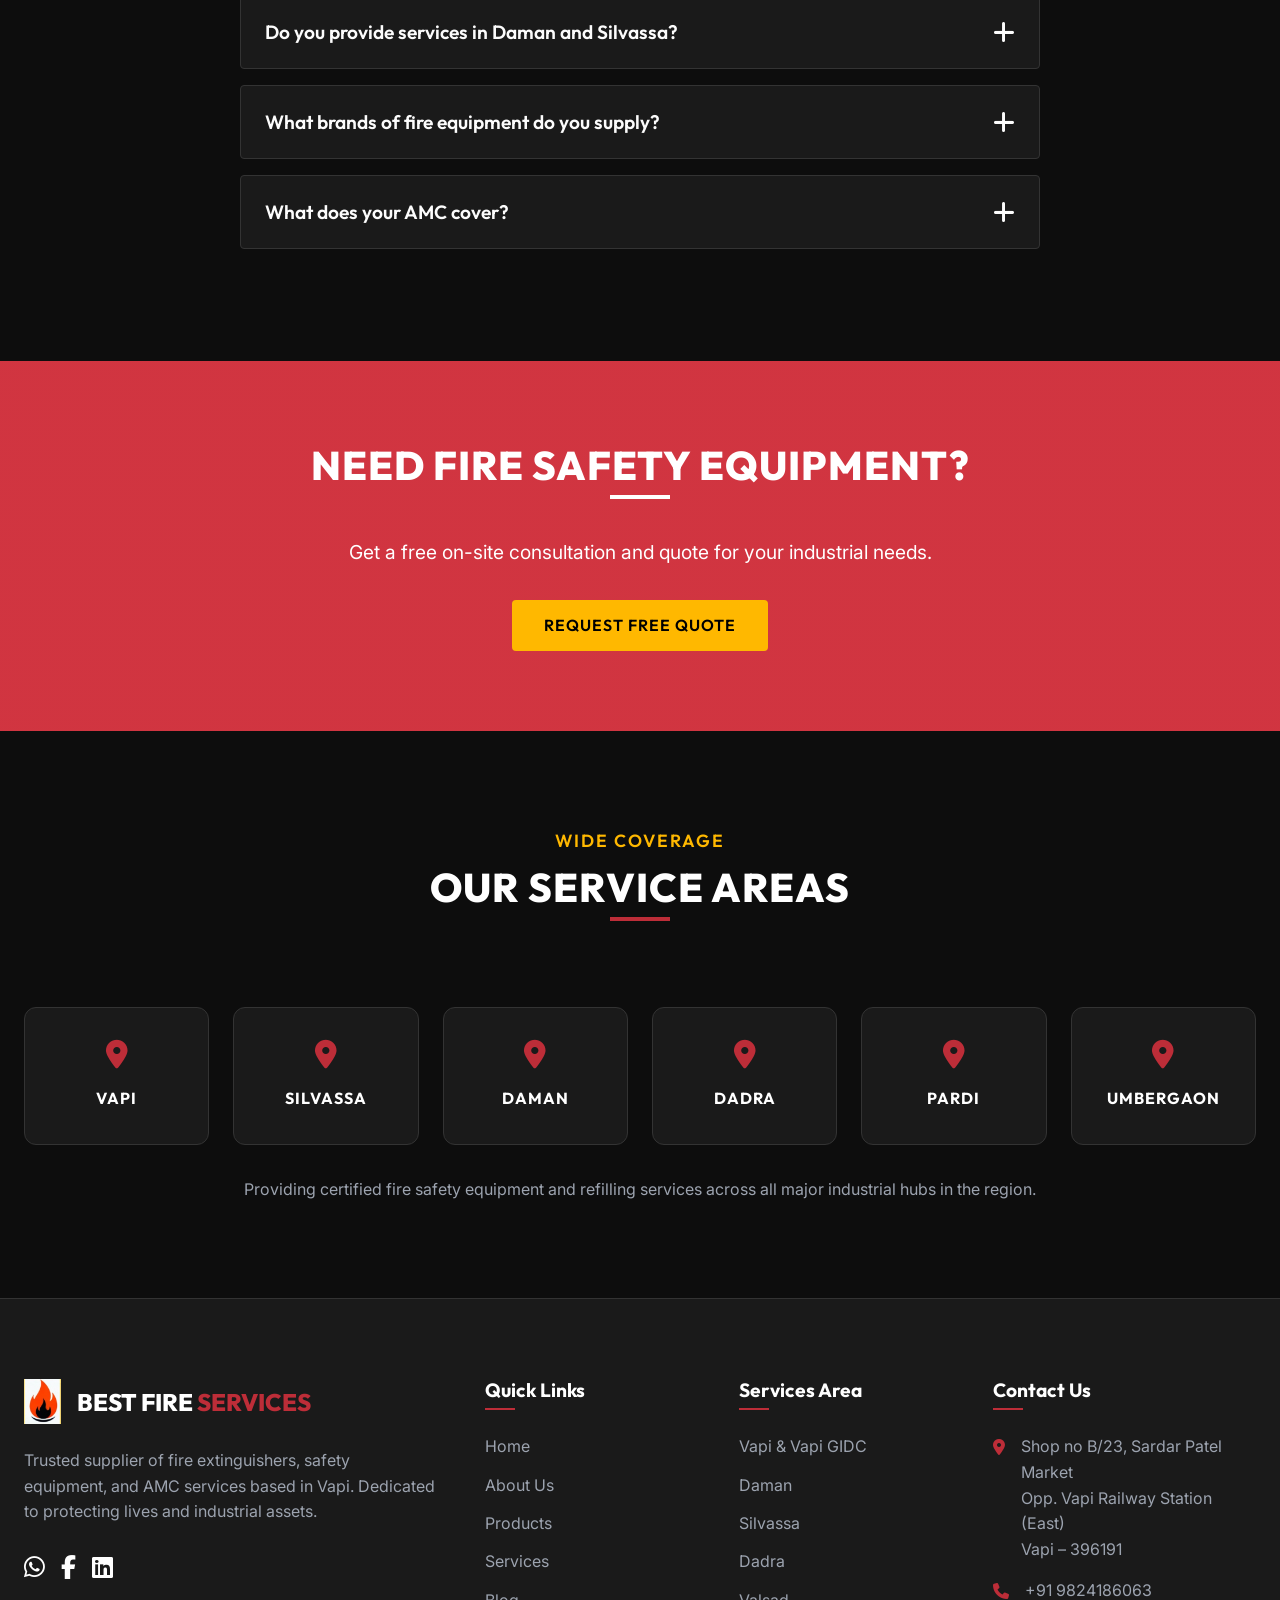
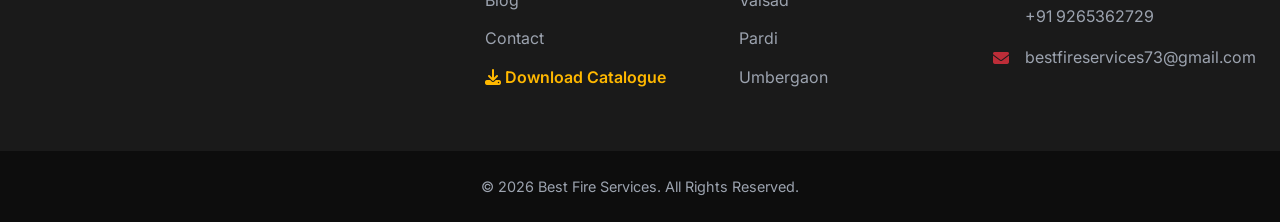
==== commit eb228b21: "ui related and some plus minor changes" ====
--- a/index.html
+++ b/index.html
@@ -7,38 +7,54 @@
     <meta http-equiv="X-UA-Compatible" content="ie=edge">
 
     <!-- Primary Meta Tags -->
-    <title>Best Fire Services | Top Fire Extinguisher Supplier in Vapi</title>
-    <meta name="title" content="Best Fire Services | Top Fire Extinguisher Supplier in Vapi">
+    <title>Best Fire Services | ABC, CO2 & Fire Extinguisher Supplier & Refilling in Vapi, Silvassa, Daman</title>
+    <meta name="title"
+        content="Best Fire Services | ABC, CO2 & Fire Extinguisher Supplier & Refilling in Vapi, Silvassa, Daman">
     <meta name="description"
-        content="Trusted supplier of ISI certified fire extinguishers, fire safety equipment, and AMC services in Vapi, Daman, and Silvassa. Get a free quote today.">
+        content="Certified fire extinguisher supplier and refilling services. Serving Vapi, Silvassa, Daman, Dadra, Pardi, and Umbergaon. We stock ABC (2kg, 5kg, 9kg), CO2 (4.5kg, 9kg), Foam 9L, Trolleys, and Accessories.">
 
     <!-- Open Graph / Facebook -->
     <meta property="og:type" content="website">
     <meta property="og:url" content="https://bestfireservices.in/">
-    <meta property="og:title" content="Best Fire Services | Top Fire Extinguisher Supplier in Vapi">
+    <meta property="og:title"
+        content="Best Fire Services | ABC, CO2 & Fire Extinguisher Supplier & Refilling in Vapi, Silvassa, Daman">
     <meta property="og:description"
-        content="Trusted supplier of ISI certified fire extinguishers, fire safety equipment, and AMC services in Vapi, Daman, and Silvassa. Get a free quote today.">
+        content="Certified fire extinguisher supplier and refilling services. Serving Vapi, Silvassa, Daman, Dadra, Pardi, and Umbergaon. We stock ABC (2kg, 5kg, 9kg), CO2 (4.5kg, 9kg), Foam 9L, Trolleys, and Accessories.">
     <meta property="og:image"
         content="https://images.unsplash.com/photo-1544976766-2615fed2b047?ixlib=rb-4.0.3&auto=format&fit=crop&w=1200&q=80">
 
-    <!-- Schema.org for Local Business -->
+    <!-- Schema.org for Fire Protection Service -->
     <script type="application/ld+json">
     {
       "@context": "https://schema.org",
-      "@type": "LocalBusiness",
+      "@type": "FireProtectionService",
       "name": "Best Fire Services",
-      "image": "https://images.unsplash.com/photo-1544976766-2615fed2b047?ixlib=rb-4.0.3",
+      "image": "https://bestfireservices.in/logo.png",
+      "url": "https://bestfireservices.in",
       "telephone": "+919824186063",
-      "email": "bestfireservices73@gmail.com",
       "address": {
         "@type": "PostalAddress",
-        "streetAddress": "Shop no B/23, Sardar Patel Market",
+        "streetAddress": "Shop no B/23, Sardar Patel Market, Opp. Vapi Railway Station (East)",
         "addressLocality": "Vapi",
         "addressRegion": "Gujarat",
         "postalCode": "396191",
         "addressCountry": "IN"
       },
-      "url": "https://bestfireservices.in/"
+      "areaServed": [
+        {"@type": "City", "name": "Vapi"},
+        {"@type": "City", "name": "Silvassa"},
+        {"@type": "City", "name": "Daman"},
+        {"@type": "City", "name": "Dadra"},
+        {"@type": "City", "name": "Pardi"},
+        {"@type": "City", "name": "Umbergaon"}
+      ],
+      "hasItemOffered": [
+        { "@type": "Service", "name": "Fire Extinguisher Refilling (ABC, CO2, Foam, Water)" },
+        { "@type": "Product", "name": "ABC Powder Fire Extinguishers (2kg, 5kg, 9kg)" },
+        { "@type": "Product", "name": "CO2 Fire Extinguishers (4.5kg, 9kg)" },
+        { "@type": "Product", "name": "Mechanical Foam 9L Fire Extinguisher" },
+        { "@type": "Product", "name": "Fire Extinguisher Trolleys & Fire Safety Accessories" }
+      ]
     }
     </script>
 
@@ -59,23 +75,32 @@
         <div class="loader"></div>
     </div>
 
+    <!-- Global Sticky Wrapper -->
+    <div class="sticky-wrapper">
     <!-- Topbar -->
-    <div class="topbar">
-        <div class="container topbar-inner" style="align-items: center;">
-            <div
-                style="display: flex; align-items: center; margin-right: 15px; border-right: 1px solid rgba(255,255,255,0.2); padding-right: 15px;">
-                <img src="/assets/images/ganesha_om.png" alt="Auspicious Symbol"
-                    style="height: 38px; border-radius: 4px; border: 1px solid var(--primary-color); box-shadow: 0 0 10px rgba(230, 57, 70, 0.4);">
-            </div>
-            <div style="flex: 1; display: flex; justify-content: space-between;">
-                <div class="topbar-contact">
-                    <a href="tel:+919824186063"><i class="fa-solid fa-phone"></i> +91 9824186063</a>
-                    <a href="mailto:bestfireservices73@gmail.com"><i class="fa-solid fa-envelope"></i>
-                        bestfireservices73@gmail.com</a>
-                    <span><i class="fa-solid fa-location-dot"></i> Sardar Patel Market, Vapi</span>
-                </div>
-                <div class="topbar-social">
-                    <span><i class="fa-solid fa-clock"></i> Mon-Sat: 9:00 AM - 8:00 PM</span>
+            <div class="topbar">
+        <div class="container topbar-inner" style="display: flex; justify-content: space-between; align-items: center; width: 100%;">
+            <div class="topbar-left">
+                <div class="auspicious-symbol-wrapper">
+                    <img src="/assets/images/ganesha_om.png" alt="Auspicious Symbol" class="auspicious-symbol">
+                </div>
+            </div>
+            
+            <div class="topbar-center" style="display: flex; gap: 1.5rem; justify-content: center; flex: 1;">
+                <div class="topbar-item">
+                    <a href="tel:+919824186063"><i class="icon-phone"></i> +91 9824186063</a>
+                </div>
+                <div class="topbar-item">
+                    <a href="mailto:bestfireservices73@gmail.com"><i class="icon-email"></i> bestfireservices73@gmail.com</a>
+                </div>
+                <div class="topbar-item">
+                    <span><i class="icon-location"></i> Sardar Patel Market, Vapi</span>
+                </div>
+            </div>
+
+            <div class="topbar-right">
+                <div class="topbar-item">
+                    <span><i class="icon-clock"></i> Mon-Sat: 10:00 AM - 6:00 PM</span>
                 </div>
             </div>
         </div>
@@ -85,9 +110,8 @@
     <header class="header">
         <div class="container nav-container">
             <a href="/" class="logo">
-                <img src="/assets/images/logo.png" alt="Best Fire Services Logo"
-                    style="height: 45px; width: auto; margin-right: 0.5rem;">
-                <div>Best Fire <span>Services</span></div>
+                <img src="/assets/images/logo.png" alt="Best Fire Services Logo" width="45" height="45">
+                <div class="logo-text">Best Fire <span>Services</span></div>
             </a>
 
             <nav class="nav-menu">
@@ -97,17 +121,35 @@
                 <a href="services.html" class="nav-link">Services</a>
                 <a href="blog.html" class="nav-link">Blog</a>
                 <a href="contact.html" class="nav-link">Contact</a>
+
+                <!-- Mobile Only Contact Info -->
+                <div class="mobile-contact-info">
+                    <a href="tel:+919824186063" class="mobile-contact-item"><i class="icon-phone"></i> +91 9824186063</a>
+                    <a href="mailto:bestfireservices73@gmail.com" class="mobile-contact-item"><i class="icon-email"></i> bestfireservices73@gmail.com</a>
+                    <div class="mobile-contact-item"><i class="icon-location"></i> Sardar Patel Market, Vapi</div>
+                    <div class="mobile-social-drawer">
+                        <a href="https://wa.me/919824186063" target="_blank"><i class="icon-whatsapp"></i></a>
+                        <a href="#"><i class="icon-facebook"></i></a>
+                        <a href="#"><i class="icon-linkedin"></i></a>
+                    </div>
+                </div>
             </nav>
 
-            <div class="nav-actions">
-                <a href="contact.html" class="btn btn-primary"><i class="fa-solid fa-bolt"></i> Get Quote</a>
+                        <div class="nav-actions">
+                <a href="tel:+919824186063" class="btn btn-secondary btn-call-header">
+                    <i class="icon-phone"></i>
+                    <span>CALL NOW</span>
+                </a>
                 <button class="hamburger">
-                    <i class="fa-solid fa-bars"></i>
+                    <i class="icon-menu"></i>
                 </button>
             </div>
         </div>
     </header>
-
+    </div>
+
+    <!-- Mobile Menu Overlay -->
+    <div class="menu-overlay"></div>
     <!-- Hero Section -->
     <section class="hero hero-centered">
         <div class="hero-bg"></div>
@@ -128,7 +170,10 @@
                 </div>
                 <div class="hero-showcase-side reveal">
                     <img src="/assets/images/hero_products_showcase1.jpg"
-                        alt="Best Fire Services - Complete Fire Safety Equipment Range" class="hero-showcase-img">
+                        alt="Best Fire Services - Complete Fire Safety Equipment Range" 
+                        class="hero-showcase-img" 
+                        width="600" height="400"
+                        fetchpriority="high">
                 </div>
             </div>
         </div>
@@ -183,7 +228,7 @@
                         <p class="card-desc">Multi-purpose extinguisher suitable for Class A, B, and C fires. Available
                             in 1kg to 9kg capacities. ISI approved.</p>
                         <a href="products.html" class="text-primary font-weight-bold">View Details <i
-                                class="fa-solid fa-arrow-right"></i></a>
+                                class="icon-arrow-right"></i></a>
                     </div>
                 </div>
 
@@ -195,7 +240,7 @@
                         <p class="card-desc">Ideal for electrical fires and flammable liquids. Available in 2kg, 4.5kg,
                             and 9kg trolley configurations.</p>
                         <a href="products.html" class="text-primary font-weight-bold">View Details <i
-                                class="fa-solid fa-arrow-right"></i></a>
+                                class="icon-arrow-right"></i></a>
                     </div>
                 </div>
 
@@ -207,7 +252,7 @@
                         <p class="card-desc">Complete range of fire hose boxes, alarm systems, sprinklers, helmets,
                             gloves, and safety signage components.</p>
                         <a href="products.html" class="text-primary font-weight-bold">View Details <i
-                                class="fa-solid fa-arrow-right"></i></a>
+                                class="icon-arrow-right"></i></a>
                     </div>
                 </div>
             </div>
@@ -229,7 +274,7 @@
             <div class="grid-3 reveal" style="margin-top: 3rem;">
                 <div class="card text-center" style="background: var(--bg-color);">
                     <div class="card-content">
-                        <i class="fa-solid fa-wrench card-icon"></i>
+                        <i class="icon-installation card-icon"></i>
                         <h3 class="card-title">Installation</h3>
                         <p class="card-desc">Professional mounting and installation of fire extinguishers, alarms, and
                             hydrant systems compliant with local safety codes.</p>
@@ -238,7 +283,7 @@
 
                 <div class="card text-center" style="background: var(--bg-color);">
                     <div class="card-content">
-                        <i class="fa-solid fa-arrows-rotate card-icon"></i>
+                        <i class="icon-refilling card-icon"></i>
                         <h3 class="card-title">Refilling</h3>
                         <p class="card-desc">Prompt and certified refilling services for all types of fire extinguishers
                             using standard approved chemical agents.</p>
@@ -247,7 +292,7 @@
 
                 <div class="card text-center" style="background: var(--bg-color);">
                     <div class="card-content">
-                        <i class="fa-solid fa-file-contract card-icon"></i>
+                        <i class="icon-amc card-icon"></i>
                         <h3 class="card-title">AMC Services</h3>
                         <p class="card-desc">Comprehensive Annual Maintenance Contracts ensuring your fire safety
                             systems are always fully operational.</p>
@@ -268,11 +313,11 @@
             <div class="grid-3 reveal" style="margin-top: 3rem;">
                 <!-- Review 1 -->
                 <div class="testimonial-card">
-                    <i class="fa-solid fa-quote-right quote-icon"></i>
+                    <i class="icon-testimonial card-icon"></i>
                     <div class="stars">
-                        <i class="fa-solid fa-star"></i><i class="fa-solid fa-star"></i><i
-                            class="fa-solid fa-star"></i><i class="fa-solid fa-star"></i><i
-                            class="fa-solid fa-star"></i>
+                        <i class="icon-star"></i><i class="icon-star"></i><i
+                            class="icon-star"></i><i class="icon-star"></i><i
+                            class="icon-star"></i>
                     </div>
                     <p class="testimonial-text">"Best Fire Services provides the fastest refilling turnaround in Vapi
                         GIDC. Highly reliable and their AMC has given us true peace of mind."</p>
@@ -383,7 +428,7 @@
                 <div class="faq-item">
                     <button class="faq-question">
                         How often should I refill my fire extinguisher?
-                        <i class="fa-solid fa-plus icon"></i>
+                        <i class="icon-faq-plus icon"></i>
                     </button>
                     <div class="faq-answer">
                         <p>Most fire extinguishers should be inspected annually. Refilling is required immediately after
@@ -395,7 +440,7 @@
                 <div class="faq-item">
                     <button class="faq-question">
                         Do you provide services in Daman and Silvassa?
-                        <i class="fa-solid fa-plus icon"></i>
+                        <i class="icon-faq-plus icon"></i>
                     </button>
                     <div class="faq-answer">
                         <p>Yes, our primary service area includes Vapi, Vapi GIDC, Daman, Silvassa, Dadra, Valsad,
@@ -406,7 +451,7 @@
                 <div class="faq-item">
                     <button class="faq-question">
                         What brands of fire equipment do you supply?
-                        <i class="fa-solid fa-plus icon"></i>
+                        <i class="icon-faq-plus icon"></i>
                     </button>
                     <div class="faq-answer">
                         <p>We supply top industry brands including Mahavir, Stopfast, Safire, Safepro, Safetyone, and
@@ -417,7 +462,7 @@
                 <div class="faq-item">
                     <button class="faq-question">
                         What does your AMC cover?
-                        <i class="fa-solid fa-plus icon"></i>
+                        <i class="icon-faq-plus icon"></i>
                     </button>
                     <div class="faq-answer">
                         <p>Our Annual Maintenance Contract covers routine visual inspections, functional testing,
@@ -437,6 +482,23 @@
                 industrial needs.</p>
             <a href="contact.html" class="btn btn-primary"
                 style="background-color: var(--secondary-color); color: var(--black);">Request Free Quote</a>
+        </div>
+    </section>
+
+    <!-- Areas We Serve Section -->
+    <section class="section service-areas-minimal">
+        <div class="container text-center reveal">
+            <span class="section-subtitle">Wide Coverage</span>
+            <h2 class="section-title center">Our Service Areas</h2>
+            <div class="service-areas-grid">
+                <div class="area-item"><i class="icon-location"></i> <span>Vapi</span></div>
+                <div class="area-item"><i class="icon-location"></i> <span>Silvassa</span></div>
+                <div class="area-item"><i class="icon-location"></i> <span>Daman</span></div>
+                <div class="area-item"><i class="icon-location"></i> <span>Dadra</span></div>
+                <div class="area-item"><i class="icon-location"></i> <span>Pardi</span></div>
+                <div class="area-item"><i class="icon-location"></i> <span>Umbergaon</span></div>
+            </div>
+            <p class="text-muted" style="margin-top: 2rem; max-width: 800px; margin-left: auto; margin-right: auto;">Providing certified fire safety equipment and refilling services across all major industrial hubs in the region.</p>
         </div>
     </section>
 
@@ -454,11 +516,11 @@
                         based in Vapi. Dedicated to protecting lives and industrial assets.</p>
                     <div class="topbar-social" style="display: flex; gap: 1rem;">
                         <a href="https://wa.me/919824186063" target="_blank"
-                            style="color: var(--white); font-size: 1.5rem;"><i class="fa-brands fa-whatsapp"></i></a>
+                            style="color: var(--white); font-size: 1.5rem;"><i class="icon-whatsapp"></i></a>
                         <a href="#" style="color: var(--white); font-size: 1.5rem;"><i
-                                class="fa-brands fa-facebook"></i></a>
+                                class="icon-facebook"></i></a>
                         <a href="#" style="color: var(--white); font-size: 1.5rem;"><i
-                                class="fa-brands fa-linkedin"></i></a>
+                                class="icon-linkedin"></i></a>
                     </div>
                 </div>
 
@@ -472,7 +534,7 @@
                         <li><a href="blog.html">Blog</a></li>
                         <li><a href="contact.html">Contact</a></li>
                         <li><a href="about.html#downloads" style="color: var(--secondary-color); font-weight: 600;"><i
-                                    class="fa-solid fa-download" style="margin-right: 0.3rem;"></i>Download
+                                    class="icon-download" style="margin-right: 0.3rem;"></i>Download
                                 Catalogue</a></li>
                     </ul>
                 </div>
@@ -494,16 +556,16 @@
                     <h3>Contact Us</h3>
                     <ul class="footer-contact">
                         <li>
-                            <i class="fa-solid fa-location-dot icon"></i>
+                            <i class="icon-location icon"></i>
                             <span>Shop no B/23, Sardar Patel Market<br>Opp. Vapi Railway Station (East)<br>Vapi –
                                 396191</span>
                         </li>
                         <li>
-                            <i class="fa-solid fa-phone icon"></i>
+                            <i class="icon-phone icon"></i>
                             <span>+91 9824186063<br>+91 9265362729</span>
                         </li>
                         <li>
-                            <i class="fa-solid fa-envelope icon"></i>
+                            <i class="icon-email icon"></i>
                             <span>bestfireservices73@gmail.com</span>
                         </li>
                     </ul>
@@ -521,16 +583,16 @@
     <!-- Floating Actions -->
     <div class="floating-actions">
         <a href="https://wa.me/919824186063" target="_blank" class="fab fab-whatsapp" aria-label="Chat on WhatsApp">
-            <i class="fa-brands fa-whatsapp"></i>
+            <i class="icon-whatsapp"></i>
         </a>
         <a href="#" class="fab fab-up" aria-label="Back to Top">
-            <i class="fa-solid fa-angle-up"></i>
+            <i class="icon-up-arrow"></i>
         </a>
     </div>
 
     <!-- Sticky Mobile Call Button -->
     <a href="tel:+919824186063" class="sticky-mobile-call">
-        <i class="fa-solid fa-phone"></i> CALL NOW
+        <i class="icon-phone"></i> CALL NOW
     </a>
 
     <!-- Scripts -->
--- a/css/style.css
+++ b/css/style.css
@@ -9,19 +9,19 @@
 
 :root {
   /* Core Base Colors */
-  --bg-color: #0a0a0a; /* Deep Black Background */
-  --surface-color: #141414; /* Dark Surface */
-  --surface-light: #222222;
+  --bg-color: #0d0d0d; /* Slightly deeper black */
+  --surface-color: #1a1a1a; 
+  --surface-light: #2a2a2a;
   
-  /* Brand Colors */
-  --primary-color: #e63946; /* Red Accent */
-  --primary-hover: #ff4d5a;
-  --secondary-color: #ffb703; /* Yellow Accent */
-  --secondary-light: #ffd166;
+  /* Brand Colors - Standardized Industrial */
+  --primary-color: #bd2d38; /* Muted Safety Red */
+  --primary-hover: #d1323f;
+  --secondary-color: #FFB800; /* Industrial Yellow */
+  --secondary-light: #ffc933;
   
   /* Text Colors */
-  --text-main: #f4f4f5; /* Readability on dark */
-  --text-muted: #a1a1aa;
+  --text-main: #fcfcfc;
+  --text-muted: #9ca3af;
   --heading-color: #ffffff;
   
   /* Legacy/Utility */
@@ -138,13 +138,21 @@
 .text-muted { color: var(--text-muted); }
 
 .section-title {
-  font-size: 2.5rem;
+  font-size: clamp(2rem, 5vw, 2.5rem);
   font-weight: 800;
   text-transform: uppercase;
   margin-bottom: 3rem;
   letter-spacing: 1px;
   position: relative;
   display: inline-block;
+}
+
+.hero-title {
+  font-size: clamp(2.2rem, 8vw, 3.8rem);
+  font-weight: 900;
+  line-height: 1.05; /* Tighter for mobile punchiness */
+  margin-bottom: 1.5rem;
+  letter-spacing: -1px;
 }
 
 .section-title::after {
@@ -179,6 +187,7 @@
   align-items: center;
   justify-content: center;
   padding: 0.8rem 2rem;
+  min-height: 48px; /* Thumb-friendly */
   font-family: var(--font-heading);
   font-weight: 600;
   font-size: 1rem;
@@ -220,9 +229,29 @@
 }
 
 .btn-secondary:hover {
-  background-color: #e6a500;
+  background-color: var(--secondary-light);
   color: var(--black);
   transform: translateY(-2px);
+}
+
+/* Permanent Call Now Header Button */
+.btn-call-header {
+  font-size: 0.85rem;
+  padding: 0.6rem 1.5rem;
+  border-radius: 6px;
+  background-color: #FFB800 !important;
+  color: #000000 !important;
+  font-weight: 800;
+  transition: transform 0.2s ease, box-shadow 0.2s ease;
+}
+
+.btn-call-header:hover {
+  transform: scale(1.05);
+  box-shadow: 0 4px 12px rgba(255, 184, 0, 0.4);
+}
+
+.btn-call-header:active {
+  transform: scale(0.98);
 }
 
 /* Preloader */
@@ -250,10 +279,19 @@
   100% { transform: rotate(360deg); }
 }
 
+/* Global Sticky Wrapper */
+.sticky-wrapper {
+  position: sticky;
+  top: 0;
+  z-index: 3000;
+  width: 100%;
+  box-shadow: var(--header-shadow);
+}
+
 /* Header & Navbar */
 .header {
-  position: absolute;
-  top: var(--topbar-height);
+  position: relative;
+  top: 0;
   left: 0;
   width: 100%;
   z-index: 1000;
@@ -263,16 +301,6 @@
   border-bottom: 1px solid var(--border-color);
 }
 
-.header.sticky {
-  position: fixed;
-  top: 0;
-  background-color: var(--header-bg);
-  backdrop-filter: blur(10px);
-  padding: 0;
-  box-shadow: var(--header-shadow);
-  border-bottom: 1px solid var(--border-color);
-}
-
 .nav-container {
   display: flex;
   justify-content: space-between;
@@ -302,14 +330,20 @@
 
 .nav-menu {
   display: flex;
-  gap: 2rem;
+  gap: 20px;
 }
 
 .nav-link {
   color: var(--nav-text);
-  font-weight: 500;
+  font-family: var(--font-heading);
+  font-weight: 700;
   font-size: 1rem;
   position: relative;
+  transition: color 0.2s ease;
+}
+
+.nav-link:hover {
+  color: #E31E24; /* Safety Red */
 }
 
 .nav-link::after {
@@ -343,11 +377,14 @@
 
 /* Topbar */
 .topbar {
-  background-color: var(--topbar-bg);
-  color: var(--topbar-text);
-  padding: 0.5rem 0;
-  font-size: 0.85rem;
-  font-weight: 500;
+  background-color: var(--primary-color);
+  color: var(--white);
+  padding: 0.25rem 0;
+  font-size: 0.8rem;
+  font-weight: 600;
+  border-bottom: 1px solid rgba(255,255,255,0.15);
+  position: relative;
+  z-index: 3001; 
 }
 
 .topbar-inner {
@@ -356,21 +393,110 @@
   align-items: center;
 }
 
-.topbar-contact, .topbar-social {
-  display: flex;
+.topbar-left, .topbar-right {
+  display: flex;
+  align-items: center;
   gap: 1.5rem;
-  align-items: center;
+}
+
+.topbar-divider {
+  width: 1px;
+  height: 18px;
+  background: rgba(255,255,255,0.3);
+}
+
+.topbar-item {
+  display: flex;
+  align-items: center;
+  gap: 0.5rem;
 }
 
 .topbar a {
-  color: var(--topbar-text);
+  color: var(--white);
   display: flex;
   align-items: center;
   gap: 0.4rem;
+  transition: opacity 0.2s;
 }
 
 .topbar a:hover {
   opacity: 0.8;
+}
+
+.auspicious-symbol-wrapper {
+  display: flex;
+  align-items: center;
+}
+
+.auspicious-symbol {
+  height: 32px;
+  border-radius: 4px;
+  border: 1px solid rgba(255,255,255,0.2);
+  background: white;
+  padding: 2px;
+}
+
+/* Service Areas Grid */
+.service-areas-grid {
+  display: grid;
+  grid-template-columns: repeat(auto-fit, minmax(180px, 1fr));
+  gap: 1.5rem;
+  margin-top: 3rem;
+}
+
+.area-item {
+  background: var(--surface-color);
+  padding: 2rem 1rem;
+  border-radius: 12px;
+  border: 1px solid var(--border-color);
+  transition: all var(--transition-normal);
+  display: flex;
+  flex-direction: column;
+  align-items: center;
+  gap: 1rem;
+}
+
+.area-item i {
+  color: var(--primary-color);
+  font-size: 1.8rem;
+}
+
+.area-item span {
+  font-weight: 700;
+  color: var(--white);
+  font-family: var(--font-heading);
+  text-transform: uppercase;
+  letter-spacing: 1px;
+}
+
+.area-item:hover {
+  border-color: var(--primary-color);
+  transform: translateY(-8px);
+  box-shadow: var(--shadow-glow);
+  background: var(--surface-light);
+}
+
+/* Mobile Menu Overlay */
+.menu-overlay {
+  position: fixed;
+  top: 0; left: 0; 
+  width: 100%; height: 100%;
+  background-color: rgba(0, 0, 0, 0.7);
+  backdrop-filter: blur(4px);
+  z-index: 2000; /* Drawer menu is technically inside header (2100), so 2000 is safe for backdrop */
+  opacity: 0;
+  visibility: hidden;
+  transition: all 0.4s ease;
+}
+
+.menu-overlay.active {
+  opacity: 1;
+  visibility: visible;
+}
+
+/* Hide mobile contact info on desktop */
+.mobile-contact-info {
+  display: none;
 }
 
 /* Hamburger Menu */
@@ -1258,189 +1384,6 @@
 }
 
 /* Responsive Design */
-@media (max-width: 1024px) {
-  .hero-title { font-size: 3.5rem; }
-  .about-grid { gap: 2rem; }
-  .footer-grid { grid-template-columns: 1fr 1fr; }
-}
-
-@media (max-width: 768px) {
-  .topbar { 
-    display: block; 
-    padding: 0.8rem 0;
-  }
-  
-  .topbar-inner {
-    flex-direction: column;
-    gap: 0.8rem;
-    text-align: center;
-    padding: 0.5rem 0;
-  }
-
-  /* Target the inner container of topbar content */
-  .topbar-inner > div:last-child {
-    flex-direction: column !important;
-    gap: 0.6rem;
-    width: 100%;
-  }
-
-  /* Hide the auspicious symbol on small mobile to save space */
-  .topbar-inner > div:first-child {
-    display: none !important;
-  }
-
-  .topbar-contact, .topbar-social {
-    flex-direction: column;
-    gap: 0.4rem;
-    width: 100%;
-  }
-
-  .topbar-contact a, .topbar-contact span, .topbar-social span {
-    justify-content: center;
-    font-size: 0.75rem;
-    white-space: normal;
-    text-align: center;
-  }
-
-  .header {
-    position: relative;
-    top: 0;
-  }
-
-  .header.sticky {
-    position: fixed;
-    top: 0;
-  }
-
-  /* Tighten Hero Spacing for Mobile */
-  .hero {
-    min-height: auto;
-    padding-top: 2rem;
-    padding-bottom: 2rem;
-  }
-
-  .hero-center-content {
-    padding: 1.5rem 0;
-    margin: 0;
-  }
-
-  .hero-label {
-    margin-bottom: 0.8rem;
-    font-size: 0.75rem;
-  }
-
-  .hero-title-dark {
-    font-size: 2rem;
-    margin-bottom: 0.8rem;
-  }
-
-  .hero-title-accent {
-    font-size: 2.2rem;
-  }
-
-  .hero-desc-dark {
-    font-size: 0.95rem;
-    margin-bottom: 1.5rem;
-    padding: 0 1rem;
-  }
-
-  .hero-buttons-center {
-    gap: 0.8rem;
-  }
-
-  .hero-showcase-img {
-    margin-top: 1rem;
-  }
-  
-  .hamburger { display: block; }
-  
-  .nav-menu {
-    position: fixed;
-    top: 0;
-    left: -100%;
-    width: 100%;
-    height: 100vh;
-    background-color: rgba(10, 10, 10, 0.98);
-    backdrop-filter: blur(15px);
-    flex-direction: column;
-    align-items: center;
-    justify-content: center;
-    transition: all 0.5s cubic-bezier(0.77, 0, 0.175, 1);
-    z-index: 999;
-    padding: 2rem;
-  }
-  
-  .nav-menu.active { left: 0; }
-
-  .nav-menu .nav-link {
-    font-size: 1.8rem;
-    font-family: var(--font-heading);
-    font-weight: 800;
-    margin: 1rem 0;
-    text-transform: uppercase;
-    letter-spacing: 2px;
-    color: var(--white);
-    transition: color 0.3s ease;
-    width: 100%;
-    text-align: center;
-    border-bottom: 1px solid rgba(255,255,255,0.05);
-    padding-bottom: 1rem;
-  }
-
-  .nav-menu .nav-link:last-child {
-    border-bottom: none;
-    color: var(--secondary-color);
-  }
-
-  .nav-menu .nav-link:hover {
-    color: var(--primary-color);
-  }
-  
-  .nav-actions .btn { display: none; }
-  
-  .hamburger {
-    display: block;
-    position: relative;
-    z-index: 1000;
-    background: var(--primary-color);
-    width: 45px;
-    height: 45px;
-    border-radius: 4px;
-    display: flex;
-    align-items: center;
-    justify-content: center;
-    box-shadow: 0 4px 10px rgba(230, 57, 70, 0.3);
-  }
-  
-  .about-grid { grid-template-columns: 1fr; }
-  
-  .stat-box {
-    bottom: 20px;
-    right: 20px;
-  }
-  
-  .footer-grid { grid-template-columns: 1fr; }
-  
-  .sticky-mobile-call { display: block; }
-  
-  .floating-actions {
-    bottom: 5rem; /* space for mobile call button */
-  }
-
-  /* Improved Mobile Professional Look */
-  .page-header { padding: 8rem 0 4rem; }
-  .page-title { font-size: 2.5rem; }
-  
-  .modal-body { padding: 1.5rem; }
-  .modal-lead { font-size: 1.1rem; }
-  
-  .extinguisher-table { font-size: 0.85rem; }
-  .extinguisher-table td, .extinguisher-table th { padding: 0.75rem 0.5rem; }
-
-  .hero-title { font-size: 2.8rem; }
-  .section-title { font-size: 2rem; }
-}
-
 /* Page Header for Inner Pages */
 .page-header {
   padding: 10rem 0 5rem;
@@ -1461,3 +1404,263 @@
   gap: 0.5rem;
   color: var(--text-muted);
 }
+
+/* 
+=========================================================
+RESPONSIVE OVERRIDES (MOBILE & TABLET)
+=========================================================
+*/
+
+@media (max-width: 768px) {
+  /* Dynamic 2-Row Topbar for Mobile */
+  /* Dynamic Minimal Topbar for Mobile */
+  .topbar { 
+    padding: 0.3rem 0;
+    min-height: auto;
+  }
+  
+  .topbar-inner {
+    flex-direction: row !important;
+    justify-content: center !important;
+    gap: 0.5rem !important;
+    padding: 0 0.5rem !important;
+    flex-wrap: nowrap !important;
+  }
+
+  .topbar-left {
+    display: flex !important;
+    align-items: center !important;
+    margin: 0 !important;
+    padding: 0 !important;
+    width: auto !important;
+    border: none !important;
+  }
+
+  .auspicious-symbol-wrapper {
+    margin: 0 !important;
+    padding: 0 0.5rem 0 0 !important;
+    border-right: 1px solid rgba(255,255,255,0.3) !important;
+    border-bottom: none !important;
+    width: auto !important;
+  }
+
+  .auspicious-symbol {
+    height: 24px !important; /* Smaller, neater */
+    padding: 2px;
+  }
+
+  .topbar-center {
+    display: flex !important;
+    flex-direction: row !important;
+    flex-wrap: nowrap !important;
+    gap: 0.5rem !important;
+    width: auto !important;
+    padding-top: 0 !important;
+    border-top: none !important;
+    justify-content: flex-start !important;
+    flex: unset !important;
+  }
+
+  .topbar-center a {
+    display: flex !important;
+    align-items: center;
+    gap: 0.4rem;
+    font-size: 0.72rem !important;
+    font-weight: 700;
+  }
+  
+  /* Selectively hide less urgent info on mobile bar, showing ONLY email (2nd child) */
+  .topbar-center .topbar-item:not(:nth-child(2)), .topbar-right {
+    display: none !important;
+  }
+
+  .header {
+    position: relative; /* Fixed sticky by sticky-wrapper now */
+    top: 0;
+    height: 70px;
+    z-index: 2100;
+    padding: 0.5rem 0;
+  }
+
+  .nav-container {
+    height: 100%;
+    padding: 0 1rem;
+  }
+
+  .logo { 
+    display: flex;
+    align-items: center;
+    gap: 0.4rem;
+  }
+  
+  .logo img { height: 32px; }
+  .logo-text { 
+    font-size: 1rem; 
+    line-height: 1.1;
+    white-space: normal; 
+    font-weight: 800; 
+    display: flex;
+    flex-direction: column;
+  }
+
+  .nav-actions {
+    display: flex;
+    align-items: center;
+    gap: 0.5rem;
+  }
+
+  .btn-call-header {
+    display: flex !important;
+    flex-direction: row !important;
+    align-items: center !important;
+    justify-content: center !important;
+    gap: 0.35rem !important;
+    padding: 0 0.6rem !important;
+    font-size: 0.8rem !important;
+    height: 38px !important;
+    min-height: 38px !important; /* Stop stretching */
+    text-transform: uppercase;
+    border-radius: 6px !important;
+    width: max-content !important;
+  }
+
+  .btn-call-header span {
+    display: block !important;
+    max-width: 2.8rem;
+    line-height: 1.05 !important;
+    text-align: left !important;
+    font-size: 0.75rem !important;
+    white-space: normal !important;
+  }
+
+  @keyframes pulse-call-3d {
+    0% { transform: translateY(0) scale(1); box-shadow: 0 4px 0 #b38200; }
+    50% { transform: translateY(-2px) scale(1.03); box-shadow: 0 6px 15px rgba(255, 184, 0, 0.4); }
+    100% { transform: translateY(0) scale(1); box-shadow: 0 4px 0 #b38200; }
+  }
+
+  /* Side Drawer Navigation - Guaranteed Visibility */
+  .nav-menu {
+    position: fixed;
+    top: 0;
+    right: -100%;
+    width: 280px;
+    height: 100vh;
+    background: #0d0d0d; /* Clean dark-themed overlay */
+    box-shadow: -15px 0 40px rgba(0,0,0,0.8);
+    flex-direction: column;
+    align-items: flex-start;
+    justify-content: flex-start;
+    transition: right 0.4s cubic-bezier(0.77, 0, 0.175, 1);
+    z-index: 9999; /* Absolute Top Layer as requested */
+    padding: 2rem 1.5rem;
+    overflow-y: auto;
+    border-left: 1px solid var(--border-color);
+    display: flex !important;
+  }
+  
+  .nav-menu.active { 
+    right: 0 !important; 
+  }
+
+  .nav-menu .nav-link {
+    font-family: var(--font-heading);
+    font-size: 1.25rem;
+    font-weight: 700;
+    padding: 1.25rem 0;
+    width: 100%;
+    border-bottom: 1px solid rgba(255,255,255,0.05);
+    color: var(--white) !important;
+  }
+
+  .hamburger {
+    display: flex;
+    align-items: center;
+    justify-content: center;
+    z-index: 2600;
+    background: var(--primary-color);
+    width: 38px;
+    height: 38px;
+    border-radius: 4px;
+    box-shadow: 0 4px 12px rgba(189, 45, 56, 0.3);
+    color: white;
+  }
+  
+  .hamburger i {
+    font-size: 1.25rem;
+    color: white;
+  }
+
+  .section { padding: 4.5rem 0; }
+  .container { padding: 0 1rem; }
+
+  .page-header { padding: 5rem 1rem 3rem !important; }
+  .page-title { font-size: 2.2rem !important; }
+
+  .service-areas-grid { grid-template-columns: 1fr 1fr; gap: 0.75rem; }
+  .about-grid, .footer-grid { grid-template-columns: 1fr; gap: 2.5rem; }
+}
+
+/* 
+=========================================================
+ANTIGRAVITY SEMANTIC ICONS
+=========================================================
+*/
+
+[class^="icon-"], [class*=" icon-"] {
+  display: inline-block;
+  line-height: 1;
+  -webkit-font-smoothing: antialiased;
+  -moz-osx-font-smoothing: grayscale;
+  font-style: normal;
+  font-variant: normal;
+  text-rendering: auto;
+}
+
+/* Font Families */
+.icon-phone:before, .icon-email:before, .icon-location:before, .icon-clock:before,
+.icon-quote-request:before, .icon-menu:before, .icon-close:before, .icon-arrow-right:before,
+.icon-installation:before, .icon-refilling:before, .icon-amc:before, .icon-testimonial:before,
+.icon-star:before, .icon-star-half:before, .icon-faq-plus:before, .icon-download:before,
+.icon-send:before, .icon-up-arrow:before, .icon-loading:before {
+  font-family: "Font Awesome 6 Free" !important;
+  font-weight: 900;
+}
+
+.icon-whatsapp:before, .icon-facebook:before, .icon-linkedin:before {
+  font-family: "Font Awesome 6 Brands" !important;
+}
+
+/* Semantic Mappings */
+.icon-phone:before { content: "\f095"; }
+.icon-email:before { content: "\f0e0"; }
+.icon-location:before { content: "\f3c5"; }
+.icon-clock:before { content: "\f017"; }
+.icon-quote-request:before { content: "\f0e7"; }
+.icon-menu:before { content: "\f0c9"; }
+.icon-close:before { content: "\f00d"; }
+.icon-arrow-right:before { content: "\f061"; }
+.icon-installation:before { content: "\f0ad"; }
+.icon-refilling:before { content: "\f021"; }
+.icon-amc:before { content: "\f56c"; }
+.icon-testimonial:before { content: "\f10e"; }
+.icon-star:before { content: "\f005"; }
+.icon-star-half:before { content: "\f5c0"; }
+.icon-faq-plus:before { content: "\f067"; }
+.icon-download:before { content: "\f019"; }
+.icon-send:before { content: "\f1d8"; }
+.icon-up-arrow:before { content: "\f106"; }
+.icon-loading:before { content: "\f110"; }
+.icon-whatsapp:before { content: "\f232"; }
+.icon-facebook:before { content: "\f39e"; }
+.icon-linkedin:before { content: "\f08c"; }
+
+/* Icon Utilities */
+.icon-spin {
+  animation: icon-spinning-anim 2s infinite linear;
+}
+
+@keyframes icon-spinning-anim {
+  0%   { transform: rotate(0deg); }
+  100% { transform: rotate(359deg); }
+}
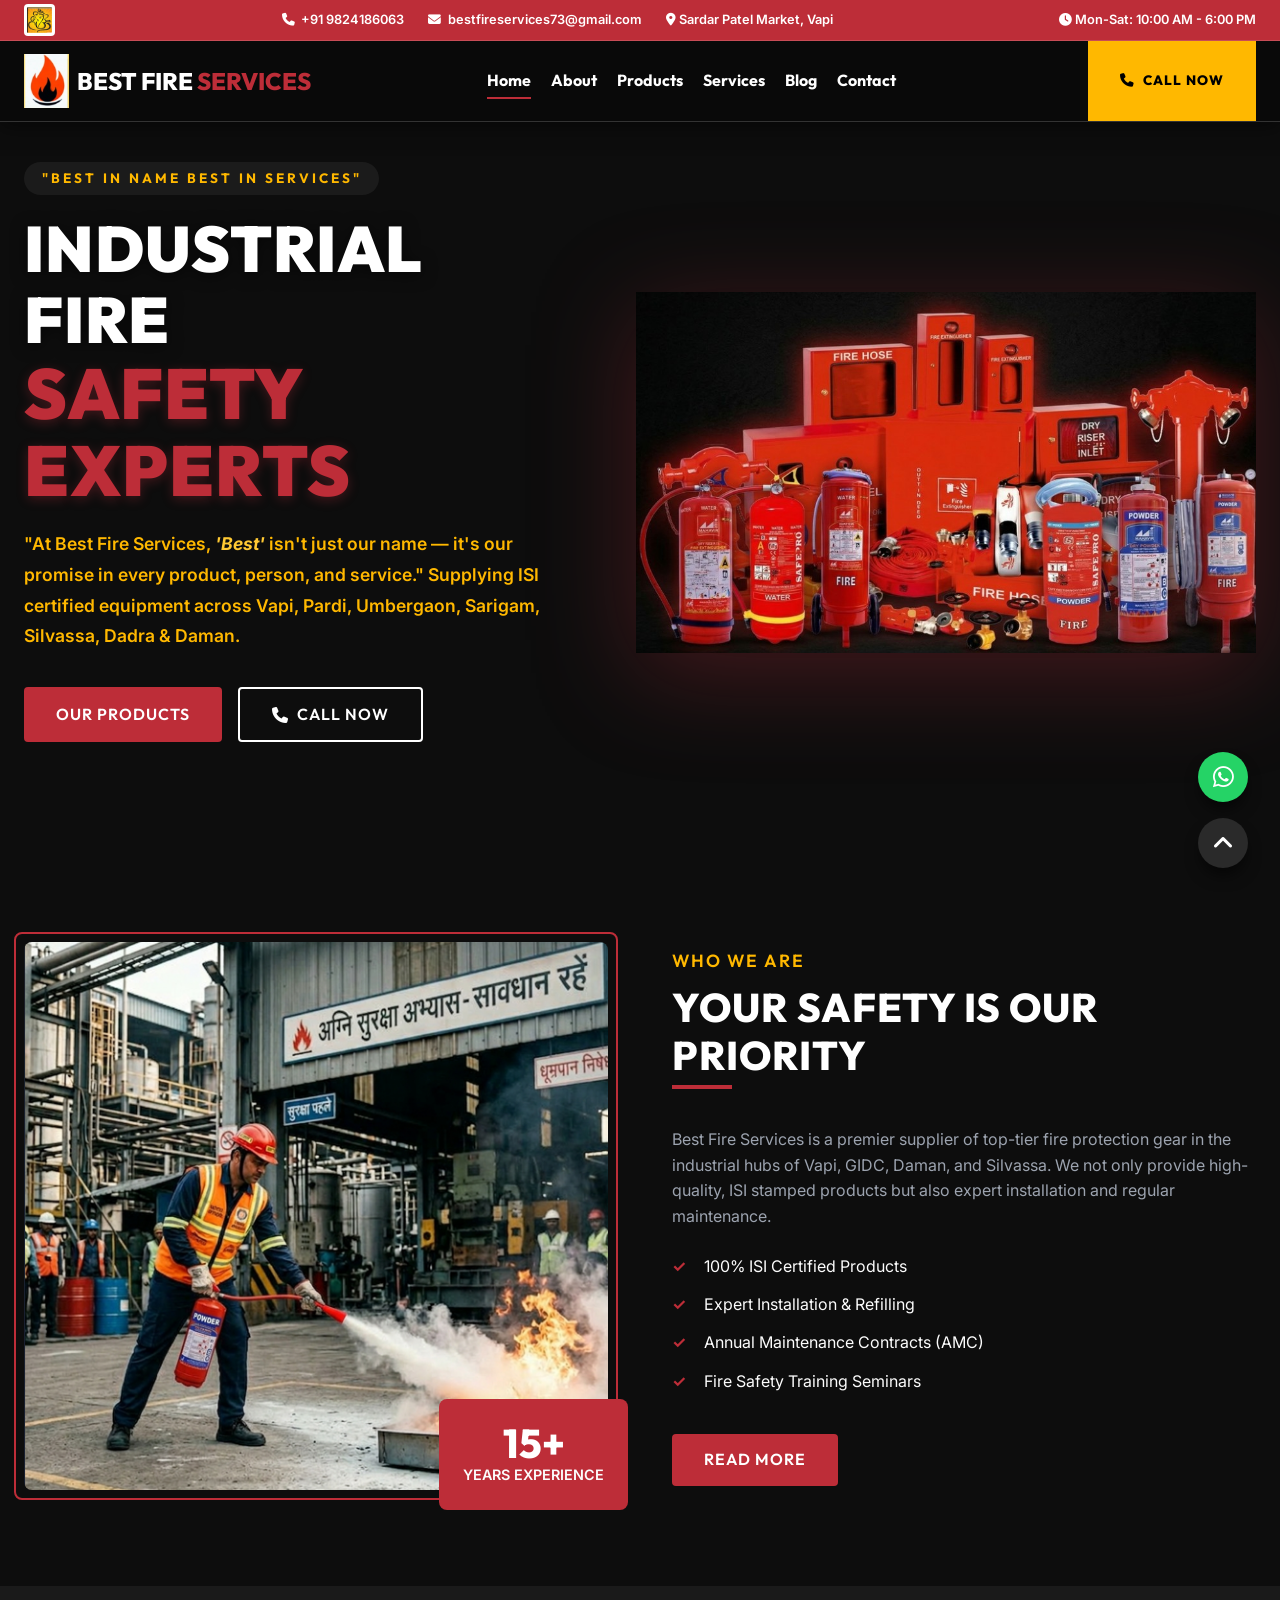
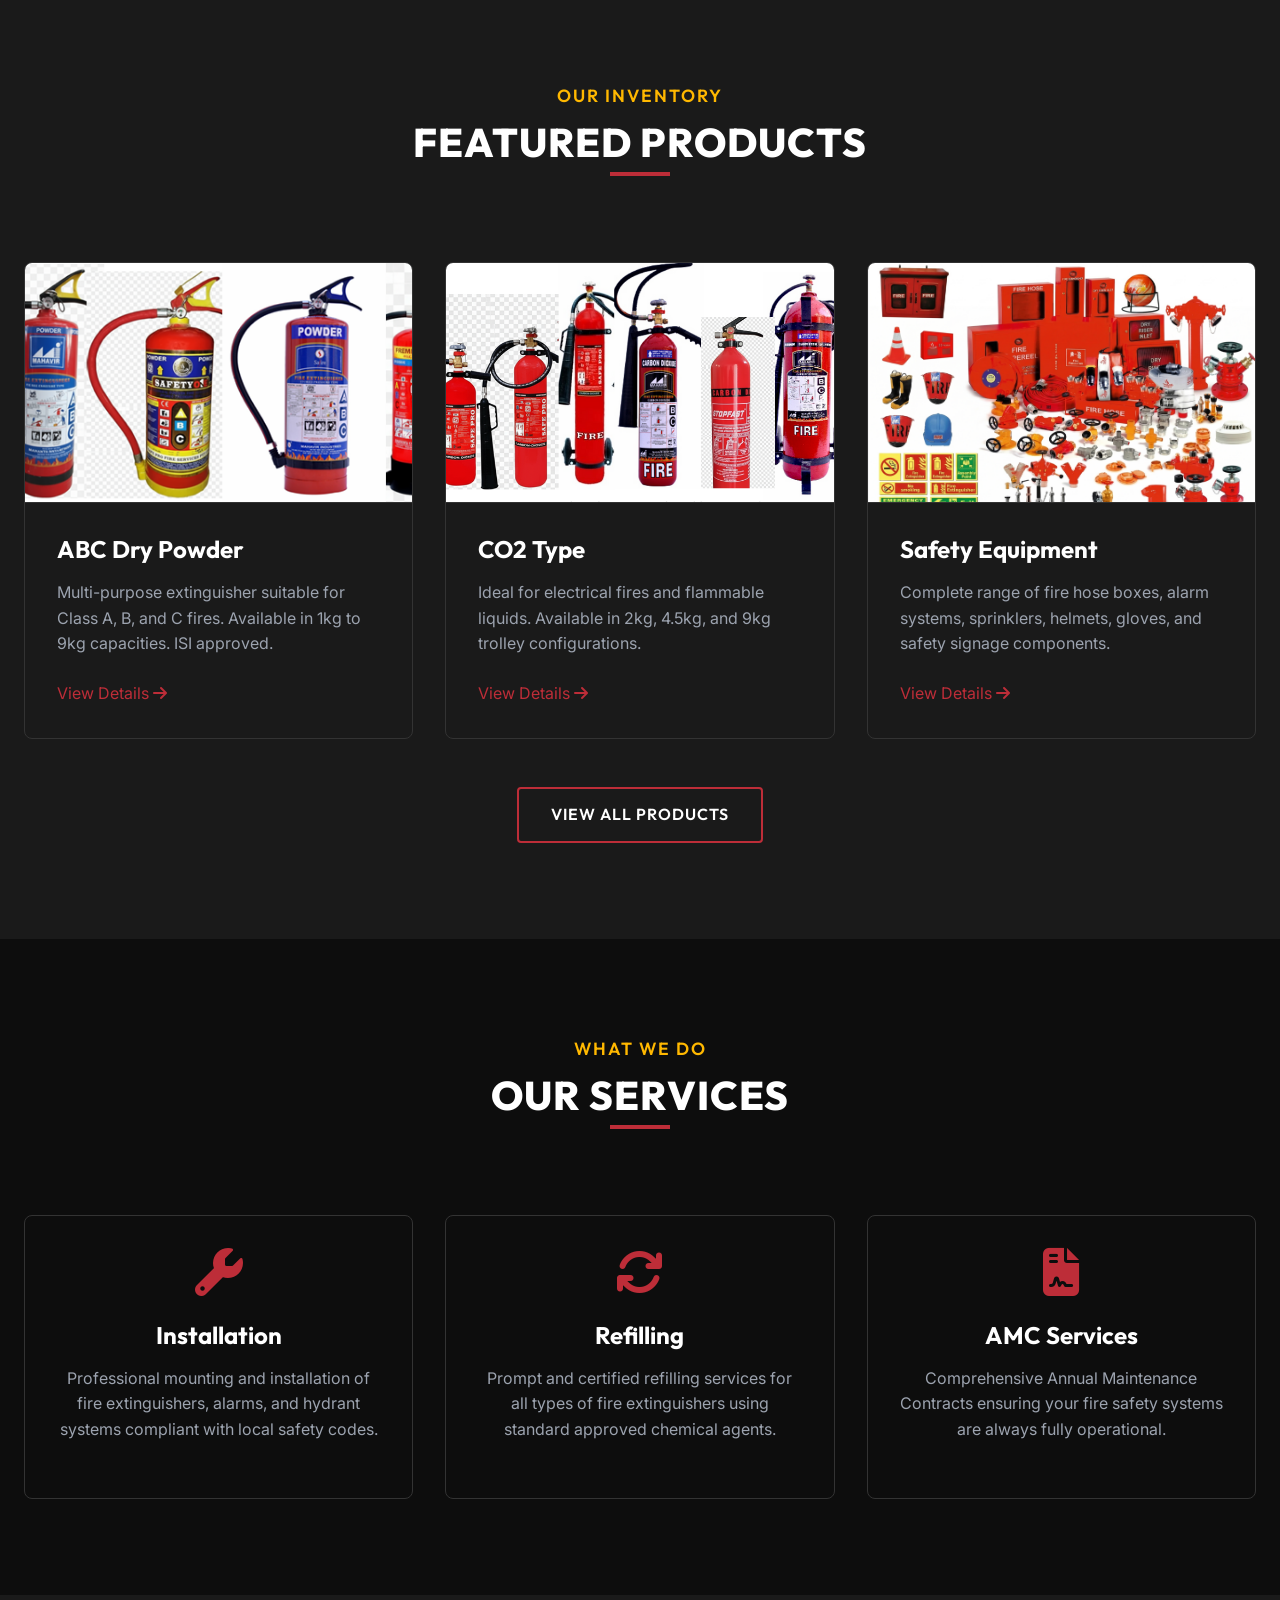
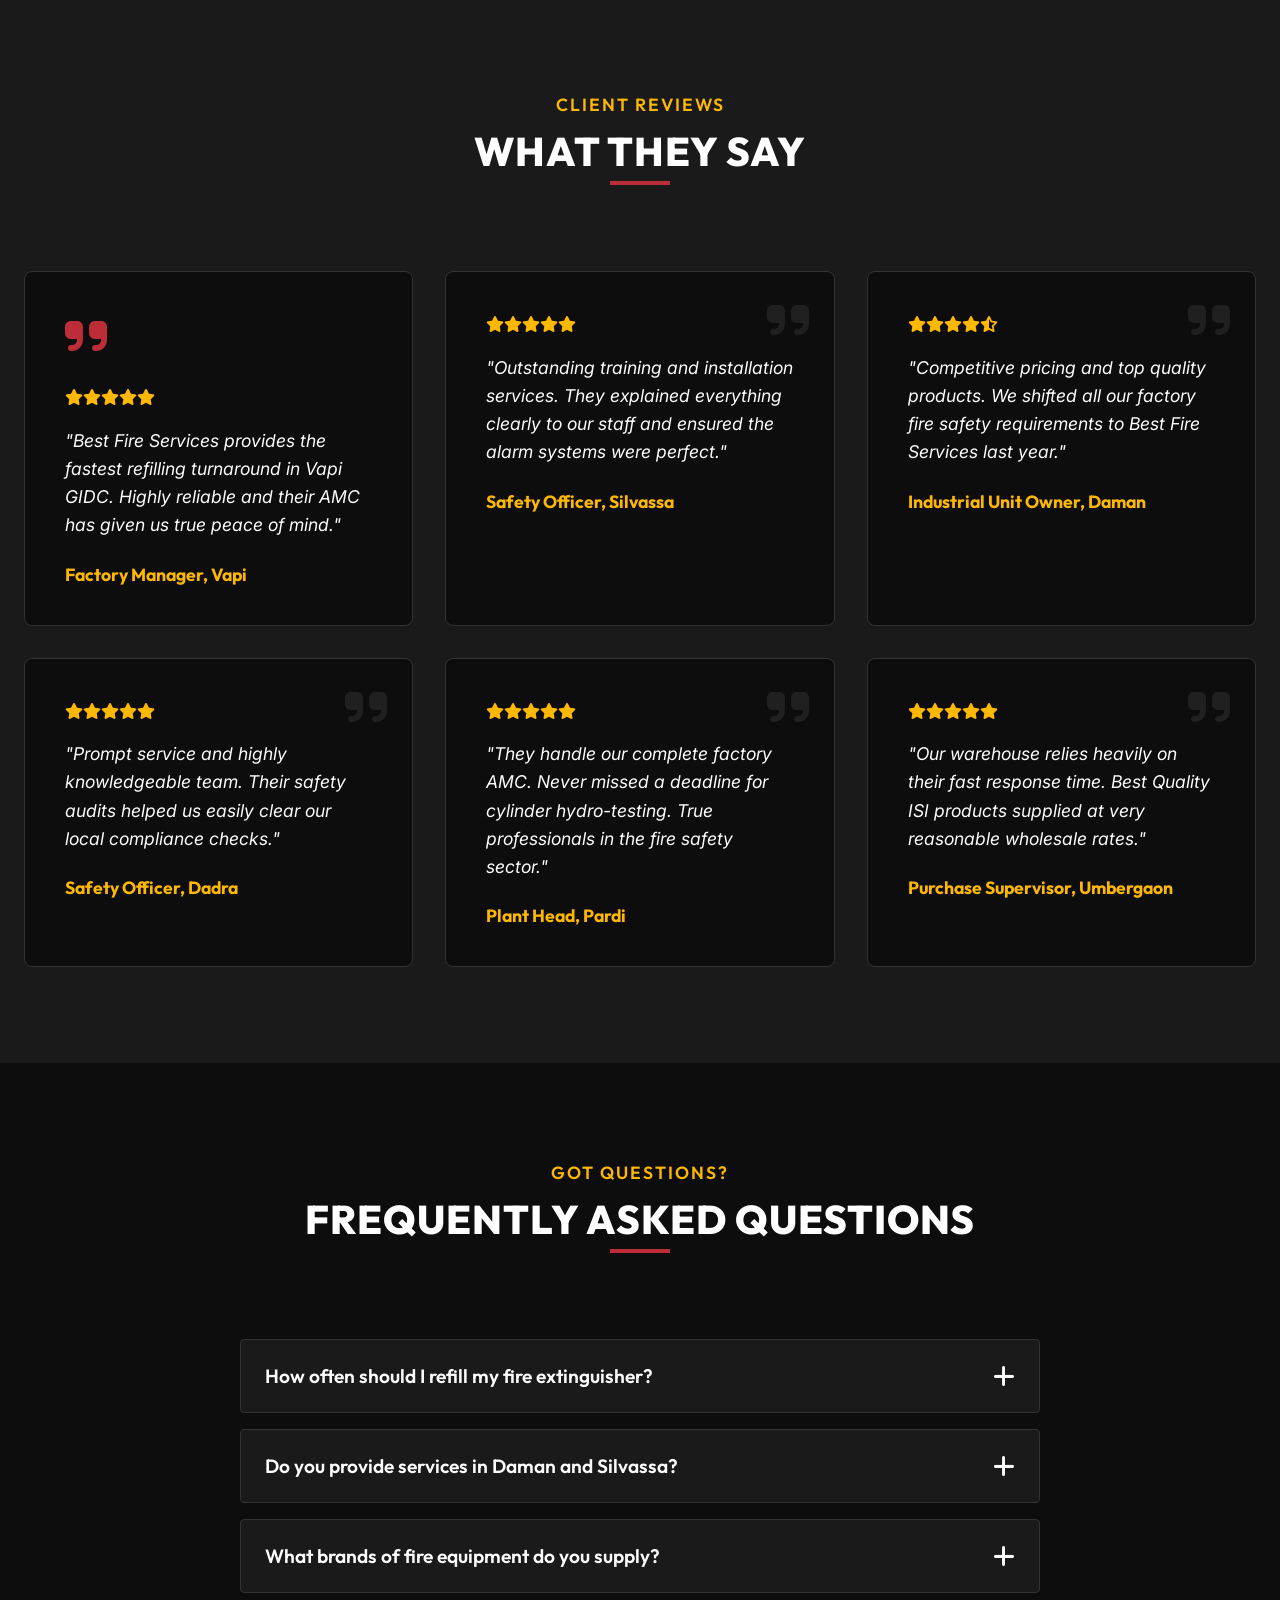
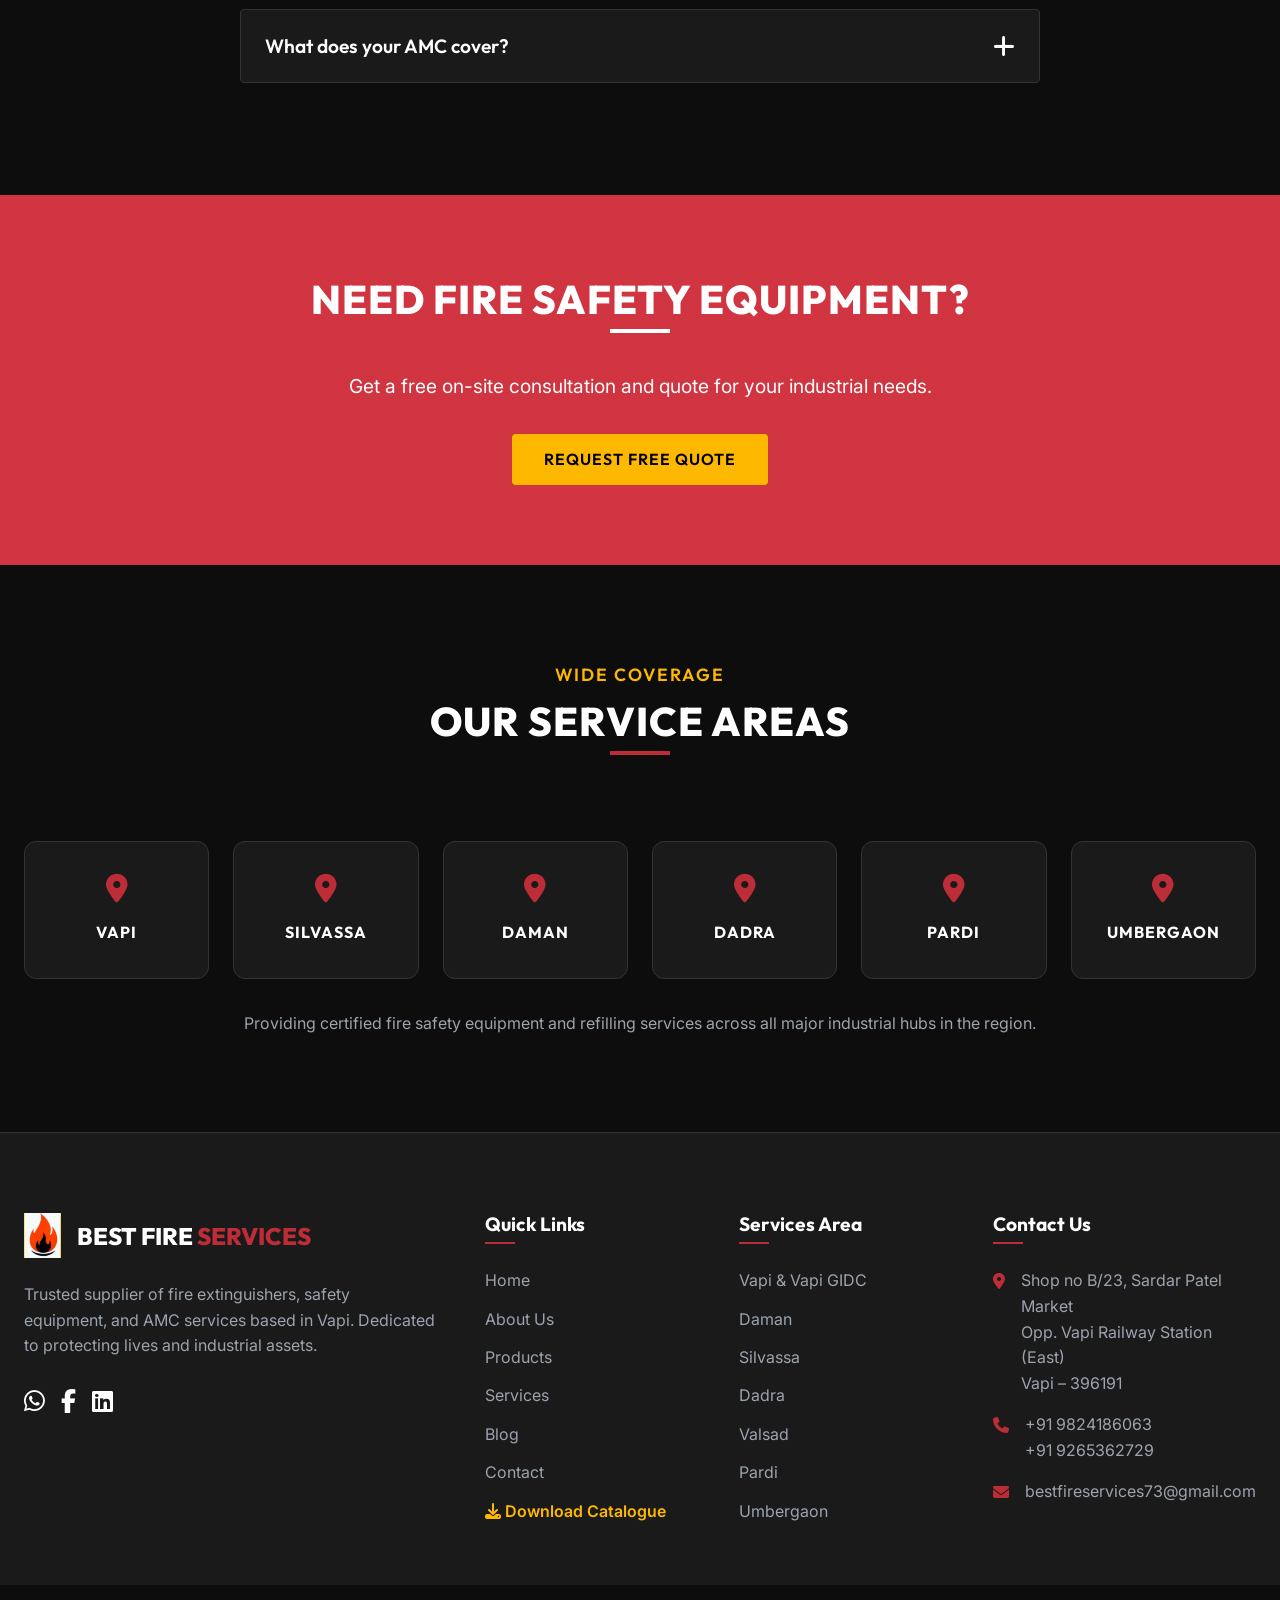
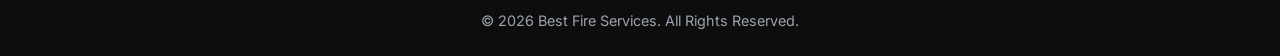
==== commit e617f077: "minor changes" ====
--- a/index.html
+++ b/index.html
@@ -59,7 +59,8 @@
     </script>
 
     <link rel="manifest" href="/manifest.json">
-    <link rel="icon" type="image/png" href="https://cdn-icons-png.flaticon.com/512/3229/3229780.png">
+    <link rel="icon" type="image/png" href="/assets/images/logo.png">
+    <link rel="apple-touch-icon" href="/assets/images/logo.png">
 
     <!-- FontAwesome for Icons -->
     <link rel="stylesheet" href="https://cdnjs.cloudflare.com/ajax/libs/font-awesome/6.4.0/css/all.min.css">
--- a/css/style.css
+++ b/css/style.css
@@ -512,16 +512,15 @@
 
 /* Hero Section */
 .hero {
-  min-height: 600px;
-  display: flex;
-  align-items: center;
+  min-height: auto; /* Removed 600px to stop flexbox vertical centering from pushing content down */
+  display: flex;
+  align-items: flex-start; /* Ensure content starts at top padding */
   position: relative;
   background-color: var(--bg-color);
   background-image: none;
-  background-repeat: no-repeat;
   background-size: cover;
   background-position: center;
-  padding-top: calc(var(--nav-height) + var(--topbar-height));
+  padding-top: 0; /* Removed redundant calc() because .sticky-wrapper already occupies document space */
   padding-bottom: 3rem;
   overflow: hidden;
 }
@@ -544,13 +543,13 @@
   justify-content: space-between;
   gap: 3rem;
   width: 100%;
-  padding: 2rem 0 1rem;
+  padding: 40px 0 1rem; /* Exactly 40px gap from the header bottom */
 }
 
 .hero-center-content {
   max-width: 560px;
   text-align: left;
-  padding: 2.5rem 2rem 2.5rem 0;
+  padding: 0 2rem 2.5rem 0; /* Removed 2.5rem top padding to keep strict 40px gap */
   flex-shrink: 0;
   animation: fadeInUp 0.9s cubic-bezier(0.4, 0, 0.2, 1) both;
 }
@@ -1593,6 +1592,10 @@
 
   .section { padding: 4.5rem 0; }
   .container { padding: 0 1rem; }
+  
+  .hero-split-wrapper {
+    padding: 20px 0 1rem !important; /* Forces 20px gap on mobile */
+  }
 
   .page-header { padding: 5rem 1rem 3rem !important; }
   .page-title { font-size: 2.2rem !important; }
